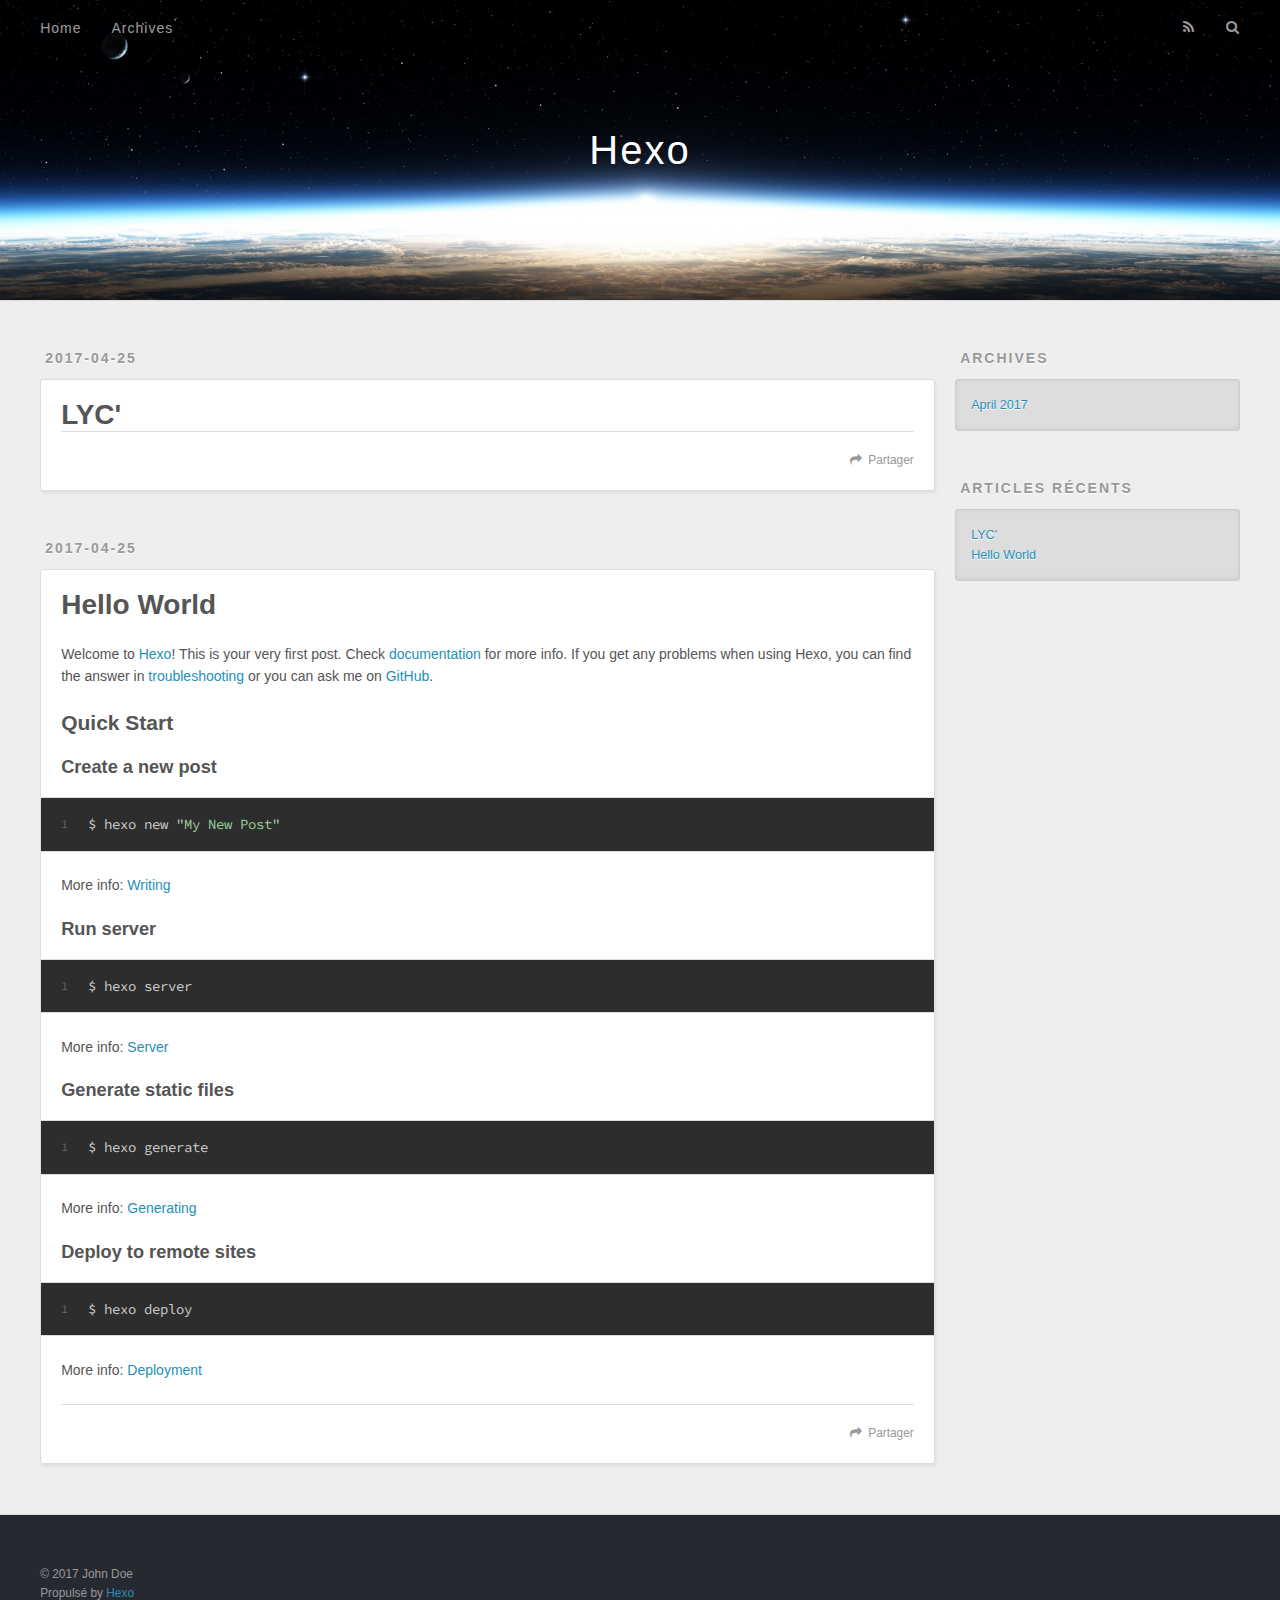
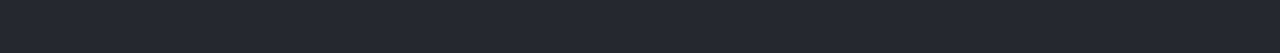
==== index.html @ 908332f8 "update" ====
<!DOCTYPE html>
<html>
<head>
  <meta charset="utf-8">
  
  <title>Hexo</title>
  <meta name="viewport" content="width=device-width, initial-scale=1, maximum-scale=1">
  <meta property="og:type" content="website">
<meta property="og:title" content="Hexo">
<meta property="og:url" content="http://yoursite.com/index.html">
<meta property="og:site_name" content="Hexo">
<meta name="twitter:card" content="summary">
<meta name="twitter:title" content="Hexo">
  
    <link rel="alternate" href="/atom.xml" title="Hexo" type="application/atom+xml">
  
  
    <link rel="icon" href="/favicon.png">
  
  
    <link href="//fonts.googleapis.com/css?family=Source+Code+Pro" rel="stylesheet" type="text/css">
  
  <link rel="stylesheet" href="/css/style.css">
  

</head>

<body>
  <div id="container">
    <div id="wrap">
      <header id="header">
  <div id="banner"></div>
  <div id="header-outer" class="outer">
    <div id="header-title" class="inner">
      <h1 id="logo-wrap">
        <a href="/" id="logo">Hexo</a>
      </h1>
      
    </div>
    <div id="header-inner" class="inner">
      <nav id="main-nav">
        <a id="main-nav-toggle" class="nav-icon"></a>
        
          <a class="main-nav-link" href="/">Home</a>
        
          <a class="main-nav-link" href="/archives">Archives</a>
        
      </nav>
      <nav id="sub-nav">
        
          <a id="nav-rss-link" class="nav-icon" href="/atom.xml" title="Flux RSS"></a>
        
        <a id="nav-search-btn" class="nav-icon" title="Rechercher"></a>
      </nav>
      <div id="search-form-wrap">
        <form action="//google.com/search" method="get" accept-charset="UTF-8" class="search-form"><input type="search" name="q" class="search-form-input" placeholder="Search"><button type="submit" class="search-form-submit">&#xF002;</button><input type="hidden" name="sitesearch" value="http://yoursite.com"></form>
      </div>
    </div>
  </div>
</header>
      <div class="outer">
        <section id="main">
  
    <article id="&#39;hello-LYC" class="article article-type-&#39;hello" itemscope itemprop="blogPost">
  <div class="article-meta">
    <a href="/2017/04/25/LYC/" class="article-date">
  <time datetime="2017-04-25T14:39:49.000Z" itemprop="datePublished">2017-04-25</time>
</a>
    
  </div>
  <div class="article-inner">
    
    
      <header class="article-header">
        
  
    <h1 itemprop="name">
      <a class="article-title" href="/2017/04/25/LYC/">LYC&#39;</a>
    </h1>
  

      </header>
    
    <div class="article-entry" itemprop="articleBody">
      
        
      
    </div>
    <footer class="article-footer">
      <a data-url="http://yoursite.com/2017/04/25/LYC/" data-id="cj1xnt51k0000849jwkwcwsz6" class="article-share-link">Partager</a>
      
      
    </footer>
  </div>
  
</article>


  
    <article id="post-hello-world" class="article article-type-post" itemscope itemprop="blogPost">
  <div class="article-meta">
    <a href="/2017/04/25/hello-world/" class="article-date">
  <time datetime="2017-04-25T14:02:46.195Z" itemprop="datePublished">2017-04-25</time>
</a>
    
  </div>
  <div class="article-inner">
    
    
      <header class="article-header">
        
  
    <h1 itemprop="name">
      <a class="article-title" href="/2017/04/25/hello-world/">Hello World</a>
    </h1>
  

      </header>
    
    <div class="article-entry" itemprop="articleBody">
      
        <p>Welcome to <a href="https://hexo.io/" target="_blank" rel="external">Hexo</a>! This is your very first post. Check <a href="https://hexo.io/docs/" target="_blank" rel="external">documentation</a> for more info. If you get any problems when using Hexo, you can find the answer in <a href="https://hexo.io/docs/troubleshooting.html" target="_blank" rel="external">troubleshooting</a> or you can ask me on <a href="https://github.com/hexojs/hexo/issues" target="_blank" rel="external">GitHub</a>.</p>
<h2 id="Quick-Start"><a href="#Quick-Start" class="headerlink" title="Quick Start"></a>Quick Start</h2><h3 id="Create-a-new-post"><a href="#Create-a-new-post" class="headerlink" title="Create a new post"></a>Create a new post</h3><figure class="highlight bash"><table><tr><td class="gutter"><pre><div class="line">1</div></pre></td><td class="code"><pre><div class="line">$ hexo new <span class="string">"My New Post"</span></div></pre></td></tr></table></figure>
<p>More info: <a href="https://hexo.io/docs/writing.html" target="_blank" rel="external">Writing</a></p>
<h3 id="Run-server"><a href="#Run-server" class="headerlink" title="Run server"></a>Run server</h3><figure class="highlight bash"><table><tr><td class="gutter"><pre><div class="line">1</div></pre></td><td class="code"><pre><div class="line">$ hexo server</div></pre></td></tr></table></figure>
<p>More info: <a href="https://hexo.io/docs/server.html" target="_blank" rel="external">Server</a></p>
<h3 id="Generate-static-files"><a href="#Generate-static-files" class="headerlink" title="Generate static files"></a>Generate static files</h3><figure class="highlight bash"><table><tr><td class="gutter"><pre><div class="line">1</div></pre></td><td class="code"><pre><div class="line">$ hexo generate</div></pre></td></tr></table></figure>
<p>More info: <a href="https://hexo.io/docs/generating.html" target="_blank" rel="external">Generating</a></p>
<h3 id="Deploy-to-remote-sites"><a href="#Deploy-to-remote-sites" class="headerlink" title="Deploy to remote sites"></a>Deploy to remote sites</h3><figure class="highlight bash"><table><tr><td class="gutter"><pre><div class="line">1</div></pre></td><td class="code"><pre><div class="line">$ hexo deploy</div></pre></td></tr></table></figure>
<p>More info: <a href="https://hexo.io/docs/deployment.html" target="_blank" rel="external">Deployment</a></p>

      
    </div>
    <footer class="article-footer">
      <a data-url="http://yoursite.com/2017/04/25/hello-world/" data-id="cj1xnt51u0001849jw4rd38yi" class="article-share-link">Partager</a>
      
      
    </footer>
  </div>
  
</article>


  

</section>
        
          <aside id="sidebar">
  
    

  
    

  
    
  
    
  <div class="widget-wrap">
    <h3 class="widget-title">Archives</h3>
    <div class="widget">
      <ul class="archive-list"><li class="archive-list-item"><a class="archive-list-link" href="/archives/2017/04/">April 2017</a></li></ul>
    </div>
  </div>


  
    
  <div class="widget-wrap">
    <h3 class="widget-title">Articles récents</h3>
    <div class="widget">
      <ul>
        
          <li>
            <a href="/2017/04/25/LYC/">LYC&#39;</a>
          </li>
        
          <li>
            <a href="/2017/04/25/hello-world/">Hello World</a>
          </li>
        
      </ul>
    </div>
  </div>

  
</aside>
        
      </div>
      <footer id="footer">
  
  <div class="outer">
    <div id="footer-info" class="inner">
      &copy; 2017 John Doe<br>
      Propulsé by <a href="http://hexo.io/" target="_blank">Hexo</a>
    </div>
  </div>
</footer>
    </div>
    <nav id="mobile-nav">
  
    <a href="/" class="mobile-nav-link">Home</a>
  
    <a href="/archives" class="mobile-nav-link">Archives</a>
  
</nav>
    

<script src="//ajax.googleapis.com/ajax/libs/jquery/2.0.3/jquery.min.js"></script>


  <link rel="stylesheet" href="/fancybox/jquery.fancybox.css">
  <script src="/fancybox/jquery.fancybox.pack.js"></script>


<script src="/js/script.js"></script>

  </div>
</body>
</html>
---- css/style.css ----
body {
  width: 100%;
}
body:before,
body:after {
  content: "";
  display: table;
}
body:after {
  clear: both;
}
html,
body,
div,
span,
applet,
object,
iframe,
h1,
h2,
h3,
h4,
h5,
h6,
p,
blockquote,
pre,
a,
abbr,
acronym,
address,
big,
cite,
code,
del,
dfn,
em,
img,
ins,
kbd,
q,
s,
samp,
small,
strike,
strong,
sub,
sup,
tt,
var,
dl,
dt,
dd,
ol,
ul,
li,
fieldset,
form,
label,
legend,
table,
caption,
tbody,
tfoot,
thead,
tr,
th,
td {
  margin: 0;
  padding: 0;
  border: 0;
  outline: 0;
  font-weight: inherit;
  font-style: inherit;
  font-family: inherit;
  font-size: 100%;
  vertical-align: baseline;
}
body {
  line-height: 1;
  color: #000;
  background: #fff;
}
ol,
ul {
  list-style: none;
}
table {
  border-collapse: separate;
  border-spacing: 0;
  vertical-align: middle;
}
caption,
th,
td {
  text-align: left;
  font-weight: normal;
  vertical-align: middle;
}
a img {
  border: none;
}
input,
button {
  margin: 0;
  padding: 0;
}
input::-moz-focus-inner,
button::-moz-focus-inner {
  border: 0;
  padding: 0;
}
@font-face {
  font-family: FontAwesome;
  font-style: normal;
  font-weight: normal;
  src: url("fonts/fontawesome-webfont.eot?v=#4.0.3");
  src: url("fonts/fontawesome-webfont.eot?#iefix&v=#4.0.3") format("embedded-opentype"), url("fonts/fontawesome-webfont.woff?v=#4.0.3") format("woff"), url("fonts/fontawesome-webfont.ttf?v=#4.0.3") format("truetype"), url("fonts/fontawesome-webfont.svg#fontawesomeregular?v=#4.0.3") format("svg");
}
html,
body,
#container {
  height: 100%;
}
body {
  background: #eee;
  font: 14px "Helvetica Neue", Helvetica, Arial, sans-serif;
  -webkit-text-size-adjust: 100%;
}
.outer {
  max-width: 1220px;
  margin: 0 auto;
  padding: 0 20px;
}
.outer:before,
.outer:after {
  content: "";
  display: table;
}
.outer:after {
  clear: both;
}
.inner {
  display: inline;
  float: left;
  width: 98.33333333333333%;
  margin: 0 0.833333333333333%;
}
.left,
.alignleft {
  float: left;
}
.right,
.alignright {
  float: right;
}
.clear {
  clear: both;
}
#container {
  position: relative;
}
.mobile-nav-on {
  overflow: hidden;
}
#wrap {
  height: 100%;
  width: 100%;
  position: absolute;
  top: 0;
  left: 0;
  -webkit-transition: 0.2s ease-out;
  -moz-transition: 0.2s ease-out;
  -ms-transition: 0.2s ease-out;
  transition: 0.2s ease-out;
  z-index: 1;
  background: #eee;
}
.mobile-nav-on #wrap {
  left: 280px;
}
@media screen and (min-width: 768px) {
  #main {
    display: inline;
    float: left;
    width: 73.33333333333333%;
    margin: 0 0.833333333333333%;
  }
}
.article-date,
.article-category-link,
.archive-year,
.widget-title {
  text-decoration: none;
  text-transform: uppercase;
  letter-spacing: 2px;
  color: #999;
  margin-bottom: 1em;
  margin-left: 5px;
  line-height: 1em;
  text-shadow: 0 1px #fff;
  font-weight: bold;
}
.article-inner,
.archive-article-inner {
  background: #fff;
  -webkit-box-shadow: 1px 2px 3px #ddd;
  box-shadow: 1px 2px 3px #ddd;
  border: 1px solid #ddd;
  border-radius: 3px;
}
.article-entry h1,
.widget h1 {
  font-size: 2em;
}
.article-entry h2,
.widget h2 {
  font-size: 1.5em;
}
.article-entry h3,
.widget h3 {
  font-size: 1.3em;
}
.article-entry h4,
.widget h4 {
  font-size: 1.2em;
}
.article-entry h5,
.widget h5 {
  font-size: 1em;
}
.article-entry h6,
.widget h6 {
  font-size: 1em;
  color: #999;
}
.article-entry hr,
.widget hr {
  border: 1px dashed #ddd;
}
.article-entry strong,
.widget strong {
  font-weight: bold;
}
.article-entry em,
.widget em,
.article-entry cite,
.widget cite {
  font-style: italic;
}
.article-entry sup,
.widget sup,
.article-entry sub,
.widget sub {
  font-size: 0.75em;
  line-height: 0;
  position: relative;
  vertical-align: baseline;
}
.article-entry sup,
.widget sup {
  top: -0.5em;
}
.article-entry sub,
.widget sub {
  bottom: -0.2em;
}
.article-entry small,
.widget small {
  font-size: 0.85em;
}
.article-entry acronym,
.widget acronym,
.article-entry abbr,
.widget abbr {
  border-bottom: 1px dotted;
}
.article-entry ul,
.widget ul,
.article-entry ol,
.widget ol,
.article-entry dl,
.widget dl {
  margin: 0 20px;
  line-height: 1.6em;
}
.article-entry ul ul,
.widget ul ul,
.article-entry ol ul,
.widget ol ul,
.article-entry ul ol,
.widget ul ol,
.article-entry ol ol,
.widget ol ol {
  margin-top: 0;
  margin-bottom: 0;
}
.article-entry ul,
.widget ul {
  list-style: disc;
}
.article-entry ol,
.widget ol {
  list-style: decimal;
}
.article-entry dt,
.widget dt {
  font-weight: bold;
}
#header {
  height: 300px;
  position: relative;
  border-bottom: 1px solid #ddd;
}
#header:before,
#header:after {
  content: "";
  position: absolute;
  left: 0;
  right: 0;
  height: 40px;
}
#header:before {
  top: 0;
  background: -webkit-linear-gradient(rgba(0,0,0,0.2), transparent);
  background: -moz-linear-gradient(rgba(0,0,0,0.2), transparent);
  background: -ms-linear-gradient(rgba(0,0,0,0.2), transparent);
  background: linear-gradient(rgba(0,0,0,0.2), transparent);
}
#header:after {
  bottom: 0;
  background: -webkit-linear-gradient(transparent, rgba(0,0,0,0.2));
  background: -moz-linear-gradient(transparent, rgba(0,0,0,0.2));
  background: -ms-linear-gradient(transparent, rgba(0,0,0,0.2));
  background: linear-gradient(transparent, rgba(0,0,0,0.2));
}
#header-outer {
  height: 100%;
  position: relative;
}
#header-inner {
  position: relative;
  overflow: hidden;
}
#banner {
  position: absolute;
  top: 0;
  left: 0;
  width: 100%;
  height: 100%;
  background: url("images/banner.jpg") center #000;
  -webkit-background-size: cover;
  -moz-background-size: cover;
  background-size: cover;
  z-index: -1;
}
#header-title {
  text-align: center;
  height: 40px;
  position: absolute;
  top: 50%;
  left: 0;
  margin-top: -20px;
}
#logo,
#subtitle {
  text-decoration: none;
  color: #fff;
  font-weight: 300;
  text-shadow: 0 1px 4px rgba(0,0,0,0.3);
}
#logo {
  font-size: 40px;
  line-height: 40px;
  letter-spacing: 2px;
}
#subtitle {
  font-size: 16px;
  line-height: 16px;
  letter-spacing: 1px;
}
#subtitle-wrap {
  margin-top: 16px;
}
#main-nav {
  float: left;
  margin-left: -15px;
}
.nav-icon,
.main-nav-link {
  float: left;
  color: #fff;
  opacity: 0.6;
  text-decoration: none;
  text-shadow: 0 1px rgba(0,0,0,0.2);
  -webkit-transition: opacity 0.2s;
  -moz-transition: opacity 0.2s;
  -ms-transition: opacity 0.2s;
  transition: opacity 0.2s;
  display: block;
  padding: 20px 15px;
}
.nav-icon:hover,
.main-nav-link:hover {
  opacity: 1;
}
.nav-icon {
  font-family: FontAwesome;
  text-align: center;
  font-size: 14px;
  width: 14px;
  height: 14px;
  padding: 20px 15px;
  position: relative;
  cursor: pointer;
}
.main-nav-link {
  font-weight: 300;
  letter-spacing: 1px;
}
@media screen and (max-width: 479px) {
  .main-nav-link {
    display: none;
  }
}
#main-nav-toggle {
  display: none;
}
#main-nav-toggle:before {
  content: "\f0c9";
}
@media screen and (max-width: 479px) {
  #main-nav-toggle {
    display: block;
  }
}
#sub-nav {
  float: right;
  margin-right: -15px;
}
#nav-rss-link:before {
  content: "\f09e";
}
#nav-search-btn:before {
  content: "\f002";
}
#search-form-wrap {
  position: absolute;
  top: 15px;
  width: 150px;
  height: 30px;
  right: -150px;
  opacity: 0;
  -webkit-transition: 0.2s ease-out;
  -moz-transition: 0.2s ease-out;
  -ms-transition: 0.2s ease-out;
  transition: 0.2s ease-out;
}
#search-form-wrap.on {
  opacity: 1;
  right: 0;
}
@media screen and (max-width: 479px) {
  #search-form-wrap {
    width: 100%;
    right: -100%;
  }
}
.search-form {
  position: absolute;
  top: 0;
  left: 0;
  right: 0;
  background: #fff;
  padding: 5px 15px;
  border-radius: 15px;
  -webkit-box-shadow: 0 0 10px rgba(0,0,0,0.3);
  box-shadow: 0 0 10px rgba(0,0,0,0.3);
}
.search-form-input {
  border: none;
  background: none;
  color: #555;
  width: 100%;
  font: 13px "Helvetica Neue", Helvetica, Arial, sans-serif;
  outline: none;
}
.search-form-input::-webkit-search-results-decoration,
.search-form-input::-webkit-search-cancel-button {
  -webkit-appearance: none;
}
.search-form-submit {
  position: absolute;
  top: 50%;
  right: 10px;
  margin-top: -7px;
  font: 13px FontAwesome;
  border: none;
  background: none;
  color: #bbb;
  cursor: pointer;
}
.search-form-submit:hover,
.search-form-submit:focus {
  color: #777;
}
.article {
  margin: 50px 0;
}
.article-inner {
  overflow: hidden;
}
.article-meta:before,
.article-meta:after {
  content: "";
  display: table;
}
.article-meta:after {
  clear: both;
}
.article-date {
  float: left;
}
.article-category {
  float: left;
  line-height: 1em;
  color: #ccc;
  text-shadow: 0 1px #fff;
  margin-left: 8px;
}
.article-category:before {
  content: "\2022";
}
.article-category-link {
  margin: 0 12px 1em;
}
.article-header {
  padding: 20px 20px 0;
}
.article-title {
  text-decoration: none;
  font-size: 2em;
  font-weight: bold;
  color: #555;
  line-height: 1.1em;
  -webkit-transition: color 0.2s;
  -moz-transition: color 0.2s;
  -ms-transition: color 0.2s;
  transition: color 0.2s;
}
a.article-title:hover {
  color: #258fb8;
}
.article-entry {
  color: #555;
  padding: 0 20px;
}
.article-entry:before,
.article-entry:after {
  content: "";
  display: table;
}
.article-entry:after {
  clear: both;
}
.article-entry p,
.article-entry table {
  line-height: 1.6em;
  margin: 1.6em 0;
}
.article-entry h1,
.article-entry h2,
.article-entry h3,
.article-entry h4,
.article-entry h5,
.article-entry h6 {
  font-weight: bold;
}
.article-entry h1,
.article-entry h2,
.article-entry h3,
.article-entry h4,
.article-entry h5,
.article-entry h6 {
  line-height: 1.1em;
  margin: 1.1em 0;
}
.article-entry a {
  color: #258fb8;
  text-decoration: none;
}
.article-entry a:hover {
  text-decoration: underline;
}
.article-entry ul,
.article-entry ol,
.article-entry dl {
  margin-top: 1.6em;
  margin-bottom: 1.6em;
}
.article-entry img,
.article-entry video {
  max-width: 100%;
  height: auto;
  display: block;
  margin: auto;
}
.article-entry iframe {
  border: none;
}
.article-entry table {
  width: 100%;
  border-collapse: collapse;
  border-spacing: 0;
}
.article-entry th {
  font-weight: bold;
  border-bottom: 3px solid #ddd;
  padding-bottom: 0.5em;
}
.article-entry td {
  border-bottom: 1px solid #ddd;
  padding: 10px 0;
}
.article-entry blockquote {
  font-family: Georgia, "Times New Roman", serif;
  font-size: 1.4em;
  margin: 1.6em 20px;
  text-align: center;
}
.article-entry blockquote footer {
  font-size: 14px;
  margin: 1.6em 0;
  font-family: "Helvetica Neue", Helvetica, Arial, sans-serif;
}
.article-entry blockquote footer cite:before {
  content: "—";
  padding: 0 0.5em;
}
.article-entry .pullquote {
  text-align: left;
  width: 45%;
  margin: 0;
}
.article-entry .pullquote.left {
  margin-left: 0.5em;
  margin-right: 1em;
}
.article-entry .pullquote.right {
  margin-right: 0.5em;
  margin-left: 1em;
}
.article-entry .caption {
  color: #999;
  display: block;
  font-size: 0.9em;
  margin-top: 0.5em;
  position: relative;
  text-align: center;
}
.article-entry .video-container {
  position: relative;
  padding-top: 56.25%;
  height: 0;
  overflow: hidden;
}
.article-entry .video-container iframe,
.article-entry .video-container object,
.article-entry .video-container embed {
  position: absolute;
  top: 0;
  left: 0;
  width: 100%;
  height: 100%;
  margin-top: 0;
}
.article-more-link a {
  display: inline-block;
  line-height: 1em;
  padding: 6px 15px;
  border-radius: 15px;
  background: #eee;
  color: #999;
  text-shadow: 0 1px #fff;
  text-decoration: none;
}
.article-more-link a:hover {
  background: #258fb8;
  color: #fff;
  text-decoration: none;
  text-shadow: 0 1px #1e7293;
}
.article-footer {
  font-size: 0.85em;
  line-height: 1.6em;
  border-top: 1px solid #ddd;
  padding-top: 1.6em;
  margin: 0 20px 20px;
}
.article-footer:before,
.article-footer:after {
  content: "";
  display: table;
}
.article-footer:after {
  clear: both;
}
.article-footer a {
  color: #999;
  text-decoration: none;
}
.article-footer a:hover {
  color: #555;
}
.article-tag-list-item {
  float: left;
  margin-right: 10px;
}
.article-tag-list-link:before {
  content: "#";
}
.article-comment-link {
  float: right;
}
.article-comment-link:before {
  content: "\f075";
  font-family: FontAwesome;
  padding-right: 8px;
}
.article-share-link {
  cursor: pointer;
  float: right;
  margin-left: 20px;
}
.article-share-link:before {
  content: "\f064";
  font-family: FontAwesome;
  padding-right: 6px;
}
#article-nav {
  position: relative;
}
#article-nav:before,
#article-nav:after {
  content: "";
  display: table;
}
#article-nav:after {
  clear: both;
}
@media screen and (min-width: 768px) {
  #article-nav {
    margin: 50px 0;
  }
  #article-nav:before {
    width: 8px;
    height: 8px;
    position: absolute;
    top: 50%;
    left: 50%;
    margin-top: -4px;
    margin-left: -4px;
    content: "";
    border-radius: 50%;
    background: #ddd;
    -webkit-box-shadow: 0 1px 2px #fff;
    box-shadow: 0 1px 2px #fff;
  }
}
.article-nav-link-wrap {
  text-decoration: none;
  text-shadow: 0 1px #fff;
  color: #999;
  -webkit-box-sizing: border-box;
  -moz-box-sizing: border-box;
  box-sizing: border-box;
  margin-top: 50px;
  text-align: center;
  display: block;
}
.article-nav-link-wrap:hover {
  color: #555;
}
@media screen and (min-width: 768px) {
  .article-nav-link-wrap {
    width: 50%;
    margin-top: 0;
  }
}
@media screen and (min-width: 768px) {
  #article-nav-newer {
    float: left;
    text-align: right;
    padding-right: 20px;
  }
}
@media screen and (min-width: 768px) {
  #article-nav-older {
    float: right;
    text-align: left;
    padding-left: 20px;
  }
}
.article-nav-caption {
  text-transform: uppercase;
  letter-spacing: 2px;
  color: #ddd;
  line-height: 1em;
  font-weight: bold;
}
#article-nav-newer .article-nav-caption {
  margin-right: -2px;
}
.article-nav-title {
  font-size: 0.85em;
  line-height: 1.6em;
  margin-top: 0.5em;
}
.article-share-box {
  position: absolute;
  display: none;
  background: #fff;
  -webkit-box-shadow: 1px 2px 10px rgba(0,0,0,0.2);
  box-shadow: 1px 2px 10px rgba(0,0,0,0.2);
  border-radius: 3px;
  margin-left: -145px;
  overflow: hidden;
  z-index: 1;
}
.article-share-box.on {
  display: block;
}
.article-share-input {
  width: 100%;
  background: none;
  -webkit-box-sizing: border-box;
  -moz-box-sizing: border-box;
  box-sizing: border-box;
  font: 14px "Helvetica Neue", Helvetica, Arial, sans-serif;
  padding: 0 15px;
  color: #555;
  outline: none;
  border: 1px solid #ddd;
  border-radius: 3px 3px 0 0;
  height: 36px;
  line-height: 36px;
}
.article-share-links {
  background: #eee;
}
.article-share-links:before,
.article-share-links:after {
  content: "";
  display: table;
}
.article-share-links:after {
  clear: both;
}
.article-share-twitter,
.article-share-facebook,
.article-share-pinterest,
.article-share-google {
  width: 50px;
  height: 36px;
  display: block;
  float: left;
  position: relative;
  color: #999;
  text-shadow: 0 1px #fff;
}
.article-share-twitter:before,
.article-share-facebook:before,
.article-share-pinterest:before,
.article-share-google:before {
  font-size: 20px;
  font-family: FontAwesome;
  width: 20px;
  height: 20px;
  position: absolute;
  top: 50%;
  left: 50%;
  margin-top: -10px;
  margin-left: -10px;
  text-align: center;
}
.article-share-twitter:hover,
.article-share-facebook:hover,
.article-share-pinterest:hover,
.article-share-google:hover {
  color: #fff;
}
.article-share-twitter:before {
  content: "\f099";
}
.article-share-twitter:hover {
  background: #00aced;
  text-shadow: 0 1px #008abe;
}
.article-share-facebook:before {
  content: "\f09a";
}
.article-share-facebook:hover {
  background: #3b5998;
  text-shadow: 0 1px #2f477a;
}
.article-share-pinterest:before {
  content: "\f0d2";
}
.article-share-pinterest:hover {
  background: #cb2027;
  text-shadow: 0 1px #a21a1f;
}
.article-share-google:before {
  content: "\f0d5";
}
.article-share-google:hover {
  background: #dd4b39;
  text-shadow: 0 1px #be3221;
}
.article-gallery {
  background: #000;
  position: relative;
}
.article-gallery-photos {
  position: relative;
  overflow: hidden;
}
.article-gallery-img {
  display: none;
  max-width: 100%;
}
.article-gallery-img:first-child {
  display: block;
}
.article-gallery-img.loaded {
  position: absolute;
  display: block;
}
.article-gallery-img img {
  display: block;
  max-width: 100%;
  margin: 0 auto;
}
#comments {
  background: #fff;
  -webkit-box-shadow: 1px 2px 3px #ddd;
  box-shadow: 1px 2px 3px #ddd;
  padding: 20px;
  border: 1px solid #ddd;
  border-radius: 3px;
  margin: 50px 0;
}
#comments a {
  color: #258fb8;
}
.archives-wrap {
  margin: 50px 0;
}
.archives:before,
.archives:after {
  content: "";
  display: table;
}
.archives:after {
  clear: both;
}
.archive-year-wrap {
  margin-bottom: 1em;
}
.archives {
  -webkit-column-gap: 10px;
  -moz-column-gap: 10px;
  column-gap: 10px;
}
@media screen and (min-width: 480px) and (max-width: 767px) {
  .archives {
    -webkit-column-count: 2;
    -moz-column-count: 2;
    column-count: 2;
  }
}
@media screen and (min-width: 768px) {
  .archives {
    -webkit-column-count: 3;
    -moz-column-count: 3;
    column-count: 3;
  }
}
.archive-article {
  -webkit-column-break-inside: avoid;
  page-break-inside: avoid;
  overflow: hidden;
  break-inside: avoid-column;
}
.archive-article-inner {
  padding: 10px;
  margin-bottom: 15px;
}
.archive-article-title {
  text-decoration: none;
  font-weight: bold;
  color: #555;
  -webkit-transition: color 0.2s;
  -moz-transition: color 0.2s;
  -ms-transition: color 0.2s;
  transition: color 0.2s;
  line-height: 1.6em;
}
.archive-article-title:hover {
  color: #258fb8;
}
.archive-article-footer {
  margin-top: 1em;
}
.archive-article-date {
  color: #999;
  text-decoration: none;
  font-size: 0.85em;
  line-height: 1em;
  margin-bottom: 0.5em;
  display: block;
}
#page-nav {
  margin: 50px auto;
  background: #fff;
  -webkit-box-shadow: 1px 2px 3px #ddd;
  box-shadow: 1px 2px 3px #ddd;
  border: 1px solid #ddd;
  border-radius: 3px;
  text-align: center;
  color: #999;
  overflow: hidden;
}
#page-nav:before,
#page-nav:after {
  content: "";
  display: table;
}
#page-nav:after {
  clear: both;
}
#page-nav a,
#page-nav span {
  padding: 10px 20px;
  line-height: 1;
  height: 2ex;
}
#page-nav a {
  color: #999;
  text-decoration: none;
}
#page-nav a:hover {
  background: #999;
  color: #fff;
}
#page-nav .prev {
  float: left;
}
#page-nav .next {
  float: right;
}
#page-nav .page-number {
  display: inline-block;
}
@media screen and (max-width: 479px) {
  #page-nav .page-number {
    display: none;
  }
}
#page-nav .current {
  color: #555;
  font-weight: bold;
}
#page-nav .space {
  color: #ddd;
}
#footer {
  background: #262a30;
  padding: 50px 0;
  border-top: 1px solid #ddd;
  color: #999;
}
#footer a {
  color: #258fb8;
  text-decoration: none;
}
#footer a:hover {
  text-decoration: underline;
}
#footer-info {
  line-height: 1.6em;
  font-size: 0.85em;
}
.article-entry pre,
.article-entry .highlight {
  background: #2d2d2d;
  margin: 0 -20px;
  padding: 15px 20px;
  border-style: solid;
  border-color: #ddd;
  border-width: 1px 0;
  overflow: auto;
  color: #ccc;
  line-height: 22.400000000000002px;
}
.article-entry .highlight .gutter pre,
.article-entry .gist .gist-file .gist-data .line-numbers {
  color: #666;
  font-size: 0.85em;
}
.article-entry pre,
.article-entry code {
  font-family: "Source Code Pro", Consolas, Monaco, Menlo, Consolas, monospace;
}
.article-entry code {
  background: #eee;
  text-shadow: 0 1px #fff;
  padding: 0 0.3em;
}
.article-entry pre code {
  background: none;
  text-shadow: none;
  padding: 0;
}
.article-entry .highlight pre {
  border: none;
  margin: 0;
  padding: 0;
}
.article-entry .highlight table {
  margin: 0;
  width: auto;
}
.article-entry .highlight td {
  border: none;
  padding: 0;
}
.article-entry .highlight figcaption {
  font-size: 0.85em;
  color: #999;
  line-height: 1em;
  margin-bottom: 1em;
}
.article-entry .highlight figcaption:before,
.article-entry .highlight figcaption:after {
  content: "";
  display: table;
}
.article-entry .highlight figcaption:after {
  clear: both;
}
.article-entry .highlight figcaption a {
  float: right;
}
.article-entry .highlight .gutter pre {
  text-align: right;
  padding-right: 20px;
}
.article-entry .highlight .line {
  height: 22.400000000000002px;
}
.article-entry .highlight .line.marked {
  background: #515151;
}
.article-entry .gist {
  margin: 0 -20px;
  border-style: solid;
  border-color: #ddd;
  border-width: 1px 0;
  background: #2d2d2d;
  padding: 15px 20px 15px 0;
}
.article-entry .gist .gist-file {
  border: none;
  font-family: "Source Code Pro", Consolas, Monaco, Menlo, Consolas, monospace;
  margin: 0;
}
.article-entry .gist .gist-file .gist-data {
  background: none;
  border: none;
}
.article-entry .gist .gist-file .gist-data .line-numbers {
  background: none;
  border: none;
  padding: 0 20px 0 0;
}
.article-entry .gist .gist-file .gist-data .line-data {
  padding: 0 !important;
}
.article-entry .gist .gist-file .highlight {
  margin: 0;
  padding: 0;
  border: none;
}
.article-entry .gist .gist-file .gist-meta {
  background: #2d2d2d;
  color: #999;
  font: 0.85em "Helvetica Neue", Helvetica, Arial, sans-serif;
  text-shadow: 0 0;
  padding: 0;
  margin-top: 1em;
  margin-left: 20px;
}
.article-entry .gist .gist-file .gist-meta a {
  color: #258fb8;
  font-weight: normal;
}
.article-entry .gist .gist-file .gist-meta a:hover {
  text-decoration: underline;
}
pre .comment,
pre .title {
  color: #999;
}
pre .variable,
pre .attribute,
pre .tag,
pre .regexp,
pre .ruby .constant,
pre .xml .tag .title,
pre .xml .pi,
pre .xml .doctype,
pre .html .doctype,
pre .css .id,
pre .css .class,
pre .css .pseudo {
  color: #f2777a;
}
pre .number,
pre .preprocessor,
pre .built_in,
pre .literal,
pre .params,
pre .constant {
  color: #f99157;
}
pre .class,
pre .ruby .class .title,
pre .css .rules .attribute {
  color: #9c9;
}
pre .string,
pre .value,
pre .inheritance,
pre .header,
pre .ruby .symbol,
pre .xml .cdata {
  color: #9c9;
}
pre .css .hexcolor {
  color: #6cc;
}
pre .function,
pre .python .decorator,
pre .python .title,
pre .ruby .function .title,
pre .ruby .title .keyword,
pre .perl .sub,
pre .javascript .title,
pre .coffeescript .title {
  color: #69c;
}
pre .keyword,
pre .javascript .function {
  color: #c9c;
}
@media screen and (max-width: 479px) {
  #mobile-nav {
    position: absolute;
    top: 0;
    left: 0;
    width: 280px;
    height: 100%;
    background: #191919;
    border-right: 1px solid #fff;
  }
}
@media screen and (max-width: 479px) {
  .mobile-nav-link {
    display: block;
    color: #999;
    text-decoration: none;
    padding: 15px 20px;
    font-weight: bold;
  }
  .mobile-nav-link:hover {
    color: #fff;
  }
}
@media screen and (min-width: 768px) {
  #sidebar {
    display: inline;
    float: left;
    width: 23.333333333333332%;
    margin: 0 0.833333333333333%;
  }
}
.widget-wrap {
  margin: 50px 0;
}
.widget {
  color: #777;
  text-shadow: 0 1px #fff;
  background: #ddd;
  -webkit-box-shadow: 0 -1px 4px #ccc inset;
  box-shadow: 0 -1px 4px #ccc inset;
  border: 1px solid #ccc;
  padding: 15px;
  border-radius: 3px;
}
.widget a {
  color: #258fb8;
  text-decoration: none;
}
.widget a:hover {
  text-decoration: underline;
}
.widget ul ul,
.widget ol ul,
.widget dl ul,
.widget ul ol,
.widget ol ol,
.widget dl ol,
.widget ul dl,
.widget ol dl,
.widget dl dl {
  margin-left: 15px;
  list-style: disc;
}
.widget {
  line-height: 1.6em;
  word-wrap: break-word;
  font-size: 0.9em;
}
.widget ul,
.widget ol {
  list-style: none;
  margin: 0;
}
.widget ul ul,
.widget ol ul,
.widget ul ol,
.widget ol ol {
  margin: 0 20px;
}
.widget ul ul,
.widget ol ul {
  list-style: disc;
}
.widget ul ol,
.widget ol ol {
  list-style: decimal;
}
.category-list-count,
.tag-list-count,
.archive-list-count {
  padding-left: 5px;
  color: #999;
  font-size: 0.85em;
}
.category-list-count:before,
.tag-list-count:before,
.archive-list-count:before {
  content: "(";
}
.category-list-count:after,
.tag-list-count:after,
.archive-list-count:after {
  content: ")";
}
.tagcloud a {
  margin-right: 5px;
  display: inline-block;
}
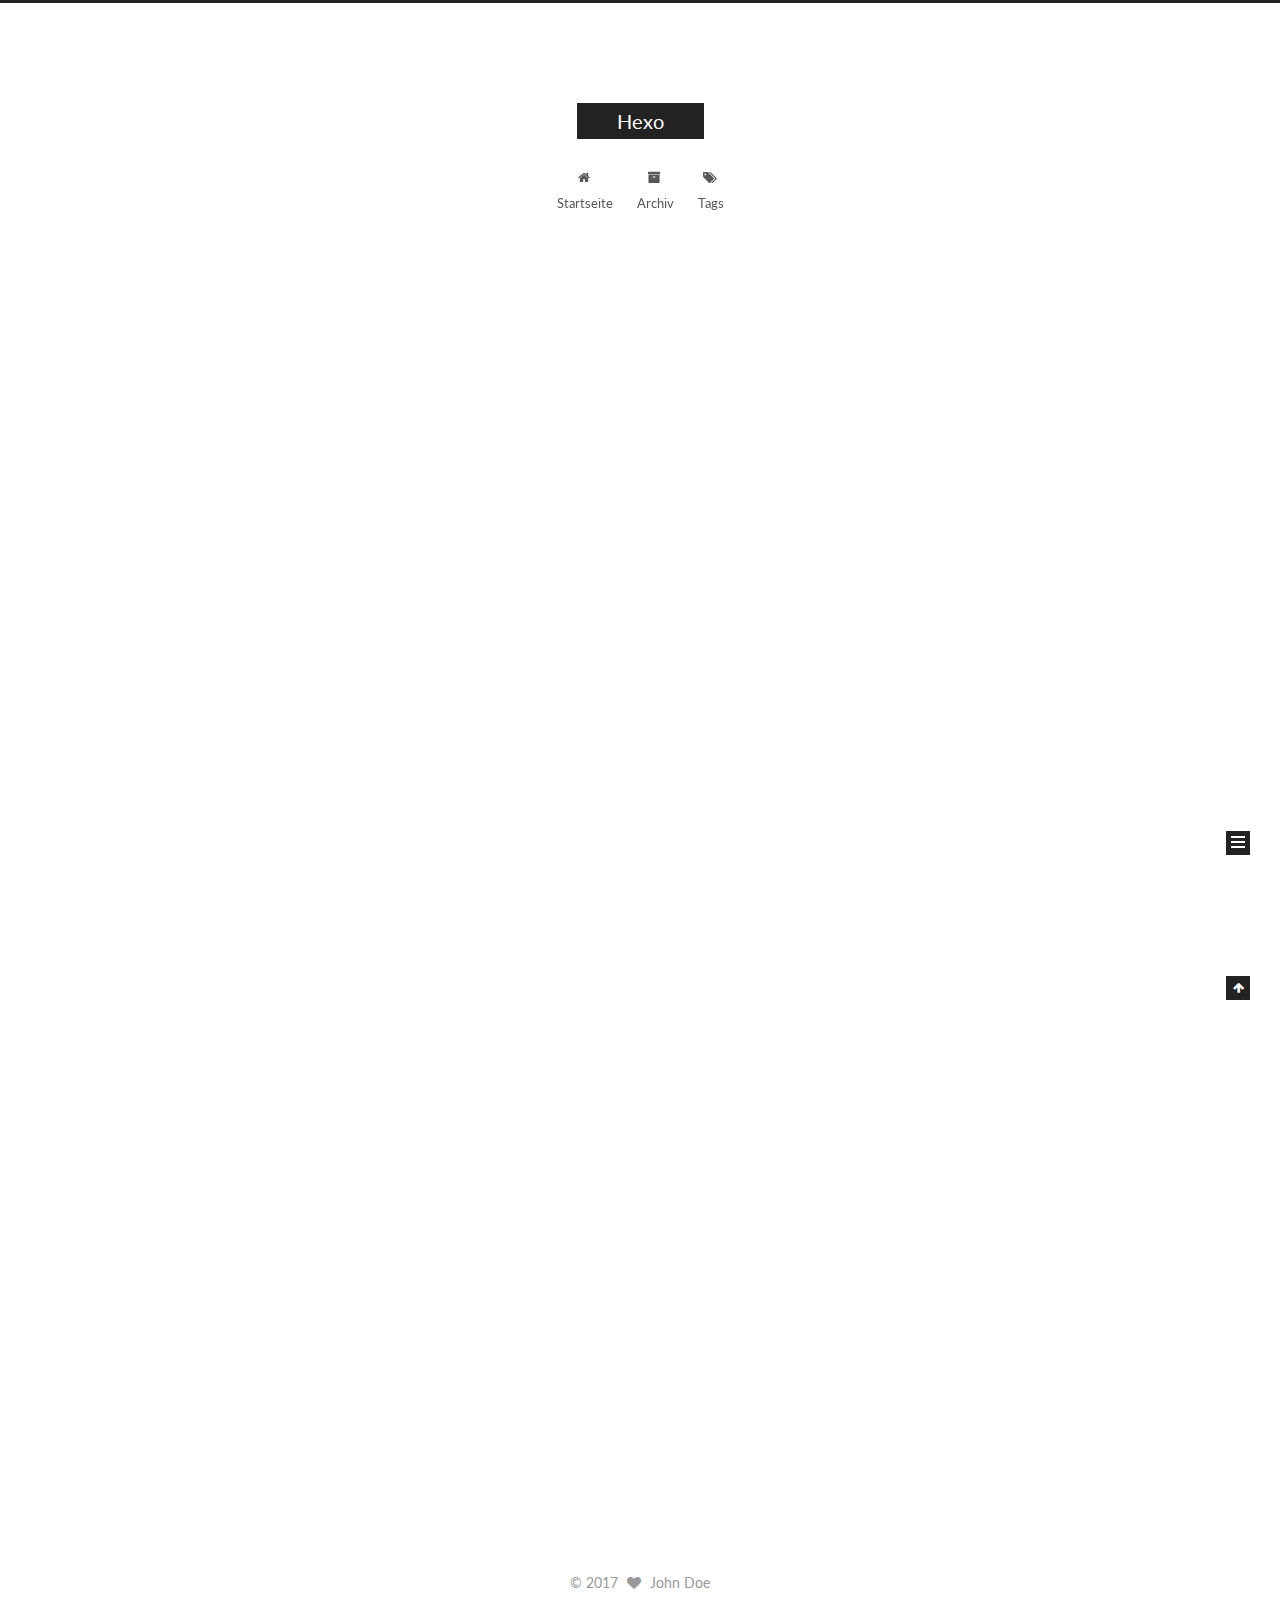
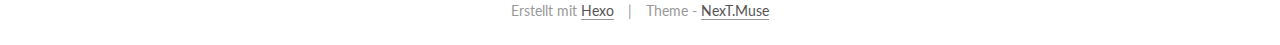
==== commit 3168f019: "update" ====
--- a/index.html
+++ b/index.html
@@ -1,125 +1,451 @@
-<!DOCTYPE html>
-<html>
+<!doctype html>
+
+
+
+  
+
+
+<html class="theme-next muse use-motion" lang="">
 <head>
-  <meta charset="utf-8">
-  
-  <title>Hexo</title>
-  <meta name="viewport" content="width=device-width, initial-scale=1, maximum-scale=1">
-  <meta property="og:type" content="website">
+  <meta charset="UTF-8"/>
+<meta http-equiv="X-UA-Compatible" content="IE=edge" />
+<meta name="viewport" content="width=device-width, initial-scale=1, maximum-scale=1"/>
+
+
+
+
+
+
+<meta http-equiv="Cache-Control" content="no-transform" />
+<meta http-equiv="Cache-Control" content="no-siteapp" />
+
+
+
+
+
+
+
+
+
+
+
+
+
+
+
+  
+  
+  <link href="/lib/fancybox/source/jquery.fancybox.css?v=2.1.5" rel="stylesheet" type="text/css" />
+
+
+
+
+  
+  
+  
+  
+
+  
+    
+    
+  
+
+  
+
+  
+
+  
+
+  
+
+  
+    
+    
+    <link href="//fonts.googleapis.com/css?family=Lato:300,300italic,400,400italic,700,700italic&subset=latin,latin-ext" rel="stylesheet" type="text/css">
+  
+
+
+
+
+
+
+<link href="/lib/font-awesome/css/font-awesome.min.css?v=4.6.2" rel="stylesheet" type="text/css" />
+
+<link href="/css/main.css?v=5.1.1" rel="stylesheet" type="text/css" />
+
+
+  <meta name="keywords" content="Hexo, NexT" />
+
+
+
+
+
+
+
+
+  <link rel="shortcut icon" type="image/x-icon" href="/favicon.ico?v=5.1.1" />
+
+
+
+
+
+
+<meta property="og:type" content="website">
 <meta property="og:title" content="Hexo">
 <meta property="og:url" content="http://yoursite.com/index.html">
 <meta property="og:site_name" content="Hexo">
 <meta name="twitter:card" content="summary">
 <meta name="twitter:title" content="Hexo">
-  
-    <link rel="alternate" href="/atom.xml" title="Hexo" type="application/atom+xml">
-  
-  
-    <link rel="icon" href="/favicon.png">
-  
-  
-    <link href="//fonts.googleapis.com/css?family=Source+Code+Pro" rel="stylesheet" type="text/css">
-  
-  <link rel="stylesheet" href="/css/style.css">
-  
-
+
+
+
+<script type="text/javascript" id="hexo.configurations">
+  var NexT = window.NexT || {};
+  var CONFIG = {
+    root: '/',
+    scheme: 'Muse',
+    sidebar: {"position":"left","display":"post","offset":12,"offset_float":0,"b2t":false,"scrollpercent":false},
+    fancybox: true,
+    motion: true,
+    duoshuo: {
+      userId: '0',
+      author: 'Author'
+    },
+    algolia: {
+      applicationID: '',
+      apiKey: '',
+      indexName: '',
+      hits: {"per_page":10},
+      labels: {"input_placeholder":"Search for Posts","hits_empty":"We didn't find any results for the search: ${query}","hits_stats":"${hits} results found in ${time} ms"}
+    }
+  };
+</script>
+
+
+
+  <link rel="canonical" href="http://yoursite.com/"/>
+
+
+
+
+
+  <title>Hexo</title>
 </head>
 
-<body>
-  <div id="container">
-    <div id="wrap">
-      <header id="header">
-  <div id="banner"></div>
-  <div id="header-outer" class="outer">
-    <div id="header-title" class="inner">
-      <h1 id="logo-wrap">
-        <a href="/" id="logo">Hexo</a>
-      </h1>
-      
-    </div>
-    <div id="header-inner" class="inner">
-      <nav id="main-nav">
-        <a id="main-nav-toggle" class="nav-icon"></a>
-        
-          <a class="main-nav-link" href="/">Home</a>
-        
-          <a class="main-nav-link" href="/archives">Archives</a>
-        
-      </nav>
-      <nav id="sub-nav">
-        
-          <a id="nav-rss-link" class="nav-icon" href="/atom.xml" title="Flux RSS"></a>
-        
-        <a id="nav-search-btn" class="nav-icon" title="Rechercher"></a>
-      </nav>
-      <div id="search-form-wrap">
-        <form action="//google.com/search" method="get" accept-charset="UTF-8" class="search-form"><input type="search" name="q" class="search-form-input" placeholder="Search"><button type="submit" class="search-form-submit">&#xF002;</button><input type="hidden" name="sitesearch" value="http://yoursite.com"></form>
-      </div>
-    </div>
+<body itemscope itemtype="http://schema.org/WebPage" lang="">
+
+  
+
+
+
+
+
+
+
+
+
+
+
+
+
+
+  
+  
+    
+  
+
+  <div class="container sidebar-position-left 
+   page-home 
+ ">
+    <div class="headband"></div>
+
+    <header id="header" class="header" itemscope itemtype="http://schema.org/WPHeader">
+      <div class="header-inner"><div class="site-brand-wrapper">
+  <div class="site-meta ">
+    
+
+    <div class="custom-logo-site-title">
+      <a href="/"  class="brand" rel="start">
+        <span class="logo-line-before"><i></i></span>
+        <span class="site-title">Hexo</span>
+        <span class="logo-line-after"><i></i></span>
+      </a>
+    </div>
+      
+        <p class="site-subtitle"></p>
+      
   </div>
-</header>
-      <div class="outer">
-        <section id="main">
-  
-    <article id="&#39;hello-LYC" class="article article-type-&#39;hello" itemscope itemprop="blogPost">
-  <div class="article-meta">
-    <a href="/2017/04/25/LYC/" class="article-date">
-  <time datetime="2017-04-25T14:39:49.000Z" itemprop="datePublished">2017-04-25</time>
-</a>
-    
+
+  <div class="site-nav-toggle">
+    <button>
+      <span class="btn-bar"></span>
+      <span class="btn-bar"></span>
+      <span class="btn-bar"></span>
+    </button>
   </div>
-  <div class="article-inner">
-    
-    
-      <header class="article-header">
-        
-  
-    <h1 itemprop="name">
-      <a class="article-title" href="/2017/04/25/LYC/">LYC&#39;</a>
-    </h1>
-  
-
+</div>
+
+<nav class="site-nav">
+  
+
+  
+    <ul id="menu" class="menu">
+      
+        
+        <li class="menu-item menu-item-home">
+          <a href="/" rel="section">
+            
+              <i class="menu-item-icon fa fa-fw fa-home"></i> <br />
+            
+            Startseite
+          </a>
+        </li>
+      
+        
+        <li class="menu-item menu-item-archives">
+          <a href="/archives" rel="section">
+            
+              <i class="menu-item-icon fa fa-fw fa-archive"></i> <br />
+            
+            Archiv
+          </a>
+        </li>
+      
+        
+        <li class="menu-item menu-item-tags">
+          <a href="/tags" rel="section">
+            
+              <i class="menu-item-icon fa fa-fw fa-tags"></i> <br />
+            
+            Tags
+          </a>
+        </li>
+      
+
+      
+    </ul>
+  
+
+  
+</nav>
+
+
+
+ </div>
+    </header>
+
+    <main id="main" class="main">
+      <div class="main-inner">
+        <div class="content-wrap">
+          <div id="content" class="content">
+            
+  <section id="posts" class="posts-expand">
+    
+      
+
+  
+
+  
+  
+  
+
+  <article class="post post-type-normal " itemscope itemtype="http://schema.org/Article">
+    <link itemprop="mainEntityOfPage" href="http://yoursite.com/2017/04/25/LYC/">
+
+    <span hidden itemprop="author" itemscope itemtype="http://schema.org/Person">
+      <meta itemprop="name" content="John Doe">
+      <meta itemprop="description" content="">
+      <meta itemprop="image" content="/images/avatar.gif">
+    </span>
+
+    <span hidden itemprop="publisher" itemscope itemtype="http://schema.org/Organization">
+      <meta itemprop="name" content="Hexo">
+    </span>
+
+    
+      <header class="post-header">
+
+        
+        
+          <h1 class="post-title" itemprop="name headline">
+            
+            
+              
+                
+                <a class="post-title-link" href="/2017/04/25/LYC/" itemprop="url">
+                  LYC'
+                </a>
+              
+            
+          </h1>
+        
+
+        <div class="post-meta">
+          <span class="post-time">
+            
+              <span class="post-meta-item-icon">
+                <i class="fa fa-calendar-o"></i>
+              </span>
+              
+                <span class="post-meta-item-text">Veröffentlicht am</span>
+              
+              <time title="Post created" itemprop="dateCreated datePublished" datetime="2017-04-25T22:39:49+08:00">
+                2017-04-25
+              </time>
+            
+
+            
+
+            
+          </span>
+
+          
+
+          
+            
+          
+
+          
+          
+
+          
+
+          
+
+          
+
+        </div>
       </header>
     
-    <div class="article-entry" itemprop="articleBody">
-      
-        
-      
-    </div>
-    <footer class="article-footer">
-      <a data-url="http://yoursite.com/2017/04/25/LYC/" data-id="cj1xnt51k0000849jwkwcwsz6" class="article-share-link">Partager</a>
-      
+
+    <div class="post-body" itemprop="articleBody">
+
+      
+      
+
+      
+        
+          
+            
+          
+        
+      
+    </div>
+
+    <div>
+      
+    </div>
+
+    <div>
+      
+    </div>
+
+    <div>
+      
+    </div>
+
+    <footer class="post-footer">
+      
+
+      
+
+      
+
+      
+      
+        <div class="post-eof"></div>
       
     </footer>
-  </div>
-  
-</article>
-
-
-  
-    <article id="post-hello-world" class="article article-type-post" itemscope itemprop="blogPost">
-  <div class="article-meta">
-    <a href="/2017/04/25/hello-world/" class="article-date">
-  <time datetime="2017-04-25T14:02:46.195Z" itemprop="datePublished">2017-04-25</time>
-</a>
-    
-  </div>
-  <div class="article-inner">
-    
-    
-      <header class="article-header">
-        
-  
-    <h1 itemprop="name">
-      <a class="article-title" href="/2017/04/25/hello-world/">Hello World</a>
-    </h1>
-  
-
+  </article>
+
+
+    
+      
+
+  
+
+  
+  
+  
+
+  <article class="post post-type-normal " itemscope itemtype="http://schema.org/Article">
+    <link itemprop="mainEntityOfPage" href="http://yoursite.com/2017/04/25/hello-world/">
+
+    <span hidden itemprop="author" itemscope itemtype="http://schema.org/Person">
+      <meta itemprop="name" content="John Doe">
+      <meta itemprop="description" content="">
+      <meta itemprop="image" content="/images/avatar.gif">
+    </span>
+
+    <span hidden itemprop="publisher" itemscope itemtype="http://schema.org/Organization">
+      <meta itemprop="name" content="Hexo">
+    </span>
+
+    
+      <header class="post-header">
+
+        
+        
+          <h1 class="post-title" itemprop="name headline">
+            
+            
+              
+                
+                <a class="post-title-link" href="/2017/04/25/hello-world/" itemprop="url">
+                  Hello World
+                </a>
+              
+            
+          </h1>
+        
+
+        <div class="post-meta">
+          <span class="post-time">
+            
+              <span class="post-meta-item-icon">
+                <i class="fa fa-calendar-o"></i>
+              </span>
+              
+                <span class="post-meta-item-text">Veröffentlicht am</span>
+              
+              <time title="Post created" itemprop="dateCreated datePublished" datetime="2017-04-25T22:02:46+08:00">
+                2017-04-25
+              </time>
+            
+
+            
+
+            
+          </span>
+
+          
+
+          
+            
+          
+
+          
+          
+
+          
+
+          
+
+          
+
+        </div>
       </header>
     
-    <div class="article-entry" itemprop="articleBody">
-      
-        <p>Welcome to <a href="https://hexo.io/" target="_blank" rel="external">Hexo</a>! This is your very first post. Check <a href="https://hexo.io/docs/" target="_blank" rel="external">documentation</a> for more info. If you get any problems when using Hexo, you can find the answer in <a href="https://hexo.io/docs/troubleshooting.html" target="_blank" rel="external">troubleshooting</a> or you can ask me on <a href="https://github.com/hexojs/hexo/issues" target="_blank" rel="external">GitHub</a>.</p>
+
+    <div class="post-body" itemprop="articleBody">
+
+      
+      
+
+      
+        
+          
+            <p>Welcome to <a href="https://hexo.io/" target="_blank" rel="external">Hexo</a>! This is your very first post. Check <a href="https://hexo.io/docs/" target="_blank" rel="external">documentation</a> for more info. If you get any problems when using Hexo, you can find the answer in <a href="https://hexo.io/docs/troubleshooting.html" target="_blank" rel="external">troubleshooting</a> or you can ask me on <a href="https://github.com/hexojs/hexo/issues" target="_blank" rel="external">GitHub</a>.</p>
 <h2 id="Quick-Start"><a href="#Quick-Start" class="headerlink" title="Quick Start"></a>Quick Start</h2><h3 id="Create-a-new-post"><a href="#Create-a-new-post" class="headerlink" title="Create a new post"></a>Create a new post</h3><figure class="highlight bash"><table><tr><td class="gutter"><pre><div class="line">1</div></pre></td><td class="code"><pre><div class="line">$ hexo new <span class="string">"My New Post"</span></div></pre></td></tr></table></figure>
 <p>More info: <a href="https://hexo.io/docs/writing.html" target="_blank" rel="external">Writing</a></p>
 <h3 id="Run-server"><a href="#Run-server" class="headerlink" title="Run server"></a>Run server</h3><figure class="highlight bash"><table><tr><td class="gutter"><pre><div class="line">1</div></pre></td><td class="code"><pre><div class="line">$ hexo server</div></pre></td></tr></table></figure>
@@ -129,92 +455,282 @@
 <h3 id="Deploy-to-remote-sites"><a href="#Deploy-to-remote-sites" class="headerlink" title="Deploy to remote sites"></a>Deploy to remote sites</h3><figure class="highlight bash"><table><tr><td class="gutter"><pre><div class="line">1</div></pre></td><td class="code"><pre><div class="line">$ hexo deploy</div></pre></td></tr></table></figure>
 <p>More info: <a href="https://hexo.io/docs/deployment.html" target="_blank" rel="external">Deployment</a></p>
 
-      
-    </div>
-    <footer class="article-footer">
-      <a data-url="http://yoursite.com/2017/04/25/hello-world/" data-id="cj1xnt51u0001849jw4rd38yi" class="article-share-link">Partager</a>
-      
+          
+        
+      
+    </div>
+
+    <div>
+      
+    </div>
+
+    <div>
+      
+    </div>
+
+    <div>
+      
+    </div>
+
+    <footer class="post-footer">
+      
+
+      
+
+      
+
+      
+      
+        <div class="post-eof"></div>
       
     </footer>
+  </article>
+
+
+    
+  </section>
+
+  
+
+
+          </div>
+          
+
+
+          
+
+        </div>
+        
+          
+  
+  <div class="sidebar-toggle">
+    <div class="sidebar-toggle-line-wrap">
+      <span class="sidebar-toggle-line sidebar-toggle-line-first"></span>
+      <span class="sidebar-toggle-line sidebar-toggle-line-middle"></span>
+      <span class="sidebar-toggle-line sidebar-toggle-line-last"></span>
+    </div>
   </div>
-  
-</article>
-
-
-  
-
-</section>
-        
-          <aside id="sidebar">
-  
-    
-
-  
-    
-
-  
-    
-  
-    
-  <div class="widget-wrap">
-    <h3 class="widget-title">Archives</h3>
-    <div class="widget">
-      <ul class="archive-list"><li class="archive-list-item"><a class="archive-list-link" href="/archives/2017/04/">April 2017</a></li></ul>
-    </div>
+
+  <aside id="sidebar" class="sidebar">
+    <div class="sidebar-inner">
+
+      
+
+      
+
+      <section class="site-overview sidebar-panel sidebar-panel-active">
+        <div class="site-author motion-element" itemprop="author" itemscope itemtype="http://schema.org/Person">
+          <img class="site-author-image" itemprop="image"
+               src="/images/avatar.gif"
+               alt="John Doe" />
+          <p class="site-author-name" itemprop="name">John Doe</p>
+           
+              <p class="site-description motion-element" itemprop="description"></p>
+          
+        </div>
+        <nav class="site-state motion-element">
+
+          
+            <div class="site-state-item site-state-posts">
+              <a href="/archives">
+                <span class="site-state-item-count">2</span>
+                <span class="site-state-item-name">Artikel</span>
+              </a>
+            </div>
+          
+
+          
+
+          
+
+        </nav>
+
+        
+
+        <div class="links-of-author motion-element">
+          
+        </div>
+
+        
+        
+
+        
+        
+
+        
+
+
+      </section>
+
+      
+
+      
+
+    </div>
+  </aside>
+
+
+        
+      </div>
+    </main>
+
+    <footer id="footer" class="footer">
+      <div class="footer-inner">
+        <div class="copyright" >
+  
+  &copy; 
+  <span itemprop="copyrightYear">2017</span>
+  <span class="with-love">
+    <i class="fa fa-heart"></i>
+  </span>
+  <span class="author" itemprop="copyrightHolder">John Doe</span>
+</div>
+
+
+<div class="powered-by">
+  Erstellt mit  <a class="theme-link" href="https://hexo.io">Hexo</a>
+</div>
+
+<div class="theme-info">
+  Theme -
+  <a class="theme-link" href="https://github.com/iissnan/hexo-theme-next">
+    NexT.Muse
+  </a>
+</div>
+
+
+        
+
+        
+      </div>
+    </footer>
+
+    
+      <div class="back-to-top">
+        <i class="fa fa-arrow-up"></i>
+        
+      </div>
+    
+
   </div>
 
-
-  
-    
-  <div class="widget-wrap">
-    <h3 class="widget-title">Articles récents</h3>
-    <div class="widget">
-      <ul>
-        
-          <li>
-            <a href="/2017/04/25/LYC/">LYC&#39;</a>
-          </li>
-        
-          <li>
-            <a href="/2017/04/25/hello-world/">Hello World</a>
-          </li>
-        
-      </ul>
-    </div>
-  </div>
-
-  
-</aside>
-        
-      </div>
-      <footer id="footer">
-  
-  <div class="outer">
-    <div id="footer-info" class="inner">
-      &copy; 2017 John Doe<br>
-      Propulsé by <a href="http://hexo.io/" target="_blank">Hexo</a>
-    </div>
-  </div>
-</footer>
-    </div>
-    <nav id="mobile-nav">
-  
-    <a href="/" class="mobile-nav-link">Home</a>
-  
-    <a href="/archives" class="mobile-nav-link">Archives</a>
-  
-</nav>
-    
-
-<script src="//ajax.googleapis.com/ajax/libs/jquery/2.0.3/jquery.min.js"></script>
-
-
-  <link rel="stylesheet" href="/fancybox/jquery.fancybox.css">
-  <script src="/fancybox/jquery.fancybox.pack.js"></script>
-
-
-<script src="/js/script.js"></script>
-
-  </div>
+  
+
+<script type="text/javascript">
+  if (Object.prototype.toString.call(window.Promise) !== '[object Function]') {
+    window.Promise = null;
+  }
+</script>
+
+
+
+
+
+
+
+
+
+  
+
+
+
+
+
+
+
+
+
+
+
+
+  
+  <script type="text/javascript" src="/lib/jquery/index.js?v=2.1.3"></script>
+
+  
+  <script type="text/javascript" src="/lib/fastclick/lib/fastclick.min.js?v=1.0.6"></script>
+
+  
+  <script type="text/javascript" src="/lib/jquery_lazyload/jquery.lazyload.js?v=1.9.7"></script>
+
+  
+  <script type="text/javascript" src="/lib/velocity/velocity.min.js?v=1.2.1"></script>
+
+  
+  <script type="text/javascript" src="/lib/velocity/velocity.ui.min.js?v=1.2.1"></script>
+
+  
+  <script type="text/javascript" src="/lib/fancybox/source/jquery.fancybox.pack.js?v=2.1.5"></script>
+
+
+  
+
+
+  <script type="text/javascript" src="/js/src/utils.js?v=5.1.1"></script>
+
+  <script type="text/javascript" src="/js/src/motion.js?v=5.1.1"></script>
+
+
+
+  
+  
+
+  
+
+  
+
+
+  <script type="text/javascript" src="/js/src/bootstrap.js?v=5.1.1"></script>
+
+
+
+  
+
+
+  
+
+
+
+
+	
+
+
+
+
+
+  
+
+
+
+
+
+  
+
+
+
+
+
+  
+
+
+
+
+
+
+  
+
+
+
+
+
+  
+
+  
+
+  
+
+  
+
+  
+
 </body>
-</html>+</html>
--- a/css/main.css
+++ b/css/main.css
@@ -0,0 +1,2546 @@
+/* normalize.css v3.0.2 | MIT License | git.io/normalize */
+html {
+  font-family: sans-serif; /* 1 */
+  -ms-text-size-adjust: 100%; /* 2 */
+  -webkit-text-size-adjust: 100%; /* 2 */
+}
+body {
+  margin: 0;
+}
+article,
+aside,
+details,
+figcaption,
+figure,
+footer,
+header,
+hgroup,
+main,
+menu,
+nav,
+section,
+summary {
+  display: block;
+}
+audio,
+canvas,
+progress,
+video {
+  display: inline-block; /* 1 */
+  vertical-align: baseline; /* 2 */
+}
+audio:not([controls]) {
+  display: none;
+  height: 0;
+}
+[hidden],
+template {
+  display: none;
+}
+a {
+  background-color: transparent;
+}
+a:active,
+a:hover {
+  outline: 0;
+}
+abbr[title] {
+  border-bottom: 1px dotted;
+}
+b,
+strong {
+  font-weight: bold;
+}
+dfn {
+  font-style: italic;
+}
+h1 {
+  font-size: 2em;
+  margin: 0.67em 0;
+}
+mark {
+  background: #ff0;
+  color: #000;
+}
+small {
+  font-size: 80%;
+}
+sub,
+sup {
+  font-size: 75%;
+  line-height: 0;
+  position: relative;
+  vertical-align: baseline;
+}
+sup {
+  top: -0.5em;
+}
+sub {
+  bottom: -0.25em;
+}
+img {
+  border: 0;
+}
+svg:not(:root) {
+  overflow: hidden;
+}
+figure {
+  margin: 1em 40px;
+}
+hr {
+  -moz-box-sizing: content-box;
+  box-sizing: content-box;
+  height: 0;
+}
+pre {
+  overflow: auto;
+}
+code,
+kbd,
+pre,
+samp {
+  font-family: monospace, monospace;
+  font-size: 1em;
+}
+button,
+input,
+optgroup,
+select,
+textarea {
+  color: inherit; /* 1 */
+  font: inherit; /* 2 */
+  margin: 0; /* 3 */
+}
+button {
+  overflow: visible;
+}
+button,
+select {
+  text-transform: none;
+}
+button,
+html input[type="button"],
+input[type="reset"],
+input[type="submit"] {
+  -webkit-appearance: button; /* 2 */
+  cursor: pointer; /* 3 */
+}
+button[disabled],
+html input[disabled] {
+  cursor: default;
+}
+button::-moz-focus-inner,
+input::-moz-focus-inner {
+  border: 0;
+  padding: 0;
+}
+input {
+  line-height: normal;
+}
+input[type="checkbox"],
+input[type="radio"] {
+  box-sizing: border-box; /* 1 */
+  padding: 0; /* 2 */
+}
+input[type="number"]::-webkit-inner-spin-button,
+input[type="number"]::-webkit-outer-spin-button {
+  height: auto;
+}
+input[type="search"] {
+  -webkit-appearance: textfield; /* 1 */
+  -moz-box-sizing: content-box;
+  -webkit-box-sizing: content-box; /* 2 */
+  box-sizing: content-box;
+}
+input[type="search"]::-webkit-search-cancel-button,
+input[type="search"]::-webkit-search-decoration {
+  -webkit-appearance: none;
+}
+fieldset {
+  border: 1px solid #c0c0c0;
+  margin: 0 2px;
+  padding: 0.35em 0.625em 0.75em;
+}
+legend {
+  border: 0; /* 1 */
+  padding: 0; /* 2 */
+}
+textarea {
+  overflow: auto;
+}
+optgroup {
+  font-weight: bold;
+}
+table {
+  border-collapse: collapse;
+  border-spacing: 0;
+}
+td,
+th {
+  padding: 0;
+}
+::selection {
+  background: #262a30;
+  color: #fff;
+}
+body {
+  position: relative;
+  font-family: 'Lato', "PingFang SC", "Microsoft YaHei", sans-serif;
+  font-size: 14px;
+  line-height: 2;
+  color: #555;
+  background: #fff;
+}
+@media (max-width: 767px) {
+  body {
+    padding-right: 0 !important;
+  }
+}
+@media (min-width: 768px) and (max-width: 991px) {
+  body {
+    padding-right: 0 !important;
+  }
+}
+@media (min-width: 1600px) {
+  body {
+    font-size: 16px;
+  }
+}
+h1,
+h2,
+h3,
+h4,
+h5,
+h6 {
+  margin: 0;
+  padding: 0;
+  font-weight: bold;
+  line-height: 1.5;
+  font-family: 'Lato', "PingFang SC", "Microsoft YaHei", sans-serif;
+}
+h2,
+h3,
+h4,
+h5,
+h6 {
+  margin: 20px 0 15px;
+}
+h1 {
+  font-size: 22px;
+}
+@media (max-width: 767px) {
+  h1 {
+    font-size: 18px;
+  }
+}
+h2 {
+  font-size: 20px;
+}
+@media (max-width: 767px) {
+  h2 {
+    font-size: 16px;
+  }
+}
+h3 {
+  font-size: 18px;
+}
+@media (max-width: 767px) {
+  h3 {
+    font-size: 14px;
+  }
+}
+h4 {
+  font-size: 16px;
+}
+@media (max-width: 767px) {
+  h4 {
+    font-size: 12px;
+  }
+}
+h5 {
+  font-size: 14px;
+}
+@media (max-width: 767px) {
+  h5 {
+    font-size: 10px;
+  }
+}
+h6 {
+  font-size: 12px;
+}
+@media (max-width: 767px) {
+  h6 {
+    font-size: 8px;
+  }
+}
+p {
+  margin: 0 0 25px 0;
+}
+a {
+  color: #555;
+  text-decoration: none;
+  border-bottom: 1px solid #999;
+  word-wrap: break-word;
+}
+a:hover {
+  color: #222;
+  border-bottom-color: #222;
+}
+blockquote {
+  margin: 0;
+  padding: 0;
+}
+img {
+  display: block;
+  margin: auto;
+  max-width: 100%;
+  height: auto;
+}
+hr {
+  margin: 40px 0;
+  height: 3px;
+  border: none;
+  background-color: #ddd;
+  background-image: repeating-linear-gradient(-45deg, #fff, #fff 4px, transparent 4px, transparent 8px);
+}
+blockquote {
+  padding: 0 15px;
+  color: #666;
+  border-left: 4px solid #ddd;
+}
+blockquote cite::before {
+  content: "-";
+  padding: 0 5px;
+}
+dt {
+  font-weight: 700;
+}
+dd {
+  margin: 0;
+  padding: 0;
+}
+.text-left {
+  text-align: left;
+}
+.text-center {
+  text-align: center;
+}
+.text-right {
+  text-align: right;
+}
+.text-justify {
+  text-align: justify;
+}
+.text-nowrap {
+  white-space: nowrap;
+}
+.text-lowercase {
+  text-transform: lowercase;
+}
+.text-uppercase {
+  text-transform: uppercase;
+}
+.text-capitalize {
+  text-transform: capitalize;
+}
+.center-block {
+  display: block;
+  margin-left: auto;
+  margin-right: auto;
+}
+.clearfix:before,
+.clearfix:after {
+  content: " ";
+  display: table;
+}
+.clearfix:after {
+  clear: both;
+}
+.pullquote {
+  width: 45%;
+}
+.pullquote.left {
+  float: left;
+  margin-left: 5px;
+  margin-right: 10px;
+}
+.pullquote.right {
+  float: right;
+  margin-left: 10px;
+  margin-right: 5px;
+}
+.affix.affix.affix {
+  position: fixed;
+}
+.translation {
+  margin-top: -20px;
+  font-size: 14px;
+  color: #999;
+}
+.scrollbar-measure {
+  width: 100px;
+  height: 100px;
+  overflow: scroll;
+  position: absolute;
+  top: -9999px;
+}
+.use-motion .motion-element {
+  opacity: 0;
+}
+table {
+  margin: 20px 0;
+  width: 100%;
+  border-collapse: collapse;
+  border-spacing: 0;
+  border: 1px solid #ddd;
+  font-size: 14px;
+  table-layout: fixed;
+  word-wrap: break-all;
+}
+table>tbody>tr:nth-of-type(odd) {
+  background-color: #f9f9f9;
+}
+table>tbody>tr:hover {
+  background-color: #f5f5f5;
+}
+caption,
+th,
+td {
+  padding: 8px;
+  text-align: left;
+  vertical-align: middle;
+  font-weight: normal;
+}
+th,
+td {
+  border-bottom: 3px solid #ddd;
+  border-right: 1px solid #eee;
+}
+th {
+  padding-bottom: 10px;
+  font-weight: 700;
+}
+td {
+  border-bottom-width: 1px;
+}
+html,
+body {
+  height: 100%;
+}
+.container {
+  position: relative;
+  min-height: 100%;
+}
+.header-inner {
+  margin: 0 auto;
+  padding: 100px 0 70px;
+  width: 700px;
+}
+@media (min-width: 1600px) {
+  .container .header-inner {
+    width: 900px;
+  }
+}
+.main {
+  padding-bottom: 150px;
+}
+.main-inner {
+  margin: 0 auto;
+  width: 700px;
+}
+@media (min-width: 1600px) {
+  .container .main-inner {
+    width: 900px;
+  }
+}
+.footer {
+  position: absolute;
+  left: 0;
+  bottom: 0;
+  width: 100%;
+  min-height: 50px;
+}
+.footer-inner {
+  box-sizing: border-box;
+  margin: 20px auto;
+  width: 700px;
+}
+@media (min-width: 1600px) {
+  .container .footer-inner {
+    width: 900px;
+  }
+}
+pre,
+.highlight {
+  overflow: auto;
+  margin: 20px 0;
+  padding: 0;
+  font-size: 13px;
+  color: #4d4d4c;
+  background: #f7f7f7;
+  line-height: 1.6;
+}
+pre,
+code {
+  font-family: consolas, Menlo, "PingFang SC", "Microsoft YaHei", monospace;
+}
+code {
+  padding: 2px 4px;
+  word-wrap: break-word;
+  color: #555;
+  background: #eee;
+  border-radius: 3px;
+  font-size: 13px;
+}
+pre code {
+  padding: 0;
+  color: #4d4d4c;
+  background: none;
+  text-shadow: none;
+}
+.highlight {
+  border-radius: 1px;
+}
+.highlight pre {
+  border: none;
+  margin: 0;
+  padding: 10px 0;
+}
+.highlight table {
+  margin: 0;
+  width: auto;
+  border: none;
+}
+.highlight td {
+  border: none;
+  padding: 0;
+}
+.highlight figcaption {
+  font-size: 1em;
+  color: #4d4d4c;
+  line-height: 1em;
+  margin-bottom: 1em;
+}
+.highlight figcaption:before,
+.highlight figcaption:after {
+  content: " ";
+  display: table;
+}
+.highlight figcaption:after {
+  clear: both;
+}
+.highlight figcaption a {
+  float: right;
+  color: #4d4d4c;
+}
+.highlight figcaption a:hover {
+  border-bottom-color: #4d4d4c;
+}
+.highlight .gutter pre {
+  padding-left: 10px;
+  padding-right: 10px;
+  color: #869194;
+  text-align: right;
+  background-color: #eff2f3;
+}
+.highlight .code pre {
+  width: 100%;
+  padding-left: 10px;
+  padding-right: 10px;
+  background-color: #f7f7f7;
+}
+.highlight .line {
+  height: 20px;
+}
+.gutter {
+  -webkit-user-select: none;
+  -moz-user-select: none;
+  -ms-user-select: none;
+  user-select: none;
+}
+.gist table {
+  width: auto;
+}
+.gist table td {
+  border: none;
+}
+pre .deletion {
+  background: #fdd;
+}
+pre .addition {
+  background: #dfd;
+}
+pre .meta {
+  color: #8959a8;
+}
+pre .comment {
+  color: #8e908c;
+}
+pre .variable,
+pre .attribute,
+pre .tag,
+pre .regexp,
+pre .ruby .constant,
+pre .xml .tag .title,
+pre .xml .pi,
+pre .xml .doctype,
+pre .html .doctype,
+pre .css .id,
+pre .css .class,
+pre .css .pseudo {
+  color: #c82829;
+}
+pre .number,
+pre .preprocessor,
+pre .built_in,
+pre .literal,
+pre .params,
+pre .constant,
+pre .command {
+  color: #f5871f;
+}
+pre .ruby .class .title,
+pre .css .rules .attribute,
+pre .string,
+pre .value,
+pre .inheritance,
+pre .header,
+pre .ruby .symbol,
+pre .xml .cdata,
+pre .special,
+pre .number,
+pre .formula {
+  color: #718c00;
+}
+pre .title,
+pre .css .hexcolor {
+  color: #3e999f;
+}
+pre .function,
+pre .python .decorator,
+pre .python .title,
+pre .ruby .function .title,
+pre .ruby .title .keyword,
+pre .perl .sub,
+pre .javascript .title,
+pre .coffeescript .title {
+  color: #4271ae;
+}
+pre .keyword,
+pre .javascript .function {
+  color: #8959a8;
+}
+.full-image.full-image.full-image {
+  border: none;
+  max-width: 100%;
+  width: auto;
+  margin: 20px auto;
+}
+@media (min-width: 992px) {
+  .full-image.full-image.full-image {
+    max-width: none;
+    width: 110%;
+    margin: 25px -5%;
+  }
+}
+.blockquote-center,
+.page-home .post-type-quote blockquote,
+.page-post-detail .post-type-quote blockquote {
+  position: relative;
+  margin: 40px 0;
+  padding: 0;
+  border-left: none;
+  text-align: center;
+}
+.blockquote-center::before,
+.page-home .post-type-quote blockquote::before,
+.page-post-detail .post-type-quote blockquote::before,
+.blockquote-center::after,
+.page-home .post-type-quote blockquote::after,
+.page-post-detail .post-type-quote blockquote::after {
+  position: absolute;
+  content: ' ';
+  display: block;
+  width: 100%;
+  height: 24px;
+  opacity: 0.2;
+  background-repeat: no-repeat;
+  background-position: 0 -6px;
+  background-size: 22px 22px;
+}
+.blockquote-center::before,
+.page-home .post-type-quote blockquote::before,
+.page-post-detail .post-type-quote blockquote::before {
+  top: -20px;
+  background-image: url("../images/quote-l.svg");
+  border-top: 1px solid #ccc;
+}
+.blockquote-center::after,
+.page-home .post-type-quote blockquote::after,
+.page-post-detail .post-type-quote blockquote::after {
+  bottom: -20px;
+  background-image: url("../images/quote-r.svg");
+  border-bottom: 1px solid #ccc;
+  background-position: 100% 8px;
+}
+.blockquote-center p,
+.page-home .post-type-quote blockquote p,
+.page-post-detail .post-type-quote blockquote p,
+.blockquote-center div,
+.page-home .post-type-quote blockquote div,
+.page-post-detail .post-type-quote blockquote div {
+  text-align: center;
+}
+.post .post-body .group-picture img {
+  box-sizing: border-box;
+  padding: 0 3px;
+  border: none;
+}
+.post .group-picture-row {
+  overflow: hidden;
+  margin-top: 6px;
+}
+.post .group-picture-row:first-child {
+  margin-top: 0;
+}
+.post .group-picture-column {
+  float: left;
+}
+.page-post-detail .post-body .group-picture-column {
+  float: none;
+  margin-top: 10px;
+  width: auto !important;
+}
+.page-post-detail .post-body .group-picture-column img {
+  margin: 0 auto;
+}
+.page-archive .group-picture-container {
+  overflow: hidden;
+}
+.page-archive .group-picture-row {
+  float: left;
+}
+.page-archive .group-picture-row:first-child {
+  margin-top: 6px;
+}
+.page-archive .group-picture-column {
+  max-width: 150px;
+  max-height: 150px;
+}
+.note {
+  padding: 20px;
+  margin: 20px 0;
+  border: 1px solid #eee;
+  border-left-width: 5px;
+  border-radius: 3px;
+}
+.note h2,
+.note h3,
+.note h4,
+.note h5,
+.note h6 {
+  margin-top: 0;
+  margin-bottom: 5px;
+}
+.note p:last-child {
+  margin-bottom: 0;
+}
+.note code {
+  border-radius: 3px;
+}
+.note+.note {
+  margin-top: -5px;
+}
+.default {
+  border-left-color: #777;
+}
+.default h2,
+.default h3,
+.default h4,
+.default h5,
+.default h6 {
+  color: #777;
+}
+.primary {
+  border-left-color: #428bca;
+}
+.primary h2,
+.primary h3,
+.primary h4,
+.primary h5,
+.primary h6 {
+  color: #428bca;
+}
+.success {
+  border-left-color: #5cb85c;
+}
+.success h2,
+.success h3,
+.success h4,
+.success h5,
+.success h6 {
+  color: #5cb85c;
+}
+.danger {
+  border-left-color: #d9534f;
+}
+.danger h2,
+.danger h3,
+.danger h4,
+.danger h5,
+.danger h6 {
+  color: #d9534f;
+}
+.warning {
+  border-left-color: #f0ad4e;
+}
+.warning h2,
+.warning h3,
+.warning h4,
+.warning h5,
+.warning h6 {
+  color: #f0ad4e;
+}
+.info {
+  border-left-color: #5bc0de;
+}
+.info h2,
+.info h3,
+.info h4,
+.info h5,
+.info h6 {
+  color: #5bc0de;
+}
+.btn {
+  display: inline-block;
+  padding: 0 20px;
+  font-size: 14px;
+  color: #fff;
+  background: #222;
+  border: 2px solid #222;
+  text-decoration: none;
+  border-radius: 0;
+  transition-property: background-color;
+  transition-duration: 0.2s;
+  transition-timing-function: ease-in-out;
+  transition-delay: 0s;
+}
+.btn:hover,
+.post-button .btn:hover {
+  border-color: #222;
+  color: #222;
+  background: #fff;
+}
+.btn-bar {
+  display: block;
+  width: 22px;
+  height: 2px;
+  background: #555;
+  border-radius: 1px;
+}
+.btn-bar+.btn-bar {
+  margin-top: 4px;
+}
+.pagination {
+  margin: 120px 0 40px;
+  text-align: center;
+  border-top: 1px solid #eee;
+}
+.page-number-basic,
+.pagination .prev,
+.pagination .next,
+.pagination .page-number,
+.pagination .space {
+  display: inline-block;
+  position: relative;
+  top: -1px;
+  margin: 0 10px;
+  padding: 0 10px;
+  line-height: 30px;
+}
+@media (max-width: 767px) {
+  .page-number-basic,
+  .pagination .prev,
+  .pagination .next,
+  .pagination .page-number,
+  .pagination .space {
+    margin: 0 5px;
+  }
+}
+.pagination .prev,
+.pagination .next,
+.pagination .page-number {
+  border-bottom: 0;
+  border-top: 1px solid #eee;
+  transition-property: border-color;
+  transition-duration: 0.2s;
+  transition-timing-function: ease-in-out;
+  transition-delay: 0s;
+}
+.pagination .prev:hover,
+.pagination .next:hover,
+.pagination .page-number:hover {
+  border-top-color: #222;
+}
+.pagination .space {
+  padding: 0;
+  margin: 0;
+}
+.pagination .prev {
+  margin-left: 0;
+}
+.pagination .next {
+  margin-right: 0;
+}
+.pagination .page-number.current {
+  color: #fff;
+  background: #ccc;
+  border-top-color: #ccc;
+}
+@media (max-width: 767px) {
+  .pagination {
+    border-top: none;
+  }
+  .pagination .prev,
+  .pagination .next,
+  .pagination .page-number {
+    margin-bottom: 10px;
+    border-top: 0;
+    border-bottom: 1px solid #eee;
+  }
+  .pagination .prev:hover,
+  .pagination .next:hover,
+  .pagination .page-number:hover {
+    border-bottom-color: #222;
+  }
+}
+.comments {
+  margin: 60px 20px 0;
+}
+.tag-cloud {
+  text-align: center;
+}
+.tag-cloud a {
+  display: inline-block;
+  margin: 10px;
+}
+.back-to-top {
+  box-sizing: border-box;
+  position: fixed;
+  bottom: -100px;
+  right: 30px;
+  z-index: 1050;
+  padding: 0 6px;
+  width: 24px;
+  background: #222;
+  font-size: 12px;
+  opacity: 1;
+  color: #fff;
+  cursor: pointer;
+  text-align: center;
+  -webkit-transform: translateZ(0);
+  transition-property: bottom;
+  transition-duration: 0.2s;
+  transition-timing-function: ease-in-out;
+  transition-delay: 0s;
+}
+@media (max-width: 767px) {
+  .back-to-top {
+    display: none;
+  }
+}
+@media (min-width: 768px) and (max-width: 991px) {
+  .back-to-top {
+    display: none;
+  }
+}
+.back-to-top.back-to-top-on {
+  bottom: 19px;
+}
+.header {
+  background: transparent;
+}
+.header-inner {
+  position: relative;
+}
+.headband {
+  height: 3px;
+  background: #222;
+}
+.site-meta {
+  margin: 0;
+  text-align: center;
+}
+@media (max-width: 767px) {
+  .site-meta {
+    text-align: center;
+  }
+}
+.brand {
+  position: relative;
+  display: inline-block;
+  padding: 0 40px;
+  color: #fff;
+  background: #222;
+  border-bottom: none;
+}
+.brand:hover {
+  color: #fff;
+}
+.logo {
+  display: inline-block;
+  margin-right: 5px;
+  line-height: 36px;
+  vertical-align: top;
+}
+.site-title {
+  display: inline-block;
+  vertical-align: top;
+  line-height: 36px;
+  font-size: 20px;
+  font-weight: normal;
+  font-family: 'Lato', "PingFang SC", "Microsoft YaHei", sans-serif;
+}
+.site-subtitle {
+  margin-top: 10px;
+  font-size: 13px;
+  color: #999;
+}
+.use-motion .brand {
+  opacity: 0;
+}
+.use-motion .logo,
+.use-motion .site-title,
+.use-motion .site-subtitle {
+  opacity: 0;
+  position: relative;
+  top: -10px;
+}
+.site-nav-toggle {
+  display: none;
+  position: absolute;
+  top: 10px;
+  left: 10px;
+}
+@media (max-width: 767px) {
+  .site-nav-toggle {
+    display: block;
+  }
+}
+.site-nav-toggle button {
+  margin-top: 2px;
+  padding: 9px 10px;
+  background: transparent;
+  border: none;
+}
+@media (max-width: 767px) {
+  .site-nav {
+    display: none;
+    margin: 0 -10px;
+    padding: 0 10px;
+    clear: both;
+    border-top: 1px solid #ddd;
+  }
+}
+@media (min-width: 768px) and (max-width: 991px) {
+  .site-nav {
+    display: block !important;
+  }
+}
+@media (min-width: 992px) {
+  .site-nav {
+    display: block !important;
+  }
+}
+.menu {
+  margin-top: 20px;
+  padding-left: 0;
+  text-align: center;
+}
+.menu .menu-item {
+  display: inline-block;
+  margin: 0 10px;
+  list-style: none;
+}
+@media screen and (max-width: 767px) {
+  .menu .menu-item {
+    margin-top: 10px;
+  }
+}
+.menu .menu-item a {
+  display: block;
+  font-size: 13px;
+  line-height: inherit;
+  border-bottom: 1px solid transparent;
+  transition-property: border-color;
+  transition-duration: 0.2s;
+  transition-timing-function: ease-in-out;
+  transition-delay: 0s;
+}
+.menu .menu-item a:hover {
+  border-bottom-color: #222;
+}
+.menu .menu-item .fa {
+  margin-right: 5px;
+}
+.use-motion .menu-item {
+  opacity: 0;
+}
+.post-body {
+  font-family: 'Lato', "PingFang SC", "Microsoft YaHei", sans-serif;
+}
+@media (max-width: 767px) {
+  .post-body {
+    word-break: break-word;
+  }
+}
+.post-body .fancybox img {
+  display: block !important;
+  margin: 0 auto;
+  cursor: pointer;
+  cursor: zoom-in;
+  cursor: -webkit-zoom-in;
+}
+.post-body .image-caption,
+.post-body .figure .caption {
+  margin: 10px auto 15px;
+  text-align: center;
+  font-size: 14px;
+  color: #999;
+  font-weight: bold;
+  line-height: 1;
+}
+.post-sticky-flag {
+  display: inline-block;
+  font-size: 16px;
+  -ms-transform: rotate(30deg);
+  -webkit-transform: rotate(30deg);
+  -moz-transform: rotate(30deg);
+  -ms-transform: rotate(30deg);
+  -o-transform: rotate(30deg);
+  transform: rotate(30deg);
+}
+.posts-expand {
+  padding-top: 40px;
+}
+@media (max-width: 767px) {
+  .posts-expand {
+    margin: 0 20px;
+  }
+  .post-body pre {
+    padding: 10px;
+  }
+  .post-body pre .gutter pre {
+    padding-right: 10px;
+  }
+  .post-body .highlight {
+    margin-left: 0px;
+    margin-right: 0px;
+    padding: 0;
+  }
+  .post-body .highlight .gutter pre {
+    padding-right: 10px;
+  }
+}
+@media (min-width: 992px) {
+  .posts-expand .post-body {
+    text-align: justify;
+  }
+}
+.posts-expand .post-body h2,
+.posts-expand .post-body h3,
+.posts-expand .post-body h4,
+.posts-expand .post-body h5,
+.posts-expand .post-body h6 {
+  padding-top: 10px;
+}
+.posts-expand .post-body h2 .header-anchor,
+.posts-expand .post-body h3 .header-anchor,
+.posts-expand .post-body h4 .header-anchor,
+.posts-expand .post-body h5 .header-anchor,
+.posts-expand .post-body h6 .header-anchor {
+  float: right;
+  margin-left: 10px;
+  color: #ccc;
+  border-bottom-style: none;
+  visibility: hidden;
+}
+.posts-expand .post-body h2 .header-anchor:hover,
+.posts-expand .post-body h3 .header-anchor:hover,
+.posts-expand .post-body h4 .header-anchor:hover,
+.posts-expand .post-body h5 .header-anchor:hover,
+.posts-expand .post-body h6 .header-anchor:hover {
+  color: inherit;
+}
+.posts-expand .post-body h2:hover .header-anchor,
+.posts-expand .post-body h3:hover .header-anchor,
+.posts-expand .post-body h4:hover .header-anchor,
+.posts-expand .post-body h5:hover .header-anchor,
+.posts-expand .post-body h6:hover .header-anchor {
+  visibility: visible;
+}
+.posts-expand .post-body ul li {
+  list-style: circle;
+}
+.posts-expand .post-body img {
+  box-sizing: border-box;
+  margin: auto;
+  padding: 3px;
+  border: 1px solid #ddd;
+}
+.posts-expand .fancybox img {
+  margin: 0 auto;
+}
+@media (max-width: 767px) {
+  .posts-collapse {
+    margin: 0 20px;
+  }
+  .posts-collapse .post-title,
+  .posts-collapse .post-meta {
+    display: block;
+    width: auto;
+    text-align: left;
+  }
+}
+.posts-collapse {
+  position: relative;
+  z-index: 1010;
+  margin-left: 55px;
+}
+.posts-collapse::after {
+  content: " ";
+  position: absolute;
+  top: 20px;
+  left: 0;
+  margin-left: -2px;
+  width: 4px;
+  height: 100%;
+  background: #f5f5f5;
+  z-index: -1;
+}
+@media (max-width: 767px) {
+  .posts-collapse {
+    margin: 0 20px;
+  }
+}
+.posts-collapse .collection-title {
+  position: relative;
+  margin: 60px 0;
+}
+.posts-collapse .collection-title h2 {
+  margin-left: 20px;
+}
+.posts-collapse .collection-title small {
+  color: #bbb;
+}
+.posts-collapse .collection-title::before {
+  content: " ";
+  position: absolute;
+  left: 0;
+  top: 50%;
+  margin-left: -4px;
+  margin-top: -4px;
+  width: 8px;
+  height: 8px;
+  background: #bbb;
+  border-radius: 50%;
+}
+.posts-collapse .post {
+  margin: 30px 0;
+}
+.posts-collapse .post-header {
+  position: relative;
+  transition-duration: 0.2s;
+  transition-timing-function: ease-in-out;
+  transition-delay: 0s;
+  transition-property: border;
+  border-bottom: 1px dashed #ccc;
+}
+.posts-collapse .post-header::before {
+  content: " ";
+  position: absolute;
+  left: 0;
+  top: 12px;
+  width: 6px;
+  height: 6px;
+  margin-left: -4px;
+  background: #bbb;
+  border-radius: 50%;
+  border: 1px solid #fff;
+  transition-duration: 0.2s;
+  transition-timing-function: ease-in-out;
+  transition-delay: 0s;
+  transition-property: background;
+}
+.posts-collapse .post-header:hover {
+  border-bottom-color: #666;
+}
+.posts-collapse .post-header:hover::before {
+  background: #222;
+}
+.posts-collapse .post-meta {
+  position: absolute;
+  font-size: 12px;
+  left: 20px;
+  top: 5px;
+}
+.posts-collapse .post-comments-count {
+  display: none;
+}
+.posts-collapse .post-title {
+  margin-left: 60px;
+  font-size: 16px;
+  font-weight: normal;
+  line-height: inherit;
+}
+.posts-collapse .post-title::after {
+  margin-left: 3px;
+  opacity: 0.6;
+}
+.posts-collapse .post-title a {
+  color: #666;
+  border-bottom: none;
+}
+.page-home .post-type-quote .post-header,
+.page-post-detail .post-type-quote .post-header,
+.page-home .post-type-quote .post-tags,
+.page-post-detail .post-type-quote .post-tags {
+  display: none;
+}
+.posts-expand .post-title {
+  font-size: 26px;
+  text-align: center;
+  word-break: break-word;
+  font-weight: 400;
+}
+@media (max-width: 767px) {
+  .posts-expand .post-title {
+    font-size: 22px;
+  }
+}
+.posts-expand .post-title-link {
+  display: inline-block;
+  position: relative;
+  color: #555;
+  border-bottom: none;
+  line-height: 1.2;
+  vertical-align: top;
+}
+.posts-expand .post-title-link::before {
+  content: "";
+  position: absolute;
+  width: 100%;
+  height: 2px;
+  bottom: 0;
+  left: 0;
+  background-color: #000;
+  visibility: hidden;
+  -webkit-transform: scaleX(0);
+  -moz-transform: scaleX(0);
+  -ms-transform: scaleX(0);
+  -o-transform: scaleX(0);
+  transform: scaleX(0);
+  transition-duration: 0.2s;
+  transition-timing-function: ease-in-out;
+  transition-delay: 0s;
+}
+.posts-expand .post-title-link:hover::before {
+  visibility: visible;
+  -webkit-transform: scaleX(1);
+  -moz-transform: scaleX(1);
+  -ms-transform: scaleX(1);
+  -o-transform: scaleX(1);
+  transform: scaleX(1);
+}
+.posts-expand .post-title-link .fa {
+  font-size: 16px;
+}
+.posts-expand .post-meta {
+  margin: 3px 0 60px 0;
+  color: #999;
+  font-family: 'Lato', "PingFang SC", "Microsoft YaHei", sans-serif;
+  font-size: 12px;
+  text-align: center;
+}
+.posts-expand .post-meta .post-category-list {
+  display: inline-block;
+  margin: 0;
+  padding: 3px;
+}
+.posts-expand .post-meta .post-category-list-link {
+  color: #999;
+}
+.posts-expand .post-meta .post-description {
+  font-size: 14px;
+  margin-top: 2px;
+}
+.post-wordcount {
+  display: inline-block;
+}
+.post-meta-divider {
+  margin: 0 0.5em;
+}
+.post-meta-item-icon {
+  margin-right: 3px;
+}
+@media (min-width: 768px) and (max-width: 991px) {
+  .post-meta-item-icon {
+    display: inline-block;
+  }
+}
+@media (max-width: 767px) {
+  .post-meta-item-icon {
+    display: inline-block;
+  }
+}
+@media (min-width: 768px) and (max-width: 991px) {
+  .post-meta-item-text {
+    display: none;
+  }
+}
+@media (max-width: 767px) {
+  .post-meta-item-text {
+    display: none;
+  }
+}
+@media (max-width: 767px) {
+  .posts-expand .post-comments-count {
+    display: none;
+  }
+}
+.social-like {
+  font-size: 14px;
+  height: 20px;
+  text-align: center;
+  border-top: 1px solid #eee;
+  padding-top: 9px;
+  margin-top: 45px;
+  display: flex;
+  justify-content: center;
+}
+.vk_like {
+  width: 85px;
+  height: 21px;
+  padding-top: 7px;
+  align-self: center;
+}
+.fb_like {
+  height: 30px;
+  align-self: center;
+}
+.post-button {
+  margin-top: 50px;
+}
+.post-button .btn {
+  color: #fff;
+  font-size: 14px;
+  background: #222;
+  border-radius: 0;
+  line-height: 2;
+  margin: 0 4px 8px 4px;
+}
+.post-button .fa-fw {
+  width: 1.285714285714286em;
+  text-align: left;
+}
+.posts-expand .post-tags {
+  margin-top: 40px;
+  text-align: center;
+}
+.posts-expand .post-tags a {
+  display: inline-block;
+  margin-right: 10px;
+  font-size: 13px;
+}
+.post-nav {
+  display: table;
+  margin-top: 15px;
+  width: 100%;
+  border-top: 1px solid #eee;
+}
+.post-nav-divider {
+  display: table-cell;
+  width: 10%;
+}
+.post-nav-item {
+  display: table-cell;
+  padding: 10px 0 0 0;
+  width: 45%;
+  vertical-align: top;
+}
+.post-nav-item a {
+  position: relative;
+  display: block;
+  line-height: 25px;
+  font-size: 14px;
+  color: #555;
+  border-bottom: none;
+}
+.post-nav-item a:hover {
+  color: #222;
+  border-bottom: none;
+}
+.post-nav-item a:active {
+  top: 2px;
+}
+.post-nav-item .fa {
+  position: absolute;
+  top: 8px;
+  left: 0;
+  font-size: 12px;
+}
+.post-nav-next a {
+  padding-left: 15px;
+}
+.post-nav-prev {
+  text-align: right;
+}
+.post-nav-prev a {
+  padding-right: 15px;
+}
+.post-nav-prev .fa {
+  right: 0;
+  left: auto;
+}
+.posts-expand .post-eof {
+  display: block;
+  margin: 80px auto 60px;
+  width: 8%;
+  height: 1px;
+  background: #ccc;
+  text-align: center;
+}
+.post:last-child .post-eof.post-eof.post-eof {
+  display: none;
+}
+.post-gallery {
+  display: table;
+  table-layout: fixed;
+  width: 100%;
+  border-collapse: separate;
+}
+.post-gallery-row {
+  display: table-row;
+}
+.post-gallery .post-gallery-img {
+  display: table-cell;
+  text-align: center;
+  vertical-align: middle;
+  border: none;
+}
+.post-gallery .post-gallery-img img {
+  max-width: 100%;
+  max-height: 100%;
+  border: none;
+}
+.fancybox-close,
+.fancybox-close:hover {
+  border: none;
+}
+.sidebar {
+  position: fixed;
+  right: 0;
+  top: 0;
+  bottom: 0;
+  width: 0;
+  z-index: 1040;
+  box-shadow: inset 0 2px 6px #000;
+  background: #222;
+  -webkit-transform: translateZ(0);
+}
+.sidebar a {
+  color: #999;
+  border-bottom-color: #555;
+}
+.sidebar a:hover {
+  color: #eee;
+}
+@media (min-width: 768px) and (max-width: 991px) {
+  .sidebar {
+    display: none !important;
+  }
+}
+@media (max-width: 767px) {
+  .sidebar {
+    display: none !important;
+  }
+}
+.sidebar-inner {
+  position: relative;
+  padding: 20px 10px;
+  color: #999;
+  text-align: center;
+}
+.sidebar-toggle {
+  position: fixed;
+  right: 30px;
+  bottom: 45px;
+  width: 14px;
+  height: 14px;
+  padding: 5px;
+  background: #222;
+  line-height: 0;
+  z-index: 1050;
+  cursor: pointer;
+  -webkit-transform: translateZ(0);
+}
+@media (min-width: 768px) and (max-width: 991px) {
+  .sidebar-toggle {
+    display: none;
+  }
+}
+@media (max-width: 767px) {
+  .sidebar-toggle {
+    display: none;
+  }
+}
+.sidebar-toggle-line {
+  position: relative;
+  display: inline-block;
+  vertical-align: top;
+  height: 2px;
+  width: 100%;
+  background: #fff;
+  margin-top: 3px;
+}
+.sidebar-toggle-line:first-child {
+  margin-top: 0;
+}
+.site-author-image {
+  display: block;
+  margin: 0 auto;
+  padding: 2px;
+  max-width: 96px;
+  height: auto;
+  border: 2px solid #333;
+}
+.site-author-name {
+  margin: 5px 0 0;
+  text-align: center;
+  color: #f5f5f5;
+  font-weight: normal;
+}
+.site-description {
+  margin-top: 5px;
+  text-align: center;
+  font-size: 14px;
+  color: #999;
+}
+.site-state {
+  overflow: hidden;
+  line-height: 1.4;
+  white-space: nowrap;
+  text-align: center;
+}
+.site-state-item {
+  display: inline-block;
+  padding: 0 15px;
+  border-left: 1px solid #333;
+}
+.site-state-item:first-child {
+  border-left: none;
+}
+.site-state-item a {
+  border-bottom: none;
+}
+.site-state-item-count {
+  display: block;
+  text-align: center;
+  color: inherit;
+  font-weight: 600;
+  font-size: 18px;
+}
+.site-state-item-name {
+  font-size: 13px;
+  color: inherit;
+}
+.feed-link {
+  margin-top: 20px;
+}
+.feed-link a {
+  display: inline-block;
+  padding: 0 15px;
+  color: #fc6423;
+  border: 1px solid #fc6423;
+  border-radius: 4px;
+}
+.feed-link a i {
+  color: #fc6423;
+  font-size: 14px;
+}
+.feed-link a:hover {
+  color: #fff;
+  background: #fc6423;
+}
+.feed-link a:hover i {
+  color: #fff;
+}
+.links-of-author {
+  margin-top: 20px;
+}
+.links-of-author a {
+  display: inline-block;
+  vertical-align: middle;
+  margin-right: 10px;
+  margin-bottom: 10px;
+  border-bottom-color: #555;
+  font-size: 13px;
+}
+.links-of-author a:before {
+  display: inline-block;
+  vertical-align: middle;
+  margin-right: 3px;
+  content: " ";
+  width: 4px;
+  height: 4px;
+  border-radius: 50%;
+  background: #ff42ff;
+}
+.links-of-blogroll {
+  font-size: 13px;
+}
+.links-of-blogroll-title {
+  margin-top: 20px;
+  font-size: 14px;
+  font-weight: 600;
+}
+.links-of-blogroll-list {
+  margin: 0;
+  padding: 0;
+  list-style: none;
+}
+.links-of-blogroll-item {
+  padding: 2px 10px;
+}
+.sidebar-nav {
+  margin: 0 0 20px;
+  padding-left: 0;
+}
+.sidebar-nav li {
+  display: inline-block;
+  cursor: pointer;
+  border-bottom: 1px solid transparent;
+  font-size: 14px;
+  color: #555;
+}
+.sidebar-nav li:hover {
+  color: #f5f5f5;
+}
+.page-post-detail .sidebar-nav-toc {
+  padding: 0 5px;
+}
+.page-post-detail .sidebar-nav-overview {
+  margin-left: 10px;
+}
+.sidebar-nav .sidebar-nav-active {
+  color: #87daff;
+  border-bottom-color: #87daff;
+}
+.sidebar-nav .sidebar-nav-active:hover {
+  color: #87daff;
+}
+.sidebar-panel {
+  display: none;
+}
+.sidebar-panel-active {
+  display: block;
+}
+.post-toc-empty {
+  font-size: 14px;
+  color: #666;
+}
+.post-toc-wrap {
+  overflow: hidden;
+}
+.post-toc {
+  overflow: auto;
+}
+.post-toc ol {
+  margin: 0;
+  padding: 0 2px 5px 10px;
+  text-align: left;
+  list-style: none;
+  font-size: 14px;
+}
+.post-toc ol > ol {
+  padding-left: 0;
+}
+.post-toc ol a {
+  transition-duration: 0.2s;
+  transition-timing-function: ease-in-out;
+  transition-delay: 0s;
+  transition-property: all;
+  color: #999;
+  border-bottom-color: #555;
+}
+.post-toc ol a:hover {
+  color: #ccc;
+  border-bottom-color: #ccc;
+}
+.post-toc .nav-item {
+  overflow: hidden;
+  text-overflow: ellipsis;
+  white-space: nowrap;
+  line-height: 1.8;
+}
+.post-toc .nav .nav-child {
+  display: none;
+}
+.post-toc .nav .active > .nav-child {
+  display: block;
+}
+.post-toc .nav .active-current > .nav-child {
+  display: block;
+}
+.post-toc .nav .active-current > .nav-child > .nav-item {
+  display: block;
+}
+.post-toc .nav .active > a {
+  color: #87daff;
+  border-bottom-color: #87daff;
+}
+.post-toc .nav .active-current > a {
+  color: #87daff;
+}
+.post-toc .nav .active-current > a:hover {
+  color: #87daff;
+}
+.footer {
+  font-size: 14px;
+  color: #999;
+}
+.footer img {
+  border: none;
+}
+.footer-inner {
+  text-align: center;
+}
+.with-love {
+  display: inline-block;
+  margin: 0 5px;
+}
+.powered-by,
+.theme-info {
+  display: inline-block;
+}
+.powered-by {
+  margin-right: 10px;
+}
+.powered-by::after {
+  content: "|";
+  padding-left: 10px;
+}
+.cc-license {
+  margin-top: 10px;
+  text-align: center;
+}
+.cc-license .cc-opacity {
+  opacity: 0.7;
+  border-bottom: none;
+}
+.cc-license .cc-opacity:hover {
+  opacity: 0.9;
+}
+.cc-license img {
+  display: inline-block;
+}
+.theme-next #ds-thread #ds-reset {
+  color: #555;
+}
+.theme-next #ds-thread #ds-reset .ds-replybox {
+  margin-bottom: 30px;
+}
+.theme-next #ds-thread #ds-reset .ds-replybox .ds-avatar,
+.theme-next #ds-reset .ds-avatar img {
+  box-shadow: none;
+}
+.theme-next #ds-thread #ds-reset .ds-textarea-wrapper {
+  border-color: #c7d4e1;
+  background: none;
+  border-top-right-radius: 3px;
+  border-top-left-radius: 3px;
+}
+.theme-next #ds-thread #ds-reset .ds-textarea-wrapper textarea {
+  height: 60px;
+}
+.theme-next #ds-reset .ds-rounded-top {
+  border-radius: 0;
+}
+.theme-next #ds-thread #ds-reset .ds-post-toolbar {
+  box-sizing: border-box;
+  border: 1px solid #c7d4e1;
+  background: #f6f8fa;
+}
+.theme-next #ds-thread #ds-reset .ds-post-options {
+  height: 40px;
+  border: none;
+  background: none;
+}
+.theme-next #ds-thread #ds-reset .ds-toolbar-buttons {
+  top: 11px;
+}
+.theme-next #ds-thread #ds-reset .ds-sync {
+  top: 5px;
+}
+.theme-next #ds-thread #ds-reset .ds-post-button {
+  top: 4px;
+  right: 5px;
+  width: 90px;
+  height: 30px;
+  border: 1px solid #c5ced7;
+  border-radius: 3px;
+  background-image: linear-gradient(#fbfbfc, #f5f7f9);
+  color: #60676d;
+}
+.theme-next #ds-thread #ds-reset .ds-post-button:hover {
+  background-position: 0 -30px;
+  color: #60676d;
+}
+.theme-next #ds-thread #ds-reset .ds-comments-info {
+  padding: 10px 0;
+}
+.theme-next #ds-thread #ds-reset .ds-sort {
+  display: none;
+}
+.theme-next #ds-thread #ds-reset li.ds-tab a.ds-current {
+  border: none;
+  background: #f6f8fa;
+  color: #60676d;
+}
+.theme-next #ds-thread #ds-reset li.ds-tab a.ds-current:hover {
+  background-color: #e9f0f7;
+  color: #60676d;
+}
+.theme-next #ds-thread #ds-reset li.ds-tab a {
+  border-radius: 2px;
+  padding: 5px;
+}
+.theme-next #ds-thread #ds-reset .ds-login-buttons p {
+  color: #999;
+  line-height: 36px;
+}
+.theme-next #ds-thread #ds-reset .ds-login-buttons .ds-service-list li {
+  height: 28px;
+}
+.theme-next #ds-thread #ds-reset .ds-service-list a {
+  background: none;
+  padding: 5px;
+  border: 1px solid;
+  border-radius: 3px;
+  text-align: center;
+}
+.theme-next #ds-thread #ds-reset .ds-service-list a:hover {
+  color: #fff;
+  background: #666;
+}
+.theme-next #ds-thread #ds-reset .ds-service-list .ds-weibo {
+  color: #fc9b00;
+  border-color: #fc9b00;
+}
+.theme-next #ds-thread #ds-reset .ds-service-list .ds-weibo:hover {
+  background: #fc9b00;
+}
+.theme-next #ds-thread #ds-reset .ds-service-list .ds-qq {
+  color: #60a3ec;
+  border-color: #60a3ec;
+}
+.theme-next #ds-thread #ds-reset .ds-service-list .ds-qq:hover {
+  background: #60a3ec;
+}
+.theme-next #ds-thread #ds-reset .ds-service-list .ds-renren {
+  color: #2e7ac4;
+  border-color: #2e7ac4;
+}
+.theme-next #ds-thread #ds-reset .ds-service-list .ds-renren:hover {
+  background: #2e7ac4;
+}
+.theme-next #ds-thread #ds-reset .ds-service-list .ds-douban {
+  color: #37994c;
+  border-color: #37994c;
+}
+.theme-next #ds-thread #ds-reset .ds-service-list .ds-douban:hover {
+  background: #37994c;
+}
+.theme-next #ds-thread #ds-reset .ds-service-list .ds-kaixin {
+  color: #fef20d;
+  border-color: #fef20d;
+}
+.theme-next #ds-thread #ds-reset .ds-service-list .ds-kaixin:hover {
+  background: #fef20d;
+}
+.theme-next #ds-thread #ds-reset .ds-service-list .ds-netease {
+  color: #f00;
+  border-color: #f00;
+}
+.theme-next #ds-thread #ds-reset .ds-service-list .ds-netease:hover {
+  background: #f00;
+}
+.theme-next #ds-thread #ds-reset .ds-service-list .ds-sohu {
+  color: #ffcb05;
+  border-color: #ffcb05;
+}
+.theme-next #ds-thread #ds-reset .ds-service-list .ds-sohu:hover {
+  background: #ffcb05;
+}
+.theme-next #ds-thread #ds-reset .ds-service-list .ds-baidu {
+  color: #2831e0;
+  border-color: #2831e0;
+}
+.theme-next #ds-thread #ds-reset .ds-service-list .ds-baidu:hover {
+  background: #2831e0;
+}
+.theme-next #ds-thread #ds-reset .ds-service-list .ds-google {
+  color: #166bec;
+  border-color: #166bec;
+}
+.theme-next #ds-thread #ds-reset .ds-service-list .ds-google:hover {
+  background: #166bec;
+}
+.theme-next #ds-thread #ds-reset .ds-service-list .ds-weixin {
+  color: #00ce0d;
+  border-color: #00ce0d;
+}
+.theme-next #ds-thread #ds-reset .ds-service-list .ds-weixin:hover {
+  background: #00ce0d;
+}
+.theme-next #ds-thread #ds-reset .ds-service-list .ds-more-services {
+  border: none;
+}
+.theme-next #ds-thread #ds-reset .ds-service-list .ds-more-services:hover {
+  background: none;
+}
+.theme-next #ds-reset .duoshuo-ua-admin {
+  display: inline-block;
+  color: #f00;
+}
+.theme-next #ds-reset .duoshuo-ua-platform,
+.theme-next #ds-reset .duoshuo-ua-browser {
+  color: #ccc;
+}
+.theme-next #ds-reset .duoshuo-ua-platform .fa,
+.theme-next #ds-reset .duoshuo-ua-browser .fa {
+  display: inline-block;
+  margin-right: 3px;
+}
+.theme-next #ds-reset .duoshuo-ua-separator {
+  display: inline-block;
+  margin-left: 5px;
+}
+.theme-next .this_ua {
+  background-color: #ccc !important;
+  border-radius: 4px;
+  padding: 0 5px !important;
+  margin: 1px 1px !important;
+  border: 1px solid #bbb !important;
+  color: #fff;
+  display: inline-block !important;
+}
+.theme-next .this_ua.admin {
+  background-color: #d9534f !important;
+  border-color: #d9534f !important;
+}
+.theme-next .this_ua.platform.iOS,
+.theme-next .this_ua.platform.Mac,
+.theme-next .this_ua.platform.Windows {
+  background-color: #39b3d7 !important;
+  border-color: #46b8da !important;
+}
+.theme-next .this_ua.platform.Linux {
+  background-color: #3a3a3a !important;
+  border-color: #1f1f1f !important;
+}
+.theme-next .this_ua.platform.Android {
+  background-color: #00c47d !important;
+  border-color: #01b171 !important;
+}
+.theme-next .this_ua.browser.Mobile,
+.theme-next .this_ua.browser.Chrome {
+  background-color: #5cb85c !important;
+  border-color: #4cae4c !important;
+}
+.theme-next .this_ua.browser.Firefox {
+  background-color: #f0ad4e !important;
+  border-color: #eea236 !important;
+}
+.theme-next .this_ua.browser.Maxthon,
+.theme-next .this_ua.browser.IE {
+  background-color: #428bca !important;
+  border-color: #357ebd !important;
+}
+.theme-next .this_ua.browser.baidu,
+.theme-next .this_ua.browser.UCBrowser,
+.theme-next .this_ua.browser.Opera {
+  background-color: #d9534f !important;
+  border-color: #d43f3a !important;
+}
+.theme-next .this_ua.browser.Android,
+.theme-next .this_ua.browser.QQBrowser {
+  background-color: #78ace9 !important;
+  border-color: #4cae4c !important;
+}
+.cloud-tie-wrapper img {
+  display: inline-block;
+}
+.cloud-tie-wrapper .total-txt {
+  font-size: 1em !important;
+}
+.cloud-tie-join-count .join-count {
+  color: #555 !important;
+  font-size: inherit !important;
+  margin: 0 !important;
+}
+.post-spread {
+  margin-top: 20px;
+  text-align: center;
+}
+.jiathis_style {
+  display: inline-block;
+}
+.jiathis_style a {
+  border: none;
+}
+.fa {
+  font-family: FontAwesome !important;
+}
+.post-spread {
+  margin-top: 20px;
+  text-align: center;
+}
+.bdshare-slide-button-box a {
+  border: none;
+}
+.bdsharebuttonbox {
+  display: inline-block;
+}
+.bdsharebuttonbox a {
+  border: none;
+}
+.local-search-pop-overlay {
+  position: fixed;
+  width: 100%;
+  height: 100%;
+  top: 0;
+  left: 0;
+  z-index: 2080;
+  background-color: rgba(0,0,0,0.3);
+}
+.local-search-popup {
+  display: none;
+  position: fixed;
+  top: 10%;
+  left: 50%;
+  margin-left: -350px;
+  width: 700px;
+  height: 80%;
+  padding: 0;
+  background: #fff;
+  color: #333;
+  z-index: 9999;
+  border-radius: 5px;
+}
+@media (max-width: 767px) {
+  .local-search-popup {
+    padding: 0;
+    top: 0;
+    left: 0;
+    margin: 0;
+    width: 100%;
+    height: 100%;
+    border-radius: 0;
+  }
+}
+.local-search-popup ul.search-result-list {
+  padding: 0;
+  margin: 0 5px;
+}
+.local-search-popup p.search-result {
+  border-bottom: 1px dashed #ccc;
+  padding: 5px 0;
+}
+.local-search-popup a.search-result-title {
+  font-weight: bold;
+  font-size: 16px;
+}
+.local-search-popup .search-keyword {
+  border-bottom: 1px dashed #f00;
+  font-weight: bold;
+  color: #f00;
+}
+.local-search-popup .local-search-header {
+  padding: 5px;
+  height: 36px;
+  background: #f5f5f5;
+  border-top-left-radius: 5px;
+  border-top-right-radius: 5px;
+}
+.local-search-popup #local-search-result {
+  overflow: auto;
+  position: relative;
+  padding: 5px 25px;
+  height: calc(100% - 55px);
+}
+.local-search-popup .local-search-input-wrapper {
+  display: inline-block;
+  width: calc(100% - 90px);
+  height: 36px;
+  line-height: 36px;
+  padding: 0 5px;
+}
+.local-search-popup .local-search-input-wrapper input {
+  padding: 8px 0;
+  height: 20px;
+  display: block;
+  width: 100%;
+  outline: none;
+  border: none;
+  background: transparent;
+  vertical-align: middle;
+}
+.local-search-popup .search-icon,
+.local-search-popup .popup-btn-close {
+  display: inline-block;
+  font-size: 18px;
+  color: #999;
+  height: 36px;
+  width: 18px;
+  padding-left: 10px;
+  padding-right: 10px;
+}
+.local-search-popup .search-icon {
+  float: left;
+}
+.local-search-popup .popup-btn-close {
+  border-left: 1px solid #eee;
+  float: right;
+  cursor: pointer;
+}
+.local-search-popup #no-result {
+  position: absolute;
+  left: 50%;
+  top: 50%;
+  -webkit-transform: translate(-50%, -50%);
+  -webkit-transform: translate(-50%, -50%);
+  -moz-transform: translate(-50%, -50%);
+  -ms-transform: translate(-50%, -50%);
+  -o-transform: translate(-50%, -50%);
+  transform: translate(-50%, -50%);
+  color: #ccc;
+}
+.site-uv,
+.site-pv,
+.page-pv {
+  display: inline-block;
+}
+.site-uv .busuanzi-value,
+.site-pv .busuanzi-value,
+.page-pv .busuanzi-value {
+  margin: 0 5px;
+}
+.site-uv {
+  margin-right: 10px;
+}
+.site-uv::after {
+  content: "|";
+  padding-left: 10px;
+}
+.use-motion .post {
+  opacity: 0;
+}
+.page-archive .archive-page-counter {
+  position: relative;
+  top: 3px;
+  left: 20px;
+}
+@media (max-width: 767px) {
+  .page-archive .archive-page-counter {
+    top: 5px;
+  }
+}
+.page-archive .posts-collapse .archive-move-on {
+  position: absolute;
+  top: 11px;
+  left: 0;
+  margin-left: -6px;
+  width: 10px;
+  height: 10px;
+  opacity: 0.5;
+  background: #555;
+  border: 1px solid #fff;
+  border-radius: 50%;
+}
+.category-all-page .category-all-title {
+  text-align: center;
+}
+.category-all-page .category-all {
+  margin-top: 20px;
+}
+.category-all-page .category-list {
+  margin: 0;
+  padding: 0;
+  list-style: none;
+}
+.category-all-page .category-list-item {
+  margin: 5px 10px;
+}
+.category-all-page .category-list-count {
+  color: #bbb;
+}
+.category-all-page .category-list-count:before {
+  display: inline;
+  content: " (";
+}
+.category-all-page .category-list-count:after {
+  display: inline;
+  content: ") ";
+}
+.category-all-page .category-list-child {
+  padding-left: 10px;
+}
+#schedule ul#event-list {
+  padding-left: 30px;
+}
+#schedule ul#event-list hr {
+  margin: 20px 0 45px 0 !important;
+  background: #222;
+}
+#schedule ul#event-list hr:after {
+  display: inline-block;
+  content: 'NOW';
+  background: #222;
+  color: #fff;
+  font-weight: bold;
+  text-align: right;
+  padding: 0 5px;
+}
+#schedule ul#event-list li.event {
+  margin: 20px 0px;
+  background: #f9f9f9;
+  padding-left: 10px;
+  min-height: 40px;
+}
+#schedule ul#event-list li.event h2.event-summary {
+  margin: 0;
+  padding-bottom: 3px;
+}
+#schedule ul#event-list li.event h2.event-summary:before {
+  display: inline-block;
+  font-family: FontAwesome;
+  font-size: 8px;
+  content: '\f111';
+  vertical-align: middle;
+  margin-right: 25px;
+  color: #bbb;
+}
+#schedule ul#event-list li.event span.event-relative-time {
+  display: inline-block;
+  font-size: 12px;
+  font-weight: 400;
+  padding-left: 12px;
+  color: #bbb;
+}
+#schedule ul#event-list li.event span.event-details {
+  display: block;
+  color: #bbb;
+  margin-left: 56px;
+  padding-top: 3px;
+  padding-bottom: 6px;
+  text-indent: -24px;
+  line-height: 18px;
+}
+#schedule ul#event-list li.event span.event-details:before {
+  text-indent: 0;
+  display: inline-block;
+  width: 14px;
+  font-family: FontAwesome;
+  text-align: center;
+  margin-right: 9px;
+  color: #bbb;
+}
+#schedule ul#event-list li.event span.event-details.event-location:before {
+  content: '\f041';
+}
+#schedule ul#event-list li.event span.event-details.event-duration:before {
+  content: '\f017';
+}
+#schedule ul#event-list li.event-past {
+  background: #fcfcfc;
+}
+#schedule ul#event-list li.event-past > * {
+  opacity: 0.6;
+}
+#schedule ul#event-list li.event-past h2.event-summary {
+  color: #bbb;
+}
+#schedule ul#event-list li.event-past h2.event-summary:before {
+  color: #dfdfdf;
+}
+#schedule ul#event-list li.event-now {
+  background: #222;
+  color: #fff;
+  padding: 15px 0 15px 10px;
+}
+#schedule ul#event-list li.event-now h2.event-summary:before {
+  -webkit-transform: scale(1.2);
+  -moz-transform: scale(1.2);
+  -ms-transform: scale(1.2);
+  -o-transform: scale(1.2);
+  transform: scale(1.2);
+  color: #fff;
+  animation: dot-flash 1s alternate infinite ease-in-out;
+}
+#schedule ul#event-list li.event-now * {
+  color: #fff !important;
+}
+@-moz-keyframes dot-flash {
+  from {
+    opacity: 1;
+    -webkit-transform: scale(1.1);
+    -moz-transform: scale(1.1);
+    -ms-transform: scale(1.1);
+    -o-transform: scale(1.1);
+    transform: scale(1.1);
+  }
+  to {
+    opacity: 0;
+    -webkit-transform: scale(1);
+    -moz-transform: scale(1);
+    -ms-transform: scale(1);
+    -o-transform: scale(1);
+    transform: scale(1);
+  }
+}
+@-webkit-keyframes dot-flash {
+  from {
+    opacity: 1;
+    -webkit-transform: scale(1.1);
+    -moz-transform: scale(1.1);
+    -ms-transform: scale(1.1);
+    -o-transform: scale(1.1);
+    transform: scale(1.1);
+  }
+  to {
+    opacity: 0;
+    -webkit-transform: scale(1);
+    -moz-transform: scale(1);
+    -ms-transform: scale(1);
+    -o-transform: scale(1);
+    transform: scale(1);
+  }
+}
+@-o-keyframes dot-flash {
+  from {
+    opacity: 1;
+    -webkit-transform: scale(1.1);
+    -moz-transform: scale(1.1);
+    -ms-transform: scale(1.1);
+    -o-transform: scale(1.1);
+    transform: scale(1.1);
+  }
+  to {
+    opacity: 0;
+    -webkit-transform: scale(1);
+    -moz-transform: scale(1);
+    -ms-transform: scale(1);
+    -o-transform: scale(1);
+    transform: scale(1);
+  }
+}
+@keyframes dot-flash {
+  from {
+    opacity: 1;
+    -webkit-transform: scale(1.1);
+    -moz-transform: scale(1.1);
+    -ms-transform: scale(1.1);
+    -o-transform: scale(1.1);
+    transform: scale(1.1);
+  }
+  to {
+    opacity: 0;
+    -webkit-transform: scale(1);
+    -moz-transform: scale(1);
+    -ms-transform: scale(1);
+    -o-transform: scale(1);
+    transform: scale(1);
+  }
+}
+.page-post-detail .sidebar-toggle-line {
+  background: #87daff;
+}
+.page-post-detail .comments {
+  overflow: hidden;
+}
+@media (max-width: 767px) {
+  .header-inner,
+  .container .main-inner,
+  .footer-inner {
+    width: auto;
+  }
+}
+embed {
+  display: block;
+  margin: 0px auto 25px auto;
+}
+.custom-logo .site-meta-headline {
+  text-align: center;
+}
+.custom-logo .brand {
+  background: none;
+}
+.custom-logo .site-title {
+  margin: 10px auto 0;
+  font-size: 24px;
+  color: #222;
+}
+.custom-logo .site-title a {
+  border: none;
+}
+.custom-logo-image {
+  margin: 0 auto;
+  padding: 5px;
+  max-width: 150px;
+  background: #fff;
+}
+@media (max-width: 767px) {
+  .site-nav {
+    position: absolute;
+    left: 0;
+    top: 52px;
+    margin: 0;
+    width: 100%;
+    padding: 0;
+    background: #fff;
+    border-bottom: 1px solid #ddd;
+    z-index: 1;
+  }
+}
+@media (max-width: 767px) {
+  .menu {
+    text-align: left;
+  }
+}
+@media (max-width: 767px) {
+  .menu .menu-item {
+    display: block;
+    margin: 0 10px;
+    vertical-align: top;
+  }
+}
+@media (max-width: 767px) {
+  .menu .menu-item br {
+    display: none;
+  }
+}
+@media (max-width: 767px) {
+  .menu .menu-item a {
+    padding: 5px 10px;
+  }
+}
+.menu .menu-item .fa {
+  margin-right: 0;
+}
+.site-search form {
+  display: none;
+}
+.links-of-blogroll-inline .links-of-blogroll-item {
+  display: inline-block;
+}
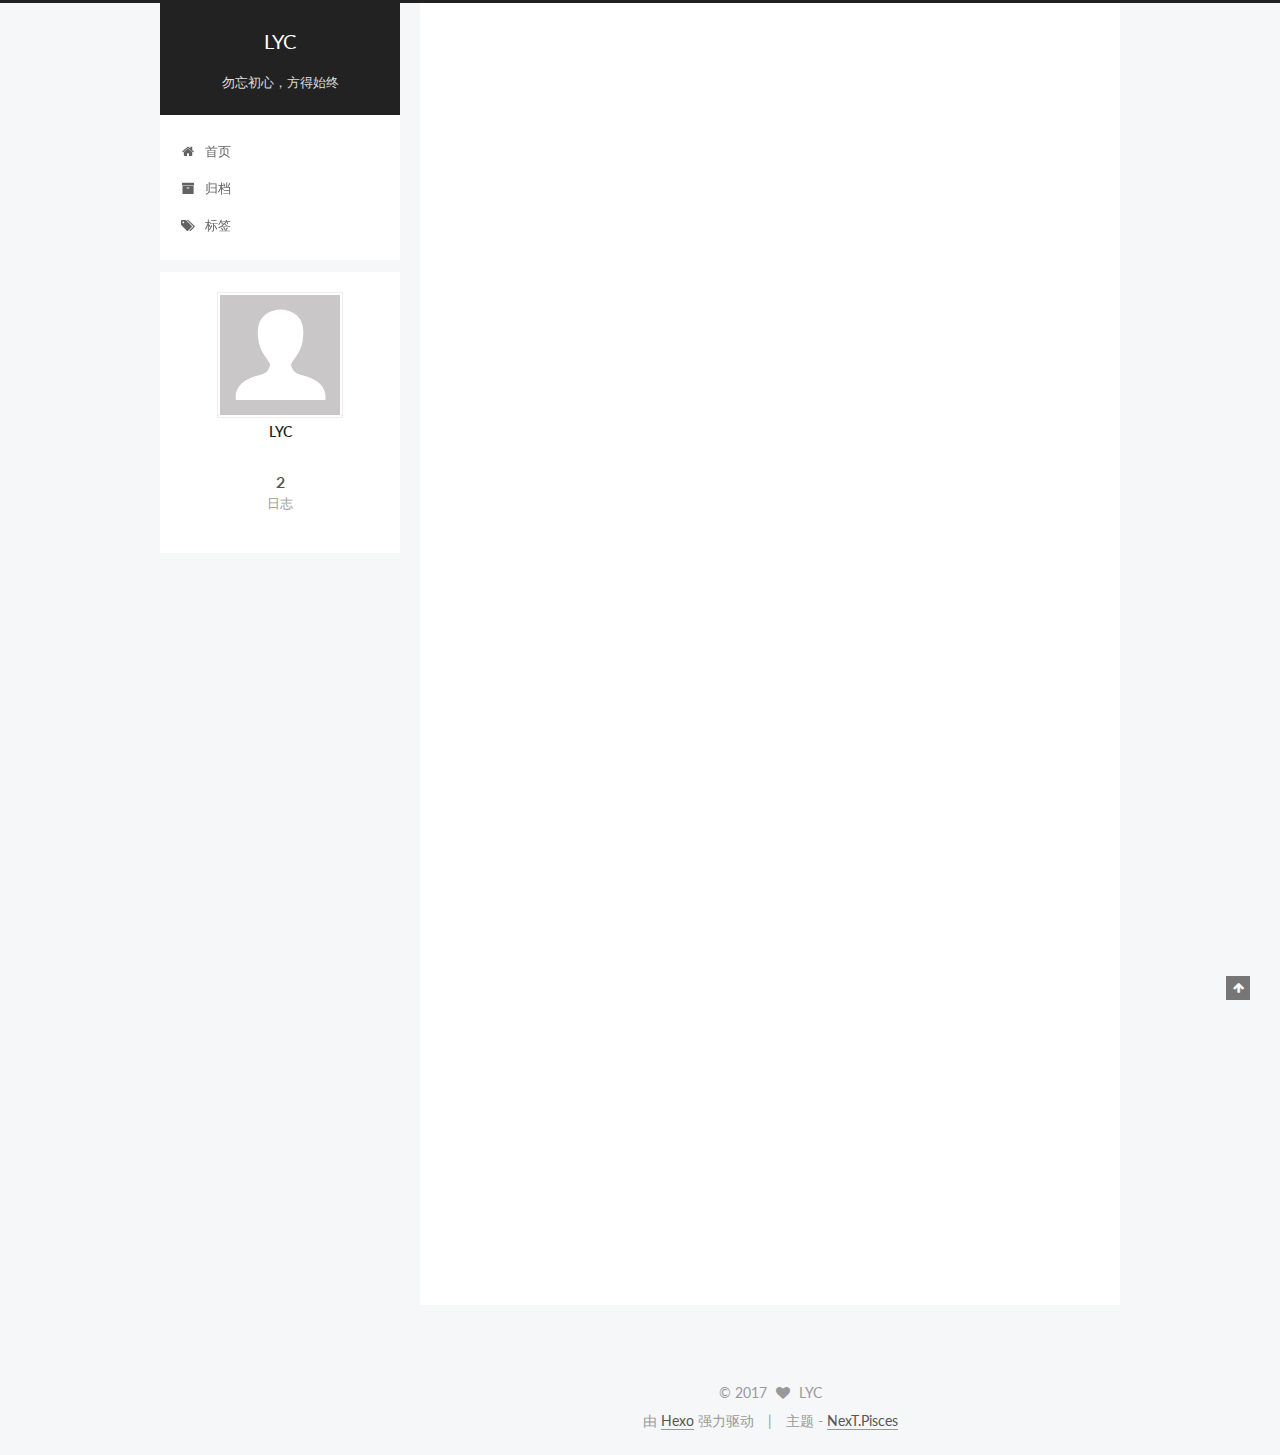
==== commit f3b97ffe: "update" ====
--- a/index.html
+++ b/index.html
@@ -5,7 +5,7 @@
   
 
 
-<html class="theme-next muse use-motion" lang="">
+<html class="theme-next pisces use-motion" lang="zh-Hans">
 <head>
   <meta charset="UTF-8"/>
 <meta http-equiv="X-UA-Compatible" content="IE=edge" />
@@ -91,11 +91,11 @@
 
 
 <meta property="og:type" content="website">
-<meta property="og:title" content="Hexo">
+<meta property="og:title" content="LYC">
 <meta property="og:url" content="http://yoursite.com/index.html">
-<meta property="og:site_name" content="Hexo">
+<meta property="og:site_name" content="LYC">
 <meta name="twitter:card" content="summary">
-<meta name="twitter:title" content="Hexo">
+<meta name="twitter:title" content="LYC">
 
 
 
@@ -103,13 +103,13 @@
   var NexT = window.NexT || {};
   var CONFIG = {
     root: '/',
-    scheme: 'Muse',
+    scheme: 'Pisces',
     sidebar: {"position":"left","display":"post","offset":12,"offset_float":0,"b2t":false,"scrollpercent":false},
     fancybox: true,
     motion: true,
     duoshuo: {
       userId: '0',
-      author: 'Author'
+      author: '博主'
     },
     algolia: {
       applicationID: '',
@@ -129,10 +129,10 @@
 
 
 
-  <title>Hexo</title>
+  <title>LYC</title>
 </head>
 
-<body itemscope itemtype="http://schema.org/WebPage" lang="">
+<body itemscope itemtype="http://schema.org/WebPage" lang="zh-Hans">
 
   
 
@@ -167,12 +167,12 @@
     <div class="custom-logo-site-title">
       <a href="/"  class="brand" rel="start">
         <span class="logo-line-before"><i></i></span>
-        <span class="site-title">Hexo</span>
+        <span class="site-title">LYC</span>
         <span class="logo-line-after"><i></i></span>
       </a>
     </div>
       
-        <p class="site-subtitle"></p>
+        <p class="site-subtitle">勿忘初心，方得始终</p>
       
   </div>
 
@@ -197,7 +197,7 @@
             
               <i class="menu-item-icon fa fa-fw fa-home"></i> <br />
             
-            Startseite
+            首页
           </a>
         </li>
       
@@ -207,7 +207,7 @@
             
               <i class="menu-item-icon fa fa-fw fa-archive"></i> <br />
             
-            Archiv
+            归档
           </a>
         </li>
       
@@ -217,7 +217,7 @@
             
               <i class="menu-item-icon fa fa-fw fa-tags"></i> <br />
             
-            Tags
+            标签
           </a>
         </li>
       
@@ -253,13 +253,13 @@
     <link itemprop="mainEntityOfPage" href="http://yoursite.com/2017/04/25/LYC/">
 
     <span hidden itemprop="author" itemscope itemtype="http://schema.org/Person">
-      <meta itemprop="name" content="John Doe">
+      <meta itemprop="name" content="LYC">
       <meta itemprop="description" content="">
       <meta itemprop="image" content="/images/avatar.gif">
     </span>
 
     <span hidden itemprop="publisher" itemscope itemtype="http://schema.org/Organization">
-      <meta itemprop="name" content="Hexo">
+      <meta itemprop="name" content="LYC">
     </span>
 
     
@@ -287,9 +287,9 @@
                 <i class="fa fa-calendar-o"></i>
               </span>
               
-                <span class="post-meta-item-text">Veröffentlicht am</span>
+                <span class="post-meta-item-text">发表于</span>
               
-              <time title="Post created" itemprop="dateCreated datePublished" datetime="2017-04-25T22:39:49+08:00">
+              <time title="创建于" itemprop="dateCreated datePublished" datetime="2017-04-25T22:39:49+08:00">
                 2017-04-25
               </time>
             
@@ -372,13 +372,13 @@
     <link itemprop="mainEntityOfPage" href="http://yoursite.com/2017/04/25/hello-world/">
 
     <span hidden itemprop="author" itemscope itemtype="http://schema.org/Person">
-      <meta itemprop="name" content="John Doe">
+      <meta itemprop="name" content="LYC">
       <meta itemprop="description" content="">
       <meta itemprop="image" content="/images/avatar.gif">
     </span>
 
     <span hidden itemprop="publisher" itemscope itemtype="http://schema.org/Organization">
-      <meta itemprop="name" content="Hexo">
+      <meta itemprop="name" content="LYC">
     </span>
 
     
@@ -406,9 +406,9 @@
                 <i class="fa fa-calendar-o"></i>
               </span>
               
-                <span class="post-meta-item-text">Veröffentlicht am</span>
+                <span class="post-meta-item-text">发表于</span>
               
-              <time title="Post created" itemprop="dateCreated datePublished" datetime="2017-04-25T22:02:46+08:00">
+              <time title="创建于" itemprop="dateCreated datePublished" datetime="2017-04-25T22:02:46+08:00">
                 2017-04-25
               </time>
             
@@ -522,8 +522,8 @@
         <div class="site-author motion-element" itemprop="author" itemscope itemtype="http://schema.org/Person">
           <img class="site-author-image" itemprop="image"
                src="/images/avatar.gif"
-               alt="John Doe" />
-          <p class="site-author-name" itemprop="name">John Doe</p>
+               alt="LYC" />
+          <p class="site-author-name" itemprop="name">LYC</p>
            
               <p class="site-description motion-element" itemprop="description"></p>
           
@@ -534,7 +534,7 @@
             <div class="site-state-item site-state-posts">
               <a href="/archives">
                 <span class="site-state-item-count">2</span>
-                <span class="site-state-item-name">Artikel</span>
+                <span class="site-state-item-name">日志</span>
               </a>
             </div>
           
@@ -583,18 +583,18 @@
   <span class="with-love">
     <i class="fa fa-heart"></i>
   </span>
-  <span class="author" itemprop="copyrightHolder">John Doe</span>
+  <span class="author" itemprop="copyrightHolder">LYC</span>
 </div>
 
 
 <div class="powered-by">
-  Erstellt mit  <a class="theme-link" href="https://hexo.io">Hexo</a>
+  由 <a class="theme-link" href="https://hexo.io">Hexo</a> 强力驱动
 </div>
 
 <div class="theme-info">
-  Theme -
+  主题 -
   <a class="theme-link" href="https://github.com/iissnan/hexo-theme-next">
-    NexT.Muse
+    NexT.Pisces
   </a>
 </div>
 
@@ -674,6 +674,13 @@
   
   
 
+
+  <script type="text/javascript" src="/js/src/affix.js?v=5.1.1"></script>
+
+  <script type="text/javascript" src="/js/src/schemes/pisces.js?v=5.1.1"></script>
+
+
+
   
 
   
--- a/css/main.css
+++ b/css/main.css
@@ -189,7 +189,7 @@
   font-size: 14px;
   line-height: 2;
   color: #555;
-  background: #fff;
+  background: #f5f7f9;
 }
 @media (max-width: 767px) {
   body {
@@ -639,8 +639,8 @@
 @media (min-width: 992px) {
   .full-image.full-image.full-image {
     max-width: none;
-    width: 110%;
-    margin: 25px -5%;
+    width: 118%;
+    margin: 0 -9%;
   }
 }
 .blockquote-center,
@@ -817,7 +817,7 @@
   font-size: 14px;
   color: #fff;
   background: #222;
-  border: 2px solid #222;
+  border: 2px solid #555;
   text-decoration: none;
   border-radius: 0;
   transition-property: background-color;
@@ -828,8 +828,8 @@
 .btn:hover,
 .post-button .btn:hover {
   border-color: #222;
-  color: #222;
-  background: #fff;
+  color: #fff;
+  background: #222;
 }
 .btn-bar {
   display: block;
@@ -934,7 +934,7 @@
   width: 24px;
   background: #222;
   font-size: 12px;
-  opacity: 1;
+  opacity: 0.6;
   color: #fff;
   cursor: pointer;
   text-align: center;
@@ -955,7 +955,7 @@
   }
 }
 .back-to-top.back-to-top-on {
-  bottom: 19px;
+  bottom: 30px;
 }
 .header {
   background: transparent;
@@ -1004,7 +1004,7 @@
 .site-subtitle {
   margin-top: 10px;
   font-size: 13px;
-  color: #999;
+  color: #ddd;
 }
 .use-motion .brand {
   opacity: 0;
@@ -1077,7 +1077,8 @@
   transition-timing-function: ease-in-out;
   transition-delay: 0s;
 }
-.menu .menu-item a:hover {
+.menu .menu-item a:hover,
+.menu-item-active a {
   border-bottom-color: #222;
 }
 .menu .menu-item .fa {
@@ -1432,10 +1433,10 @@
   margin-top: 50px;
 }
 .post-button .btn {
-  color: #fff;
+  color: #555;
   font-size: 14px;
-  background: #222;
-  border-radius: 0;
+  background: #fff;
+  border-radius: 2px;
   line-height: 2;
   margin: 0 4px 8px 4px;
 }
@@ -1610,20 +1611,20 @@
   display: block;
   margin: 0 auto;
   padding: 2px;
-  max-width: 96px;
+  max-width: 120px;
   height: auto;
-  border: 2px solid #333;
+  border: 1px solid #eee;
 }
 .site-author-name {
-  margin: 5px 0 0;
+  margin: 0;
   text-align: center;
-  color: #f5f5f5;
-  font-weight: normal;
+  color: #222;
+  font-weight: 600;
 }
 .site-description {
-  margin-top: 5px;
+  margin-top: 0;
   text-align: center;
-  font-size: 14px;
+  font-size: 13px;
   color: #999;
 }
 .site-state {
@@ -1635,7 +1636,7 @@
 .site-state-item {
   display: inline-block;
   padding: 0 15px;
-  border-left: 1px solid #333;
+  border-left: 1px solid #eee;
 }
 .site-state-item:first-child {
   border-left: none;
@@ -1648,11 +1649,11 @@
   text-align: center;
   color: inherit;
   font-weight: 600;
-  font-size: 18px;
+  font-size: 16px;
 }
 .site-state-item-name {
   font-size: 13px;
-  color: inherit;
+  color: #999;
 }
 .feed-link {
   margin-top: 20px;
@@ -1694,7 +1695,7 @@
   width: 4px;
   height: 4px;
   border-radius: 50%;
-  background: #ff42ff;
+  background: #deff85;
 }
 .links-of-blogroll {
   font-size: 13px;
@@ -1724,7 +1725,7 @@
   color: #555;
 }
 .sidebar-nav li:hover {
-  color: #f5f5f5;
+  color: #fc6423;
 }
 .page-post-detail .sidebar-nav-toc {
   padding: 0 5px;
@@ -1733,11 +1734,11 @@
   margin-left: 10px;
 }
 .sidebar-nav .sidebar-nav-active {
-  color: #87daff;
-  border-bottom-color: #87daff;
+  color: #fc6423;
+  border-bottom-color: #fc6423;
 }
 .sidebar-nav .sidebar-nav-active:hover {
-  color: #87daff;
+  color: #fc6423;
 }
 .sidebar-panel {
   display: none;
@@ -1770,12 +1771,12 @@
   transition-timing-function: ease-in-out;
   transition-delay: 0s;
   transition-property: all;
-  color: #999;
-  border-bottom-color: #555;
+  color: #666;
+  border-bottom-color: #ccc;
 }
 .post-toc ol a:hover {
-  color: #ccc;
-  border-bottom-color: #ccc;
+  color: #000;
+  border-bottom-color: #000;
 }
 .post-toc .nav-item {
   overflow: hidden;
@@ -1796,14 +1797,14 @@
   display: block;
 }
 .post-toc .nav .active > a {
-  color: #87daff;
-  border-bottom-color: #87daff;
+  color: #fc6423;
+  border-bottom-color: #fc6423;
 }
 .post-toc .nav .active-current > a {
-  color: #87daff;
+  color: #fc6423;
 }
 .post-toc .nav .active-current > a:hover {
-  color: #87daff;
+  color: #fc6423;
 }
 .footer {
   font-size: 14px;
@@ -2226,6 +2227,16 @@
   transform: translate(-50%, -50%);
   color: #ccc;
 }
+@media (min-width: 768px) and (max-width: 991px) {
+  .busuanzi-count {
+    width: auto;
+  }
+}
+@media (max-width: 767px) {
+  .busuanzi-count {
+    width: auto;
+  }
+}
 .site-uv,
 .site-pv,
 .page-pv {
@@ -2464,83 +2475,397 @@
   }
 }
 .page-post-detail .sidebar-toggle-line {
-  background: #87daff;
+  background: #fc6423;
 }
 .page-post-detail .comments {
   overflow: hidden;
 }
-@media (max-width: 767px) {
-  .header-inner,
-  .container .main-inner,
+.header {
+  position: relative;
+  margin: 0 auto;
+  width: 960px;
+}
+@media (min-width: 768px) and (max-width: 991px) {
+  .header {
+    width: auto;
+  }
+}
+@media (max-width: 767px) {
+  .header {
+    width: auto;
+  }
+}
+.header-inner {
+  position: absolute;
+  top: 0;
+  overflow: hidden;
+  padding: 0;
+  width: 240px;
+  background: #fff;
+  box-shadow: initial;
+  border-radius: initial;
+}
+@media (min-width: 1600px) {
+  .container .header-inner {
+    width: 240px;
+  }
+}
+@media (min-width: 768px) and (max-width: 991px) {
+  .header-inner {
+    position: relative;
+    width: auto;
+    border-radius: initial;
+  }
+}
+@media (max-width: 767px) {
+  .header-inner {
+    position: relative;
+    width: auto;
+    border-radius: initial;
+  }
+}
+.main:before,
+.main:after {
+  content: " ";
+  display: table;
+}
+.main:after {
+  clear: both;
+}
+@media (min-width: 768px) and (max-width: 991px) {
+  .main {
+    padding-bottom: 100px;
+  }
+}
+@media (max-width: 767px) {
+  .main {
+    padding-bottom: 100px;
+  }
+}
+.container .main-inner {
+  width: 960px;
+}
+@media (min-width: 768px) and (max-width: 991px) {
+  .container .main-inner {
+    width: auto;
+  }
+}
+@media (max-width: 767px) {
+  .container .main-inner {
+    width: auto;
+  }
+}
+.content-wrap {
+  float: right;
+  box-sizing: border-box;
+  padding: 40px;
+  width: 700px;
+  background: #fff;
+  min-height: 700px;
+  box-shadow: initial;
+  border-radius: initial;
+}
+@media (min-width: 768px) and (max-width: 991px) {
+  .content-wrap {
+    width: 100%;
+    padding: 20px;
+    border-radius: initial;
+  }
+}
+@media (max-width: 767px) {
+  .content-wrap {
+    width: 100%;
+    padding: 20px;
+    min-height: auto;
+    border-radius: initial;
+  }
+}
+.sidebar {
+  position: static;
+  float: left;
+  margin-top: 300px;
+  width: 240px;
+  background: #f5f7f9;
+  box-shadow: none;
+}
+@media (min-width: 768px) and (max-width: 991px) {
+  .sidebar {
+    display: none;
+  }
+}
+@media (max-width: 767px) {
+  .sidebar {
+    display: none;
+  }
+}
+.sidebar-toggle {
+  display: none;
+}
+.footer-inner {
+  width: 960px;
+  padding-left: 260px;
+}
+@media (min-width: 768px) and (max-width: 991px) {
   .footer-inner {
     width: auto;
-  }
-}
-embed {
-  display: block;
-  margin: 0px auto 25px auto;
-}
-.custom-logo .site-meta-headline {
-  text-align: center;
-}
-.custom-logo .brand {
+    padding-left: 0 !important;
+    padding-right: 0 !important;
+  }
+}
+@media (max-width: 767px) {
+  .footer-inner {
+    width: auto;
+    padding-left: 0 !important;
+    padding-right: 0 !important;
+  }
+}
+.sidebar-position-right .header-inner {
+  right: 0;
+}
+.sidebar-position-right .content-wrap {
+  float: left;
+}
+.sidebar-position-right .sidebar {
+  float: right;
+}
+.sidebar-position-right .footer-inner {
+  padding-left: 0;
+  padding-right: 260px;
+}
+.site-brand-wrapper {
+  position: relative;
+}
+.site-meta {
+  padding: 20px 0;
+  color: #fff;
+  background: #222;
+}
+@media (min-width: 768px) and (max-width: 991px) {
+  .site-meta {
+    box-shadow: 0 0 16px rgba(0,0,0,0.5);
+  }
+}
+@media (max-width: 767px) {
+  .site-meta {
+    box-shadow: 0 0 16px rgba(0,0,0,0.5);
+  }
+}
+.brand {
+  padding: 0;
   background: none;
 }
-.custom-logo .site-title {
-  margin: 10px auto 0;
-  font-size: 24px;
-  color: #222;
-}
-.custom-logo .site-title a {
-  border: none;
-}
-.custom-logo-image {
-  margin: 0 auto;
-  padding: 5px;
-  max-width: 150px;
-  background: #fff;
-}
-@media (max-width: 767px) {
-  .site-nav {
-    position: absolute;
-    left: 0;
-    top: 52px;
-    margin: 0;
-    width: 100%;
-    padding: 0;
-    background: #fff;
-    border-bottom: 1px solid #ddd;
-    z-index: 1;
-  }
-}
-@media (max-width: 767px) {
-  .menu {
-    text-align: left;
-  }
-}
-@media (max-width: 767px) {
-  .menu .menu-item {
-    display: block;
-    margin: 0 10px;
-    vertical-align: top;
-  }
-}
-@media (max-width: 767px) {
-  .menu .menu-item br {
-    display: none;
-  }
-}
-@media (max-width: 767px) {
-  .menu .menu-item a {
-    padding: 5px 10px;
-  }
-}
-.menu .menu-item .fa {
-  margin-right: 0;
+.brand:hover {
+  color: #fff;
+}
+.site-subtitle {
+  margin: 10px 10px 0;
+  font-weight: initial;
 }
 .site-search form {
   display: none;
 }
+.site-nav {
+  border-top: none;
+}
+@media (min-width: 768px) and (max-width: 991px) {
+  .site-nav {
+    display: none !important;
+  }
+}
+@media (min-width: 768px) and (max-width: 991px) {
+  .site-nav-on {
+    display: block !important;
+  }
+}
+.menu .menu-item {
+  display: block;
+  margin: 0;
+}
+.menu .menu-item a {
+  position: relative;
+  box-sizing: border-box;
+  padding: 5px 20px;
+  text-align: left;
+  line-height: inherit;
+  transition-property: background-color;
+  transition-duration: 0.2s;
+  transition-timing-function: ease-in-out;
+  transition-delay: 0s;
+}
+.menu .menu-item a:hover,
+.menu-item-active a {
+  background: #f9f9f9;
+  border-bottom-color: #fff;
+}
+.menu .menu-item br {
+  display: none;
+}
+.menu-item-active a:after {
+  content: " ";
+  position: absolute;
+  top: 50%;
+  margin-top: -3px;
+  right: 15px;
+  width: 6px;
+  height: 6px;
+  border-radius: 50%;
+  background-color: #bbb;
+}
+.btn-bar {
+  background-color: #fff;
+}
+.site-nav-toggle {
+  left: 20px;
+  top: 50%;
+  -webkit-transform: translateY(-50%);
+  -webkit-transform: translateY(-50%);
+  -moz-transform: translateY(-50%);
+  -ms-transform: translateY(-50%);
+  -o-transform: translateY(-50%);
+  transform: translateY(-50%);
+}
+@media (min-width: 768px) and (max-width: 991px) {
+  .site-nav-toggle {
+    display: block;
+  }
+}
+.use-motion .sidebar .motion-element {
+  opacity: 1;
+}
+.sidebar {
+  display: none;
+  right: auto;
+  bottom: auto;
+  -webkit-transform: none;
+}
+.sidebar-inner {
+  box-sizing: border-box;
+  width: 240px;
+  color: #555;
+  background: #fff;
+  box-shadow: initial;
+  border-radius: initial;
+}
+.sidebar-inner.affix {
+  position: fixed;
+  top: 0px;
+}
+.site-overview {
+  margin: 0 2px;
+  text-align: left;
+}
+.site-author:before,
+.site-author:after {
+  content: " ";
+  display: table;
+}
+.site-author:after {
+  clear: both;
+}
+.sidebar a {
+  color: #555;
+}
+.sidebar a:hover {
+  color: #222;
+}
+.links-of-author-item a:before {
+  display: none;
+}
+.links-of-author-item a {
+  border-bottom: none;
+  text-decoration: underline;
+}
+.feed-link {
+  border-top: 1px dotted #ccc;
+  border-bottom: 1px dotted #ccc;
+  text-align: center;
+}
+.feed-link a {
+  display: block;
+  color: #fc6423;
+  border: none;
+}
+.feed-link a:hover {
+  background: none;
+  color: #e34603;
+}
+.feed-link a:hover i {
+  color: #e34603;
+}
+.links-of-author:before,
+.links-of-author:after {
+  content: " ";
+  display: table;
+}
+.links-of-author:after {
+  clear: both;
+}
+.links-of-author-item {
+  float: left;
+  margin: 5px 0 0;
+  width: 50%;
+}
+.links-of-author-item a {
+  box-sizing: border-box;
+  display: inline-block;
+  margin-right: 0;
+  margin-bottom: 0;
+  padding: 0 5px;
+  overflow: hidden;
+  white-space: nowrap;
+  text-overflow: ellipsis;
+}
+.links-of-author-item a {
+  display: block;
+  text-decoration: none;
+}
+.links-of-author-item a:hover {
+  border-radius: 4px;
+  background: #eee;
+}
+.links-of-author-item .fa {
+  margin-right: 2px;
+  font-size: 16px;
+}
+.links-of-author-item .fa-globe {
+  font-size: 15px;
+}
+.links-of-blogroll {
+  margin-top: 20px;
+  padding: 3px 0 0;
+  border-top: 1px dotted #ccc;
+}
+.links-of-blogroll-title {
+  margin-top: 0;
+}
+.links-of-blogroll-item {
+  padding: 0;
+}
+.links-of-blogroll-inline:before,
+.links-of-blogroll-inline:after {
+  content: " ";
+  display: table;
+}
+.links-of-blogroll-inline:after {
+  clear: both;
+}
 .links-of-blogroll-inline .links-of-blogroll-item {
-  display: inline-block;
-}
+  float: left;
+  margin: 5px 0 0;
+  width: 50%;
+}
+.links-of-blogroll-inline .links-of-blogroll-item a {
+  box-sizing: border-box;
+  display: inline-block;
+  margin-right: 0;
+  margin-bottom: 0;
+  padding: 0 5px;
+  overflow: hidden;
+  white-space: nowrap;
+  text-overflow: ellipsis;
+}
+@media (max-width: 767px) {
+  .post-body {
+    text-align: justify;
+  }
+}
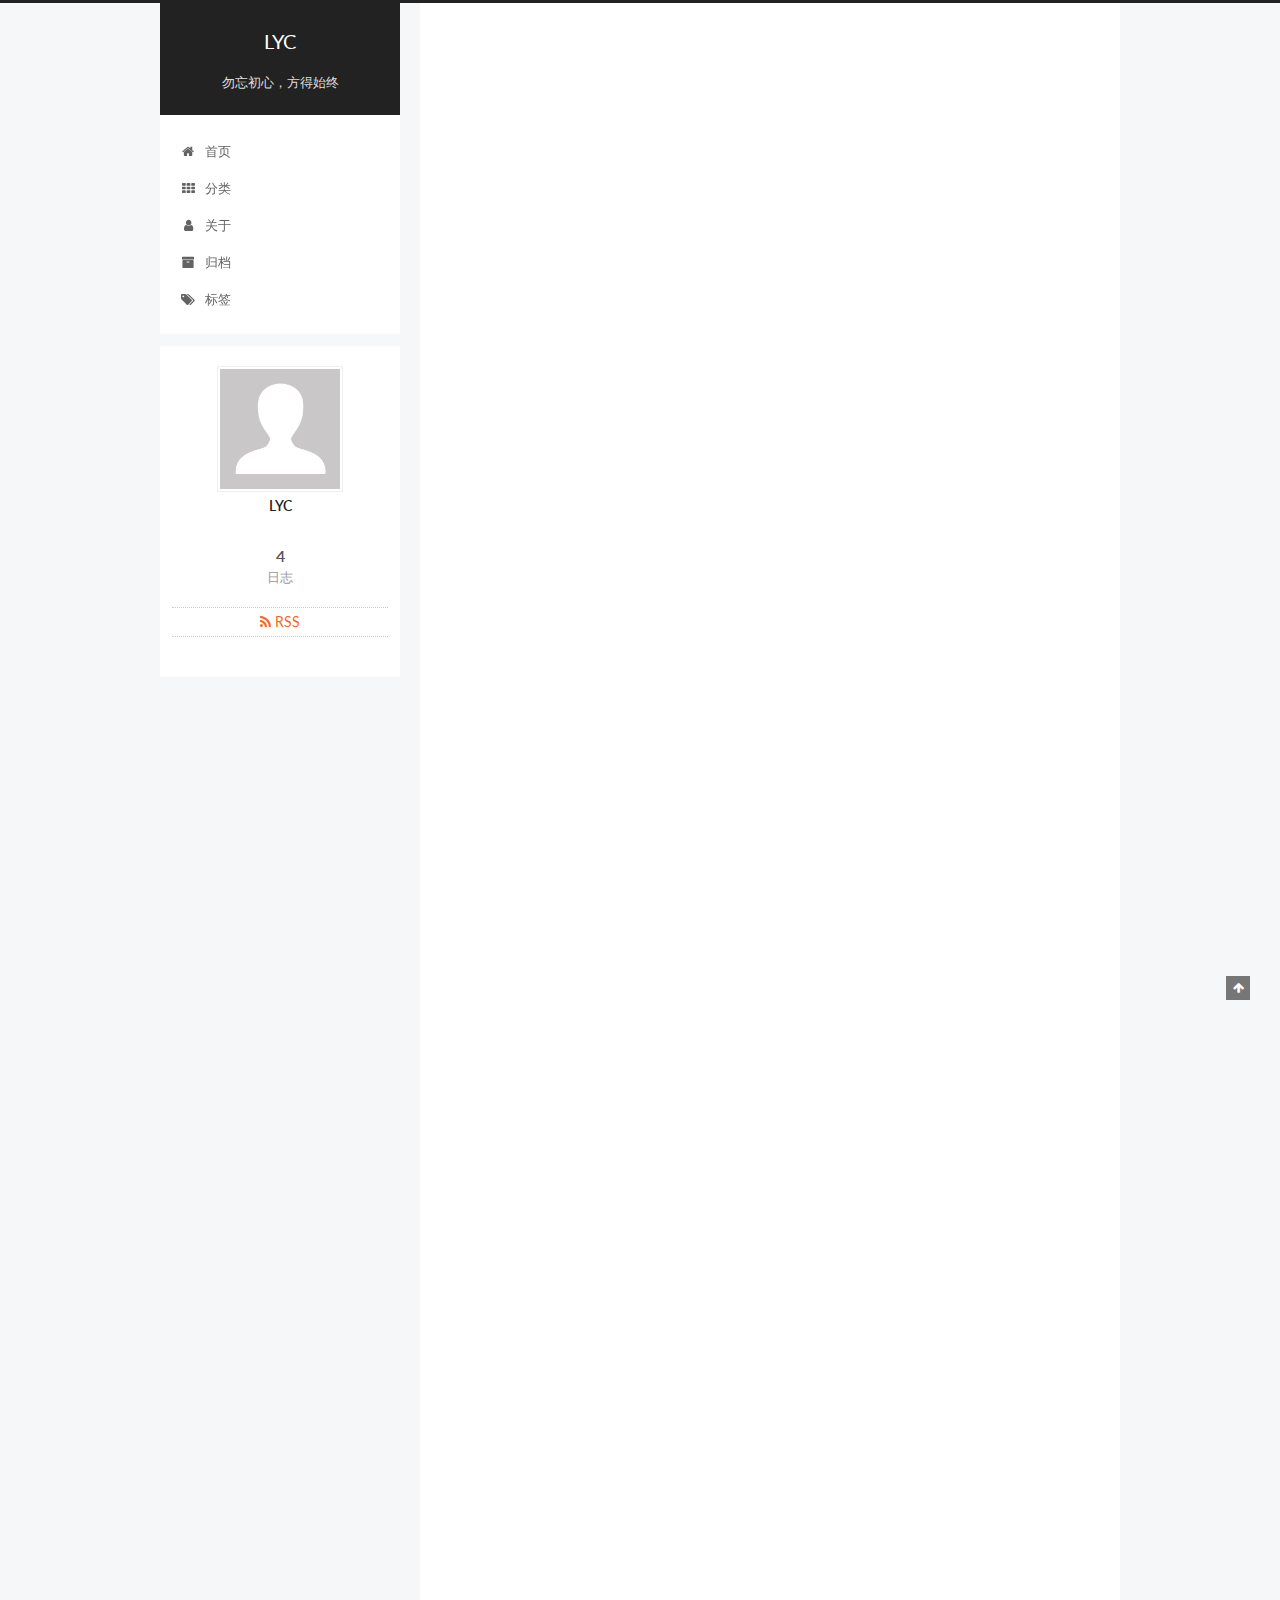
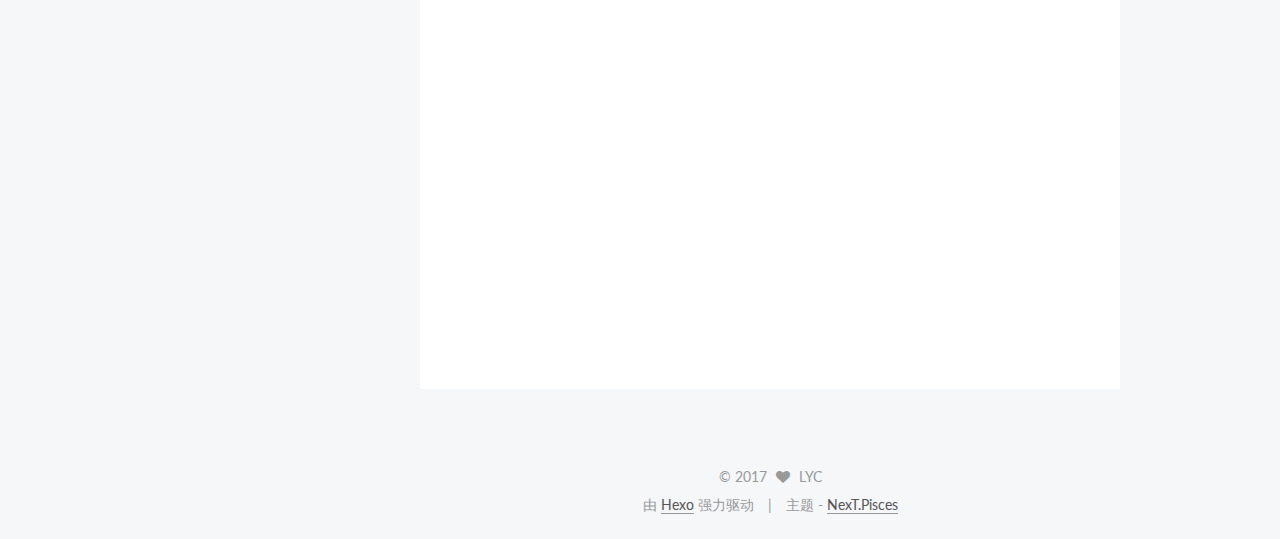
==== commit 5520b75f: "update" ====
--- a/index.html
+++ b/index.html
@@ -79,6 +79,8 @@
 
 
 
+
+  <link rel="alternate" href="/atom.xml" title="LYC" type="application/atom+xml" />
 
 
 
@@ -202,6 +204,26 @@
         </li>
       
         
+        <li class="menu-item menu-item-categories">
+          <a href="/categories" rel="section">
+            
+              <i class="menu-item-icon fa fa-fw fa-th"></i> <br />
+            
+            分类
+          </a>
+        </li>
+      
+        
+        <li class="menu-item menu-item-about">
+          <a href="/about" rel="section">
+            
+              <i class="menu-item-icon fa fa-fw fa-user"></i> <br />
+            
+            关于
+          </a>
+        </li>
+      
+        
         <li class="menu-item menu-item-archives">
           <a href="/archives" rel="section">
             
@@ -240,6 +262,245 @@
           <div id="content" class="content">
             
   <section id="posts" class="posts-expand">
+    
+      
+
+  
+
+  
+  
+  
+
+  <article class="post post-type-normal " itemscope itemtype="http://schema.org/Article">
+    <link itemprop="mainEntityOfPage" href="http://yoursite.com/2017/09/10/LYC2/">
+
+    <span hidden itemprop="author" itemscope itemtype="http://schema.org/Person">
+      <meta itemprop="name" content="LYC">
+      <meta itemprop="description" content="">
+      <meta itemprop="image" content="/images/avatar.gif">
+    </span>
+
+    <span hidden itemprop="publisher" itemscope itemtype="http://schema.org/Organization">
+      <meta itemprop="name" content="LYC">
+    </span>
+
+    
+      <header class="post-header">
+
+        
+        
+          <h1 class="post-title" itemprop="name headline">
+            
+            
+              
+                
+                <a class="post-title-link" href="/2017/09/10/LYC2/" itemprop="url">
+                  LYC2
+                </a>
+              
+            
+          </h1>
+        
+
+        <div class="post-meta">
+          <span class="post-time">
+            
+              <span class="post-meta-item-icon">
+                <i class="fa fa-calendar-o"></i>
+              </span>
+              
+                <span class="post-meta-item-text">发表于</span>
+              
+              <time title="创建于" itemprop="dateCreated datePublished" datetime="2017-09-10T15:18:28+08:00">
+                2017-09-10
+              </time>
+            
+
+            
+
+            
+          </span>
+
+          
+
+          
+            
+          
+
+          
+          
+
+          
+
+          
+
+          
+
+        </div>
+      </header>
+    
+
+    <div class="post-body" itemprop="articleBody">
+
+      
+      
+
+      
+        
+          
+            
+          
+        
+      
+    </div>
+
+    <div>
+      
+    </div>
+
+    <div>
+      
+    </div>
+
+    <div>
+      
+    </div>
+
+    <footer class="post-footer">
+      
+
+      
+
+      
+
+      
+      
+        <div class="post-eof"></div>
+      
+    </footer>
+  </article>
+
+
+    
+      
+
+  
+
+  
+  
+  
+
+  <article class="post post-type-normal " itemscope itemtype="http://schema.org/Article">
+    <link itemprop="mainEntityOfPage" href="http://yoursite.com/2017/04/26/第一篇博客/">
+
+    <span hidden itemprop="author" itemscope itemtype="http://schema.org/Person">
+      <meta itemprop="name" content="LYC">
+      <meta itemprop="description" content="">
+      <meta itemprop="image" content="/images/avatar.gif">
+    </span>
+
+    <span hidden itemprop="publisher" itemscope itemtype="http://schema.org/Organization">
+      <meta itemprop="name" content="LYC">
+    </span>
+
+    
+      <header class="post-header">
+
+        
+        
+          <h1 class="post-title" itemprop="name headline">
+            
+            
+              
+                
+                <a class="post-title-link" href="/2017/04/26/第一篇博客/" itemprop="url">
+                  这是一篇react博客
+                </a>
+              
+            
+          </h1>
+        
+
+        <div class="post-meta">
+          <span class="post-time">
+            
+              <span class="post-meta-item-icon">
+                <i class="fa fa-calendar-o"></i>
+              </span>
+              
+                <span class="post-meta-item-text">发表于</span>
+              
+              <time title="创建于" itemprop="dateCreated datePublished" datetime="2017-04-26T13:03:13+08:00">
+                2017-04-26
+              </time>
+            
+
+            
+
+            
+          </span>
+
+          
+
+          
+            
+          
+
+          
+          
+
+          
+
+          
+
+          
+
+        </div>
+      </header>
+    
+
+    <div class="post-body" itemprop="articleBody">
+
+      
+      
+
+      
+        
+          
+            <p>初学者在学习React的时候经常遇到很多问题</p>
+<h2 id="快速开始"><a href="#快速开始" class="headerlink" title="快速开始"></a>快速开始</h2><h3 id="推荐阅读的书"><a href="#推荐阅读的书" class="headerlink" title="推荐阅读的书"></a>推荐阅读的书</h3><figure class="highlight plain"><table><tr><td class="gutter"><pre><div class="line">1</div></pre></td><td class="code"><pre><div class="line">深入React技术栈</div></pre></td></tr></table></figure>
+          
+        
+      
+    </div>
+
+    <div>
+      
+    </div>
+
+    <div>
+      
+    </div>
+
+    <div>
+      
+    </div>
+
+    <footer class="post-footer">
+      
+
+      
+
+      
+
+      
+      
+        <div class="post-eof"></div>
+      
+    </footer>
+  </article>
+
+
     
       
 
@@ -533,7 +794,7 @@
           
             <div class="site-state-item site-state-posts">
               <a href="/archives">
-                <span class="site-state-item-count">2</span>
+                <span class="site-state-item-count">4</span>
                 <span class="site-state-item-name">日志</span>
               </a>
             </div>
@@ -545,6 +806,13 @@
 
         </nav>
 
+        
+          <div class="feed-link motion-element">
+            <a href="/atom.xml" rel="alternate">
+              <i class="fa fa-rss"></i>
+              RSS
+            </a>
+          </div>
         
 
         <div class="links-of-author motion-element">
@@ -739,5 +1007,7 @@
 
   
 
+
+  
 </body>
 </html>
--- a/css/main.css
+++ b/css/main.css
@@ -1538,6 +1538,121 @@
 .fancybox-close:hover {
   border: none;
 }
+#rewardButton {
+  cursor: pointer;
+  border: 0;
+  outline: 0;
+  border-radius: 100%;
+  padding: 0;
+  margin: 0;
+  letter-spacing: normal;
+  text-transform: none;
+  text-indent: 0px;
+  text-shadow: none;
+}
+#rewardButton span {
+  display: inline-block;
+  width: 80px;
+  height: 35px;
+  border-radius: 5px;
+  color: #fff;
+  font-weight: 400;
+  font-style: normal;
+  font-variant: normal;
+  font-stretch: normal;
+  font-size: 18px;
+  font-family: "Microsoft Yahei";
+  background: #f44336;
+}
+#rewardButton span:hover {
+  background: #f7877f;
+}
+#QR {
+  padding-top: 20px;
+}
+#QR a {
+  border: 0;
+}
+#QR img {
+  width: 180px;
+  max-width: 100%;
+  display: inline-block;
+  margin: 0.8em 2em 0 2em;
+}
+#wechat:hover p {
+  animation: roll 0.1s infinite linear;
+  -webkit-animation: roll 0.1s infinite linear;
+  -moz-animation: roll 0.1s infinite linear;
+}
+#alipay:hover p {
+  animation: roll 0.1s infinite linear;
+  -webkit-animation: roll 0.1s infinite linear;
+  -moz-animation: roll 0.1s infinite linear;
+}
+@-moz-keyframes roll {
+  from {
+    -webkit-transform: rotateZ(30deg);
+    -moz-transform: rotateZ(30deg);
+    -ms-transform: rotateZ(30deg);
+    -o-transform: rotateZ(30deg);
+    transform: rotateZ(30deg);
+  }
+  to {
+    -webkit-transform: rotateZ(-30deg);
+    -moz-transform: rotateZ(-30deg);
+    -ms-transform: rotateZ(-30deg);
+    -o-transform: rotateZ(-30deg);
+    transform: rotateZ(-30deg);
+  }
+}
+@-webkit-keyframes roll {
+  from {
+    -webkit-transform: rotateZ(30deg);
+    -moz-transform: rotateZ(30deg);
+    -ms-transform: rotateZ(30deg);
+    -o-transform: rotateZ(30deg);
+    transform: rotateZ(30deg);
+  }
+  to {
+    -webkit-transform: rotateZ(-30deg);
+    -moz-transform: rotateZ(-30deg);
+    -ms-transform: rotateZ(-30deg);
+    -o-transform: rotateZ(-30deg);
+    transform: rotateZ(-30deg);
+  }
+}
+@-o-keyframes roll {
+  from {
+    -webkit-transform: rotateZ(30deg);
+    -moz-transform: rotateZ(30deg);
+    -ms-transform: rotateZ(30deg);
+    -o-transform: rotateZ(30deg);
+    transform: rotateZ(30deg);
+  }
+  to {
+    -webkit-transform: rotateZ(-30deg);
+    -moz-transform: rotateZ(-30deg);
+    -ms-transform: rotateZ(-30deg);
+    -o-transform: rotateZ(-30deg);
+    transform: rotateZ(-30deg);
+  }
+}
+@keyframes roll {
+  from {
+    -webkit-transform: rotateZ(30deg);
+    -moz-transform: rotateZ(30deg);
+    -ms-transform: rotateZ(30deg);
+    -o-transform: rotateZ(30deg);
+    transform: rotateZ(30deg);
+  }
+  to {
+    -webkit-transform: rotateZ(-30deg);
+    -moz-transform: rotateZ(-30deg);
+    -ms-transform: rotateZ(-30deg);
+    -o-transform: rotateZ(-30deg);
+    transform: rotateZ(-30deg);
+  }
+}
 .sidebar {
   position: fixed;
   right: 0;
@@ -1695,7 +1810,7 @@
   width: 4px;
   height: 4px;
   border-radius: 50%;
-  background: #deff85;
+  background: #ff4086;
 }
 .links-of-blogroll {
   font-size: 13px;
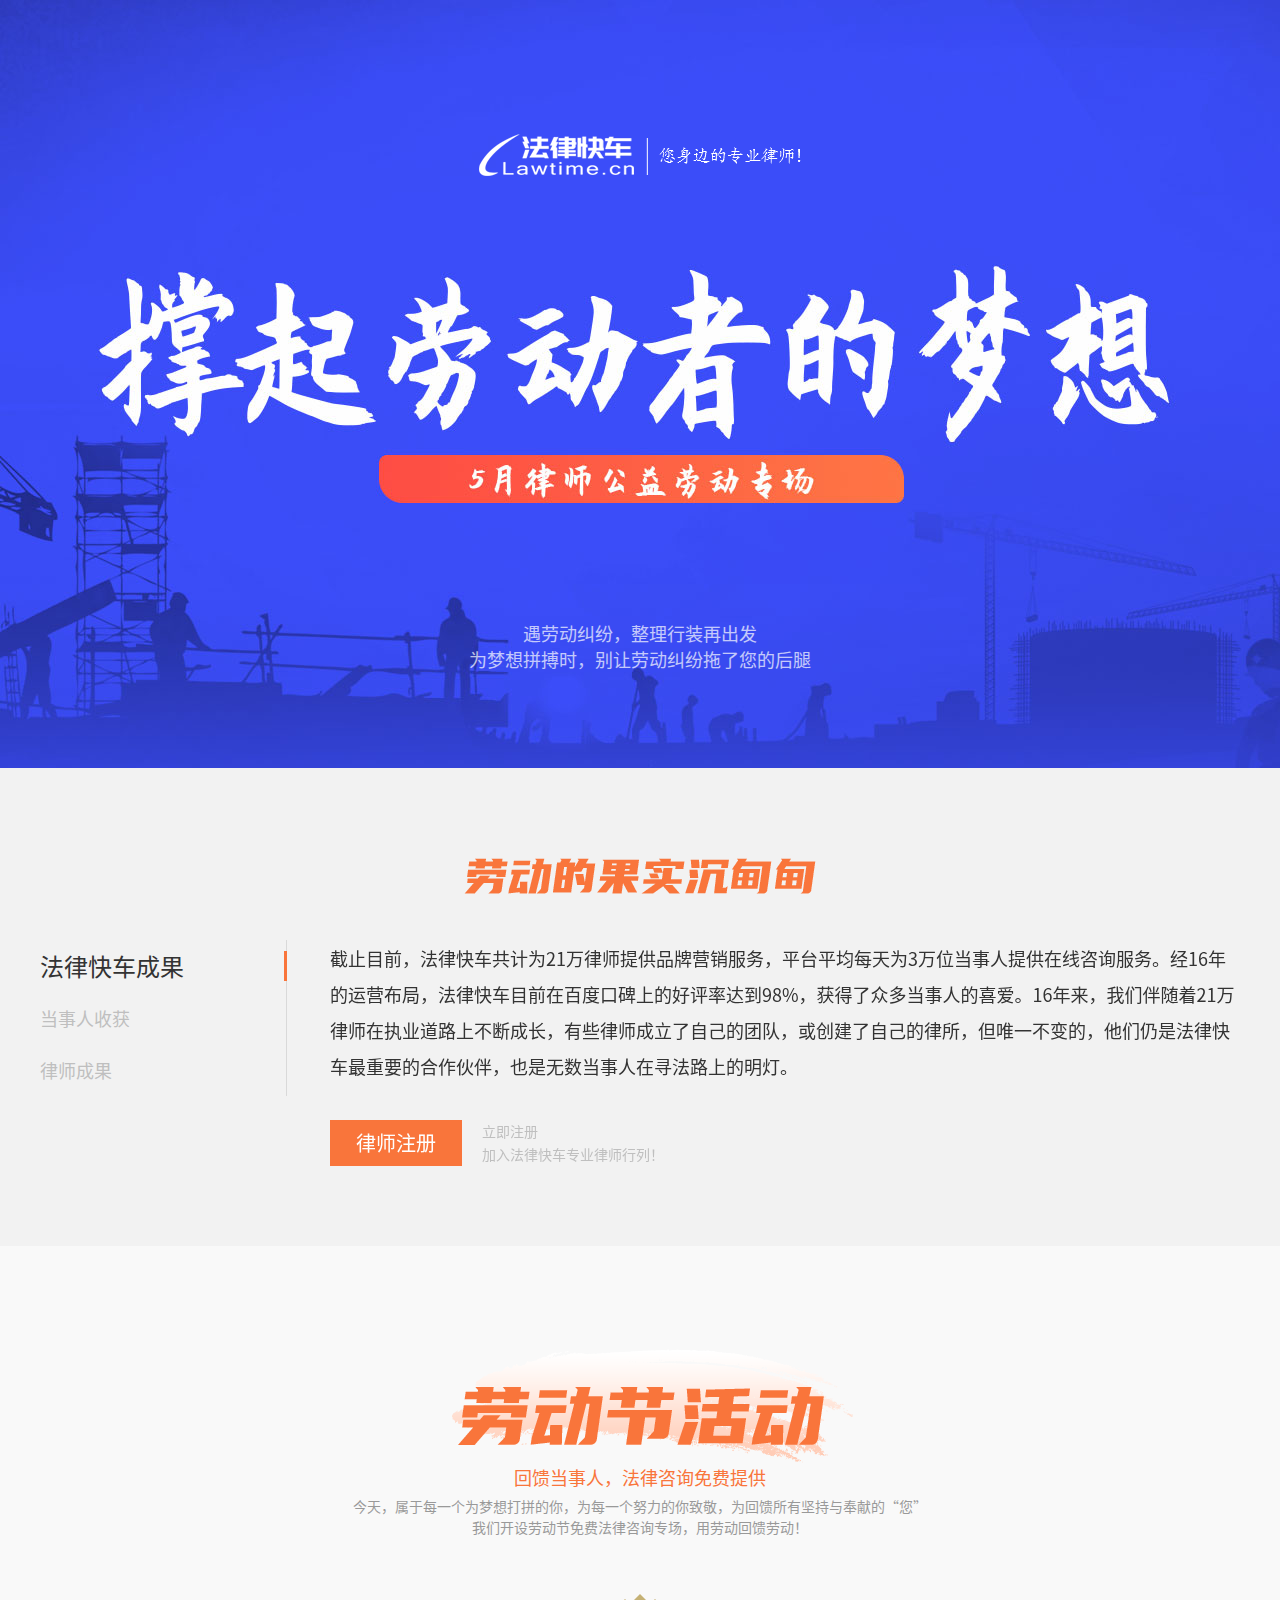
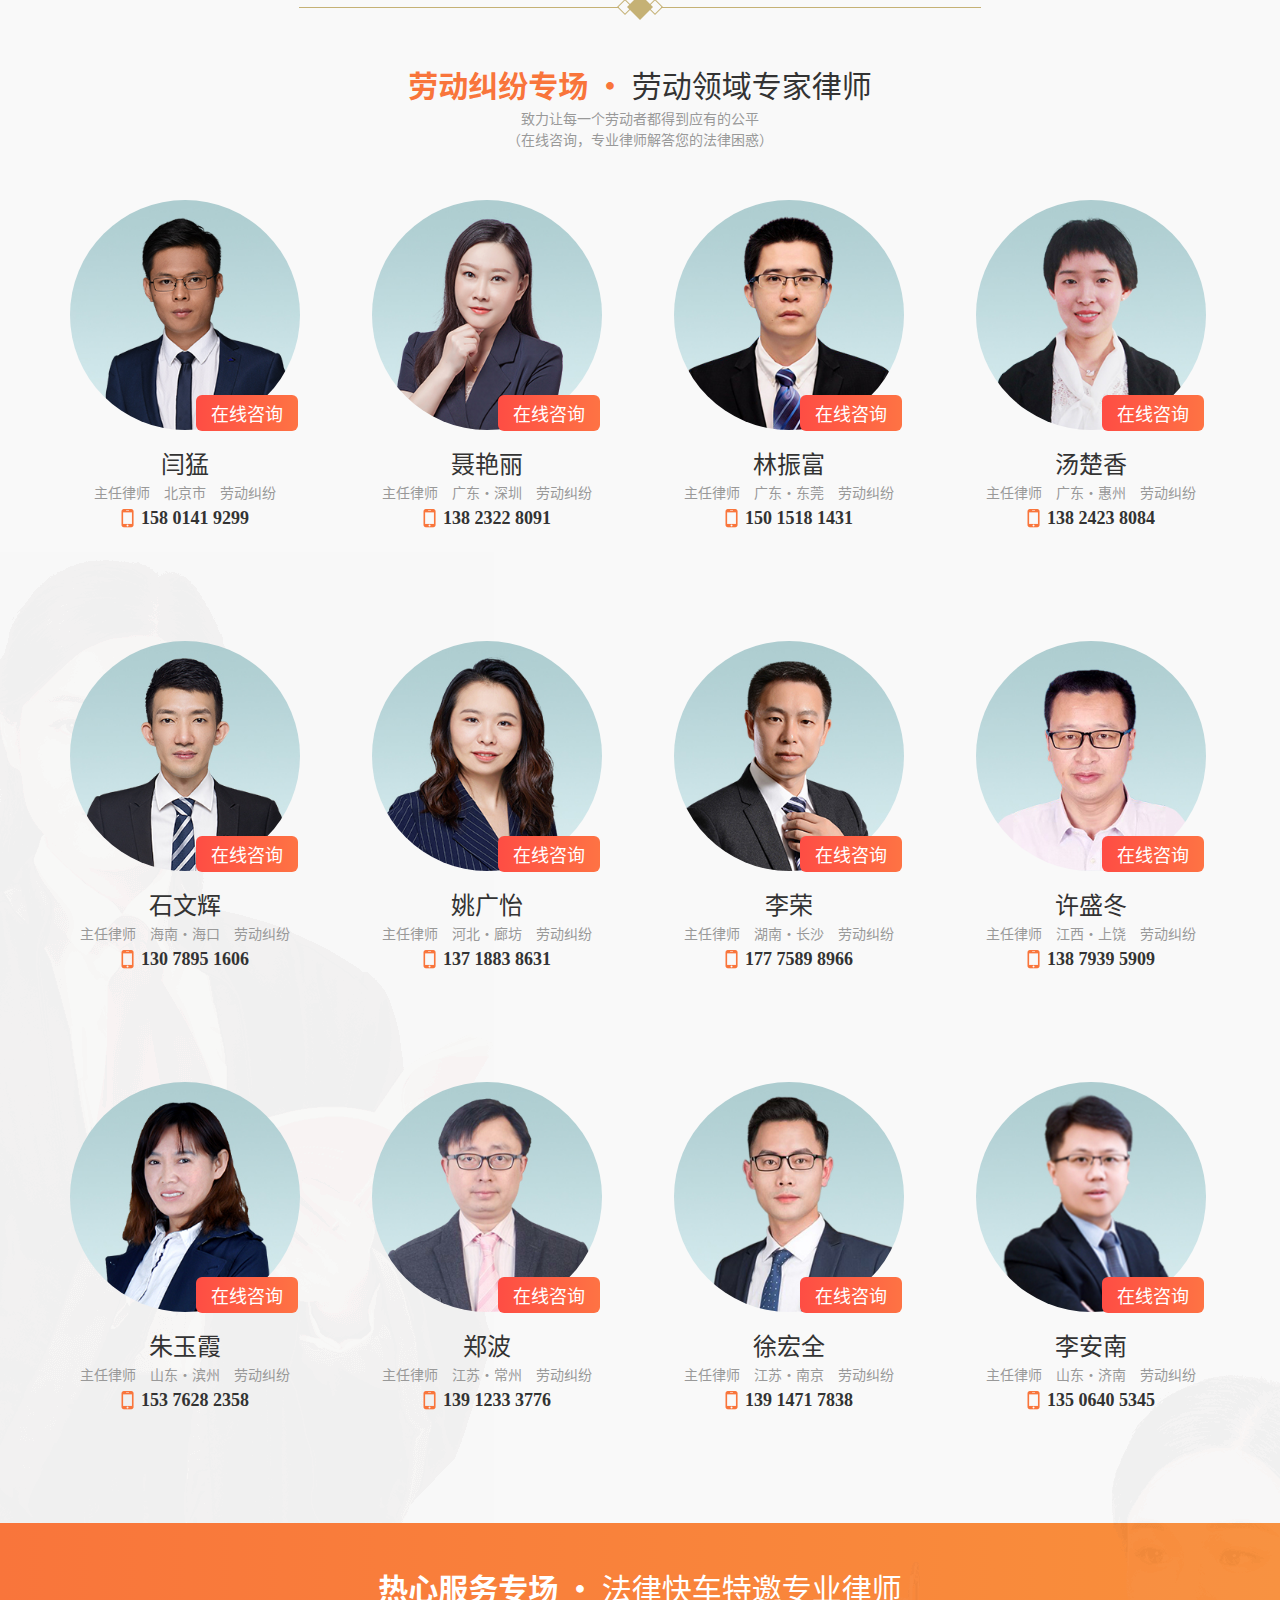
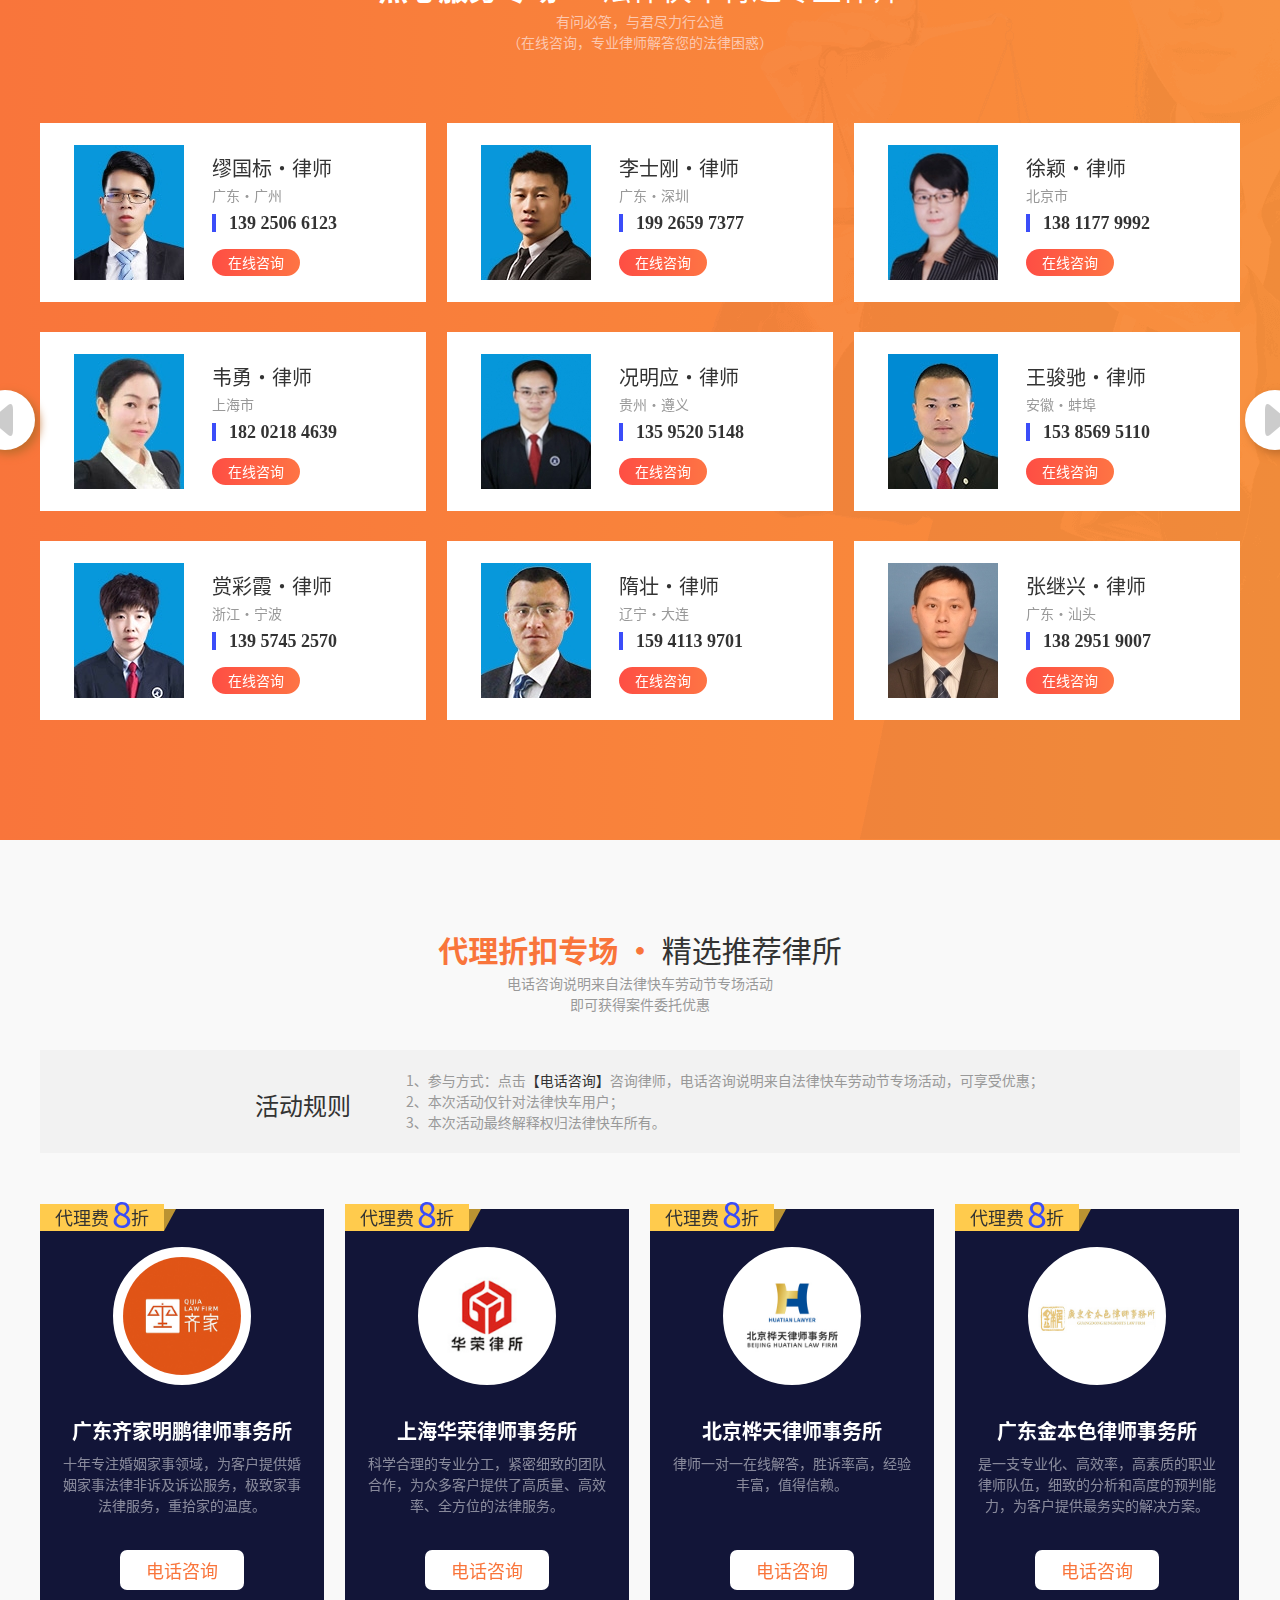
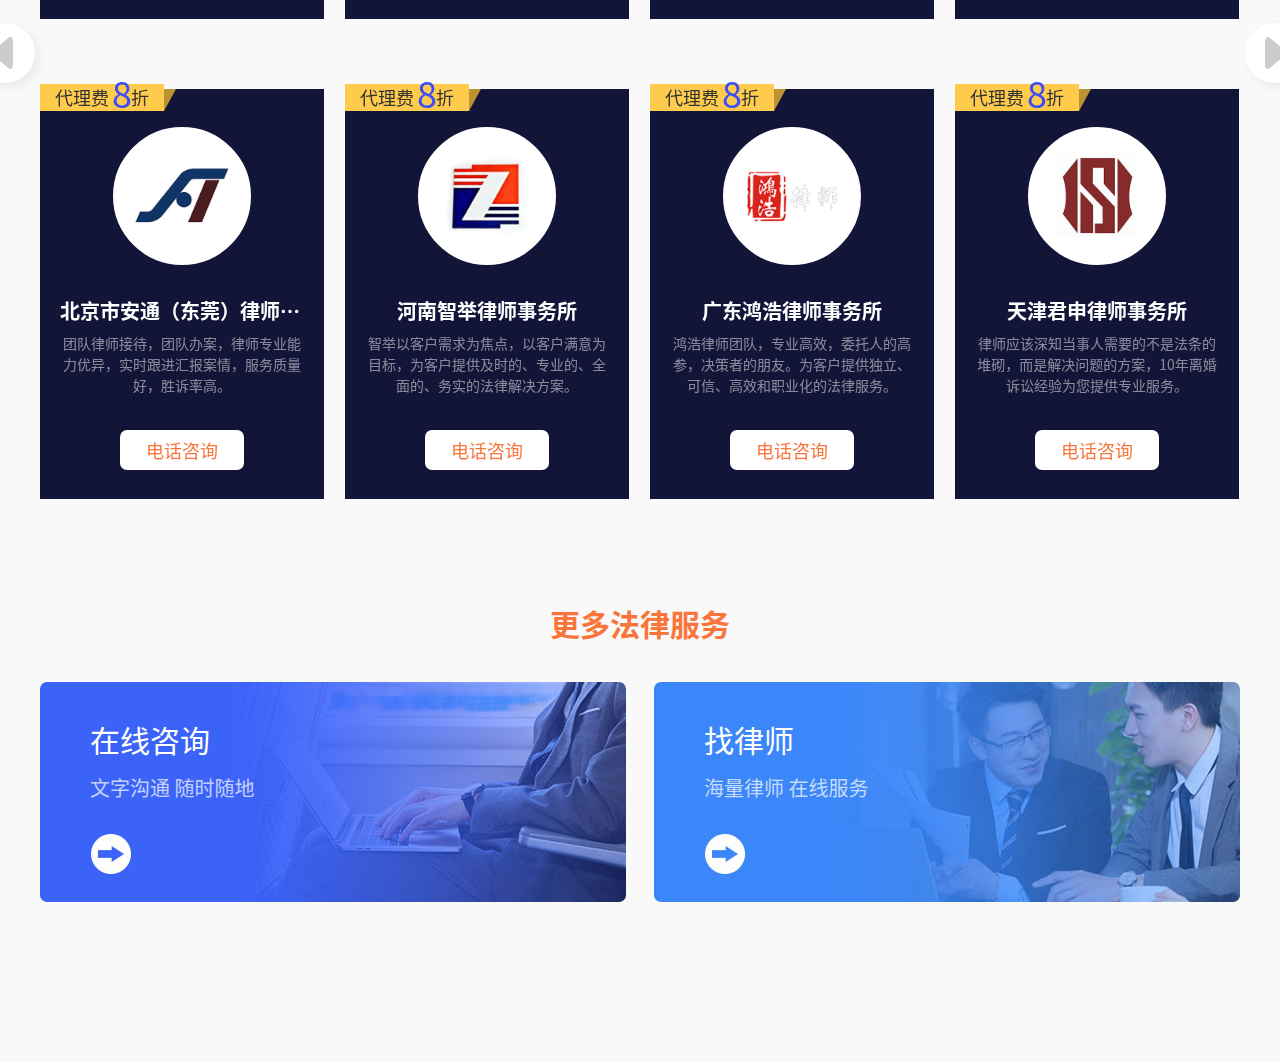
==== commit 70ded88a: "test" ====
--- a/index.html
+++ b/index.html
@@ -1,1013 +1,844 @@
-<!doctype html>
+<!DOCTYPE html>
+<html lang="zh-CN">
 
-
-
-  
-
-
-<html class="theme-next pisces use-motion" lang="zh-Hans">
 <head>
-  <meta charset="UTF-8"/>
-<meta http-equiv="X-UA-Compatible" content="IE=edge" />
-<meta name="viewport" content="width=device-width, initial-scale=1, maximum-scale=1"/>
-
-
-
-
-
-
-<meta http-equiv="Cache-Control" content="no-transform" />
-<meta http-equiv="Cache-Control" content="no-siteapp" />
-
-
-
-
-
-
-
-
-
-
-
-
-
-
-
-  
-  
-  <link href="/lib/fancybox/source/jquery.fancybox.css?v=2.1.5" rel="stylesheet" type="text/css" />
-
-
-
-
-  
-  
-  
-  
-
-  
-    
-    
-  
-
-  
-
-  
-
-  
-
-  
-
-  
-    
-    
-    <link href="//fonts.googleapis.com/css?family=Lato:300,300italic,400,400italic,700,700italic&subset=latin,latin-ext" rel="stylesheet" type="text/css">
-  
-
-
-
-
-
-
-<link href="/lib/font-awesome/css/font-awesome.min.css?v=4.6.2" rel="stylesheet" type="text/css" />
-
-<link href="/css/main.css?v=5.1.1" rel="stylesheet" type="text/css" />
-
-
-  <meta name="keywords" content="Hexo, NexT" />
-
-
-
-
-
-  <link rel="alternate" href="/atom.xml" title="LYC" type="application/atom+xml" />
-
-
-
-
-  <link rel="shortcut icon" type="image/x-icon" href="/favicon.ico?v=5.1.1" />
-
-
-
-
-
-
-<meta property="og:type" content="website">
-<meta property="og:title" content="LYC">
-<meta property="og:url" content="http://yoursite.com/index.html">
-<meta property="og:site_name" content="LYC">
-<meta name="twitter:card" content="summary">
-<meta name="twitter:title" content="LYC">
-
-
-
-<script type="text/javascript" id="hexo.configurations">
-  var NexT = window.NexT || {};
-  var CONFIG = {
-    root: '/',
-    scheme: 'Pisces',
-    sidebar: {"position":"left","display":"post","offset":12,"offset_float":0,"b2t":false,"scrollpercent":false},
-    fancybox: true,
-    motion: true,
-    duoshuo: {
-      userId: '0',
-      author: '博主'
-    },
-    algolia: {
-      applicationID: '',
-      apiKey: '',
-      indexName: '',
-      hits: {"per_page":10},
-      labels: {"input_placeholder":"Search for Posts","hits_empty":"We didn't find any results for the search: ${query}","hits_stats":"${hits} results found in ${time} ms"}
-    }
-  };
-</script>
-
-
-
-  <link rel="canonical" href="http://yoursite.com/"/>
-
-
-
-
-
-  <title>LYC</title>
+	<meta charset="UTF-8">
+	<meta name="renderer" content="webkit">
+	<meta http-equiv="X-UA-Compatible" content="IE=edge,chrome=1">
+	<title>法律快车</title>
+	<meta name="description" content="描述" />
+	<meta name="keywords" content="关键词" />
+	<link rel="stylesheet" href="./css/wl-common.css">
+	<link rel="stylesheet" href="./css/swiper2.7.6.css">
+	<link rel="stylesheet" href="./css/index.css">
 </head>
 
-<body itemscope itemtype="http://schema.org/WebPage" lang="zh-Hans">
+<body>
+	<div class="banner-x">
+		<div class="rel">
+			<a href="https://www.lawtime.cn" target="_blank">
+				<img class="logo" src="./images/logo.png" alt="">
+			</a>
+			<div class="op7">
+				<p>遇劳动纠纷，整理行装再出发</p>
+				<p>为梦想拼搏时，别让劳动纠纷拖了您的后腿</p>
+			</div>
+		</div>
+	</div>
+	<div class="reg-x" id="reg_x">
+		<div class="w">
+			<div class="tab-p">
+				<p class="tab-p-li active">法律快车成果</p>
+				<p class="tab-p-li">当事人收获</p>
+				<p class="tab-p-li">律师成果</p>
+			</div>
+			<div class="swiper-container" id="tab_swiper">
+				<ul class="tab-s swiper-wrapper">
+					<li class="tab-s-li swiper-slide">
+						<p class="text"> 截止目前，法律快车共计为21万律师提供品牌营销服务，平台平均每天为3万位当事人提供在线咨询服务。经16年的运营布局，法律快车目前在百度口碑上的好评率达到98%，获得了众多当事人的喜爱。16年来，我们伴随着21万律师在执业道路上不断成长，有些律师成立了自己的团队，或创建了自己的律所，但唯一不变的，他们仍是法律快车最重要的合作伙伴，也是无数当事人在寻法路上的明灯。</p>
+						<div class="reg-btn-b fix">
+							<a class="reg-btn btn l" href="https://www.lawtime.cn/registers/" title="律师注册" target="_blank">律师注册</a>
+							<div class="info">
+								<p>立即注册</p>
+								<p>加入法律快车专业律师行列！</p>
+							</div>
+						</div>
+					</li>
+					<li class="tab-s-li swiper-slide">
+						<ul>
+							<li class="eva-li">
+								<p class="nowrap-n"> 问了好多朋友都没找到合适的律师，还好有法律快车给我提供了专业的律师，律师的服务也很到位，非常有耐心回答我的问题，法律快车是个值得推荐的法律在线咨询平台，为你打满分。 </p>
+								<p class="time-b">时间：2020-04-05 13:48:26<s class="em2"></s>地区：重庆<s class="em2"></s>当事人：wlas5947*** </p>
+							</li>
+							<li class="eva-li">
+								<p class="nowrap-n">完全不懂法律的我还纳闷怎么跟律师交谈的清楚，结果上来才发现这个网站不仅仅是律师推荐，还有大量的法律知识和案例，即使不懂法律，只要查看完网站上的相关信息也会有一定的了解，之后与律师交谈也就更加的顺畅和理解了，当然，律师的服务也是非常好。</p>
+								<p class="time-b">时间：2020-04-02 13:48:13<s class="em2"></s>地区：广州<s class="em2"></s>当事人：wlfc1502*** </p>
+							</li>
+							<li class="eva-li">
+								<p class="nowrap-n">很实用的法律服务平台，律师很专业，服务也很到位，有什么问题就可以在法律快车网上提问，网站做的比其他同类型的要好很多，律师也耐心解答问题，我觉得很不错。</p>
+								<p class="time-b">时间：2020-03-20 17:40:08<s class="em2"></s>地区：郑州<s class="em2"></s>当事人：wl4652*** </p>
+							</li>
+							<li class="eva-li">
+								<p class="nowrap-n">出不了门，只有网上咨询律师了，百度搜索过来的，还不错，法律快车这个网站的律师非常多，在线咨询也很方便，真心点赞一个。</p>
+								<p class="time-b">时间：2020-02-27 13:48:13<s class="em2"></s>地区：天津<s class="em2"></s>当事人：wl69802*** </p>
+							</li>
+						</ul>
+					</li>
+					<li class="tab-s-li swiper-slide">
+						<ul>
+							<li class="law-li">
+								<a class="law-img" href="https://www.lawtime.cn/lawyer/lll745517750611" target="_blank">
+									<img class="img" src="./images/421535.jpg" alt="">
+								</a>
+								<p class="name-b"><a class="name" href="https://www.lawtime.cn/lawyer/lll745517750611" target="_blank">怀向阳·律师</a><s class="em"></s>北京市盈科律师事务所</p>
+								<p>进驻法律快车十二年，回复了近三万条咨询，收获好评751条，上传了一百余篇案例。多年致力于民商事案件的办理，在婚姻家事、公司诉讼等领域有着深入的研究和丰富的办案经验。怀律师认为案件无大小，律师有高低，每个案件对于当事人都是当下最大的事，不到万不得已不会请律师。受人之托忠人之事，做律师就要做一名专业律师，树一个行业榜样。</p>
+							</li>
+							<li class="law-li">
+								<a class="law-img" href="https://www.lawtime.cn/lawyer/lll126164389126169483" target="_blank">
+									<img class="img" src="./images/125840407.jpg" alt="">
+								</a>
+								<p class="name-b"><a class="name" href="https://www.lawtime.cn/lawyer/lll126164389126169483" target="_blank">隋晓军·律师</a><s class="em"></s>北京市盈科（大连）律师事务所</p>
+								<p>自2019年5月加入快车，第一年的初体验就非常好，个人主页访问量达30279，感谢所有工作人员，服务非常到位，非常满意。通过这一年的合作，案子大大小小接了十来个，顺应时代变化也实战教学徒弟，希望往后的日子继续长久合作，祝贺团队借助快车也发展越来越好。</p>
+							</li>
+							<li class="law-li">
+								<a class="law-img" href="https://www.lawtime.cn/lawyer/lll112737450112742544" target="_blank">
+									<img class="img" src="./images/112413468.jpg" alt="">
+								</a>
+								<p class="name-b"><a class="name" href="https://www.lawtime.cn/lawyer/lll112737450112742544" target="_blank">赵勇·律师</a><s class="em"></s>云南勇仁律师事务所</p>
+								<p>进驻法律快车7年，回复了近万条咨询，帮助了近万人，成立了云南勇仁律师事务所，在五一劳动来临之际。赵勇律师非常感谢法律快车的工作人员，感谢大家对律师工作的辛勤付出。希望在2020年，能一展宏图，取得更深入的合作，祝法律快车全体人员工作愉快，身体健康！</p>
+							</li>
+							<li class="law-li">
+								<a class="law-img" href="https://www.lawtime.cn/lawyer/lll102799278102804372" target="_blank">
+									<img class="img" src="./images/102475296.jpg" alt="">
+								</a>
+								<p class="name-b"><a class="name" href="https://www.lawtime.cn/lawyer/lll102799278102804372" target="_blank">胡先波·律师</a><s class="em"></s>陕西汉水律师事务所</p>
+								<p>入驻法律快车9年以来，个人主页访问量高达144183次，共帮助了999位当事人，且大量的法律咨询解答好评如潮。优质的法律咨询赢得了大量案源，在此过程中逐渐组建了律师合作团队，充分优化工作时间，使得工作效率和办案质量成倍提高。疫情期间更是充分利用各种通讯方式解答群众和所在地机关单位的涉疫法律咨询。其丰硕的工作成果也使得胡先波律师被当地评选为2020年度劳动模范。</p>
+							</li>
+							<li class="law-li">
+								<a class="law-img" href="https://www.lawtime.cn/lawyer/lll104834131104839225" target="_blank">
+									<img class="img" src="./images/104510149.jpg" alt="">
+								</a>
+								<p class="name-b"><a class="name" href="https://www.lawtime.cn/lawyer/lll104834131104839225" target="_blank">何正海·律师</a><s class="em"></s>北京盈科（武汉）律师事务所</p>
+								<p>入驻法律快车以来，个人主页访问量高达44086次，共帮助了2009位当事人，收获了305条好评。疫情特殊期间，各类纠纷案件增多，仍然耐心接洽咨询，为客户解决法律问题，专注为每一位当事人争取合法权益。法律快车是我和当事人认识的桥梁，在这里收获了很多专业技巧，是一家专业的法律网站。</p>
+							</li>
+							<li class="law-li">
+								<a class="law-img" href="https://www.lawtime.cn/lawyer/lll122069072122074166" target="_blank">
+									<img class="img" src="./images/121745090.jpg" alt="">
+								</a>
+								<p class="name-b"><a class="name" href="https://www.lawtime.cn/lawyer/lll122069072122074166" target="_blank">庞石磊·律师</a><s class="em"></s>四川厚海律师事务所</p>
+								<p>进驻法律块车3年，回复了近两万条咨询，上传了10余例案例，帮助了近万人，最高标的额上千万，成立了庞律师律师团队。真正体会到互联网时代给当事人和代理人带来的变化，空间和距离不在是当事人合法维权的障碍，对法治社会的进步起到了极大的推进作用。</p>
+							</li>
+							<li class="law-li">
+								<a class="law-img" href="https://www.lawtime.cn/lawyer/lll103451789103456883" target="_blank">
+									<img class="img" src="./images/103127807.jpg" alt="">
+								</a>
+								<p class="name-b"><a class="name" href="https://www.lawtime.cn/lawyer/lll103451789103456883" target="_blank">高博·律师</a><s class="em"></s>江苏谐达律师事务所</p>
+								<p>进驻法律快车以来，个人主页日均访问212人次，共帮助了847位当事人，收获81条好评。致力于刑事领域案件，成功为当事人争取到变更罪名、撤销案件、重大改判等结果。始终坚持“勤业修学，德善先行”的执业理念，以良好的专业水平和执业操守赢得当事人的信赖。</p>
+							</li>
+							<li class="law-li">
+								<a class="law-img" href="https://www.lawtime.cn/lawyer/lll121055418121060512" target="_blank">
+									<img class="img" src="./images/120731436.jpg" alt="">
+								</a>
+								<p class="name-b"><a class="name" href="https://www.lawtime.cn/lawyer/lll121055418121060512" target="_blank">张义·律师</a><s class="em"></s>河北北华律师事务所</p>
+								<p>进驻法律快车以来，个人主页访问量达到75871人次，一共帮助了19292位当事人，收获62条好评，是石家庄专业民商事律师，以专业、高效为宗旨，严谨勤勉，精品化每一个案件，致力为当事人提供全方位的法律服务方案。</p>
+							</li>
+						</ul>
+					</li>
+				</ul>
+			</div>
+		</div>
+	</div>
+	<div class="special-x">
+		<div class="w oh">
+			<div class="spe-h1">
+				<p class="h1-text">回馈当事人，法律咨询免费提供</p>
+				<p> 今天，属于每一个为梦想打拼的你，为每一个努力的你致敬，为回馈所有坚持与奉献的“您”<br /> 我们开设劳动节免费法律咨询专场，用劳动回馈劳动！ </p>
+			</div>
+			<div class="self-h1">
+				<p class="h1"><span class="c-text">劳动纠纷专场 · </span>劳动领域专家律师</p> 致力让每一个劳动者都得到应有的公平<br /> （在线咨询，专业律师解答您的法律困惑）
+			</div>
+			<ul class="fix law-ul">
+				<li class="law-li">
+					<a class="img-b" href="https://www.lawtime.cn/lawyer/lll124976208124981302" target="_blank">
+						<img class="img" src="./images/124652226.jpg" alt="">
+					</a>
+					<a class="name" href="https://www.lawtime.cn/lawyer/lll124976208124981302" target="_blank">闫猛</a>
+					<p>主任律师<s class="em"></s>北京市<s class="em"></s>劳动纠纷</p>
+					<p class="tell"><s class="icon-tell"></s>158 0141 9299</p>
+					<a class="ask-btn btn" href="https://www.lawtime.cn/lawyer/ask124976208124981302" target="_blank">在线咨询</a>
+				</li>
+				<li class="law-li">
+					<a class="img-b" href="https://www.lawtime.cn/lawyer/lll127805343127810437" target="_blank">
+						<img class="img" src="./images/127481361.jpg" alt="">
+					</a>
+					<a class="name" href="https://www.lawtime.cn/lawyer/lll127805343127810437" target="_blank">聂艳丽</a>
+					<p>主任律师<s class="em"></s>广东·深圳<s class="em"></s>劳动纠纷</p>
+					<p class="tell"><s class="icon-tell"></s>138 2322 8091</p>
+					<a class="ask-btn btn" href="https://www.lawtime.cn/lawyer/ask127805343127810437" target="_blank">在线咨询</a>
+				</li>
+				<li class="law-li">
+					<a class="img-b" href="https://www.lawtime.cn/lawyer/lll118943368118948462" target="_blank">
+						<img class="img" src="./images/118619386.jpg" alt="">
+					</a>
+					<a class="name" href="https://www.lawtime.cn/lawyer/lll118943368118948462" target="_blank">林振富</a>
+					<p>主任律师<s class="em"></s>广东·东莞<s class="em"></s>劳动纠纷</p>
+					<p class="tell"><s class="icon-tell"></s>150 1518 1431</p>
+					<a class="ask-btn btn" href="https://www.lawtime.cn/lawyer/ask118943368118948462" target="_blank">在线咨询</a>
+				</li>
+				<li class="law-li">
+					<a class="img-b" href="https://www.lawtime.cn/lawyer/lll126153377126158471" target="_blank">
+						<img class="img" src="./images/125829395.jpg" alt="">
+					</a>
+					<a class="name" href="https://www.lawtime.cn/lawyer/lll126153377126158471" target="_blank">汤楚香</a>
+					<p>主任律师<s class="em"></s>广东·惠州<s class="em"></s>劳动纠纷</p>
+					<p class="tell"><s class="icon-tell"></s>138 2423 8084</p>
+					<a class="ask-btn btn" href="https://www.lawtime.cn/lawyer/ask126153377126158471" target="_blank">在线咨询</a>
+				</li>
+				<li class="law-li">
+					<a class="img-b" href="https://www.lawtime.cn/lawyer/lll112220415112225509" target="_blank">
+						<img class="img" src="./images/111896433.jpg" alt="">
+					</a>
+					<a class="name" href="https://www.lawtime.cn/lawyer/lll112220415112225509" target="_blank">石文辉</a>
+					<p>主任律师<s class="em"></s>海南·海口<s class="em"></s>劳动纠纷</p>
+					<p class="tell"><s class="icon-tell"></s>130 7895 1606</p>
+					<a class="ask-btn btn" href="https://www.lawtime.cn/lawyer/ask112220415112225509" target="_blank">在线咨询</a>
+				</li>
+				<li class="law-li">
+					<a class="img-b" href="https://www.lawtime.cn/lawyer/lll127180415127185509" target="_blank">
+						<img class="img" src="./images/126856433.jpg" alt="">
+					</a>
+					<a class="name" href="https://www.lawtime.cn/lawyer/lll127180415127185509" target="_blank">姚广怡</a>
+					<p>主任律师<s class="em"></s>河北·廊坊<s class="em"></s>劳动纠纷</p>
+					<p class="tell"><s class="icon-tell"></s>137 1883 8631</p>
+					<a class="ask-btn btn" href="https://www.lawtime.cn/lawyer/ask127180415127185509" target="_blank">在线咨询</a>
+				</li>
+				<li class="law-li">
+					<a class="img-b" href="https://www.lawtime.cn/lawyer/lll128313783128318877" target="_blank">
+						<img class="img" src="./images/127989801.jpg" alt="">
+					</a>
+					<a class="name" href="https://www.lawtime.cn/lawyer/lll128313783128318877" target="_blank">李荣</a>
+					<p>主任律师<s class="em"></s>湖南·长沙<s class="em"></s>劳动纠纷</p>
+					<p class="tell"><s class="icon-tell"></s>177 7589 8966</p>
+					<a class="ask-btn btn" href="https://www.lawtime.cn/lawyer/ask128313783128318877" target="_blank">在线咨询</a>
+				</li>
+				<li class="law-li">
+					<a class="img-b" href="https://www.lawtime.cn/lawyer/lll128864143128869237" target="_blank">
+						<img class="img" src="./images/128540161.jpg" alt="">
+					</a>
+					<a class="name" href="https://www.lawtime.cn/lawyer/lll128864143128869237" target="_blank">许盛冬</a>
+					<p>主任律师<s class="em"></s>江西·上饶<s class="em"></s>劳动纠纷</p>
+					<p class="tell"><s class="icon-tell"></s>138 7939 5909</p>
+					<a class="ask-btn btn" href="https://www.lawtime.cn/lawyer/ask128864143128869237" target="_blank">在线咨询</a>
+				</li>
+				<li class="law-li">
+					<a class="img-b" href="https://www.lawtime.cn/lawyer/lll126750213126755307" target="_blank">
+						<img class="img" src="./images/126426231.jpg" alt="">
+					</a>
+					<a class="name" href="https://www.lawtime.cn/lawyer/lll126750213126755307" target="_blank">朱玉霞</a>
+					<p>主任律师<s class="em"></s>山东·滨州<s class="em"></s>劳动纠纷</p>
+					<p class="tell"><s class="icon-tell"></s>153 7628 2358</p>
+					<a class="ask-btn btn" href="https://www.lawtime.cn/lawyer/ask126750213126755307" target="_blank">在线咨询</a>
+				</li>
+				<li class="law-li">
+					<a class="img-b" href="https://www.lawtime.cn/lawyer/lll102786770102791864" target="_blank">
+						<img class="img" src="./images/102462788.jpg" alt="">
+					</a>
+					<a class="name" href="https://www.lawtime.cn/lawyer/lll102786770102791864" target="_blank">郑波</a>
+					<p>主任律师<s class="em"></s>江苏·常州<s class="em"></s>劳动纠纷</p>
+					<p class="tell"><s class="icon-tell"></s>139 1233 3776</p>
+					<a class="ask-btn btn" href="https://www.lawtime.cn/lawyer/ask102786770102791864" target="_blank">在线咨询</a>
+				</li>
+				<li class="law-li">
+					<a class="img-b" href="https://www.lawtime.cn/lawyer/lll127544857127549951" target="_blank">
+						<img class="img" src="./images/127220875.jpg" alt="">
+					</a>
+					<a class="name" href="https://www.lawtime.cn/lawyer/lll127544857127549951" target="_blank">徐宏全</a>
+					<p>主任律师<s class="em"></s>江苏·南京<s class="em"></s>劳动纠纷</p>
+					<p class="tell"><s class="icon-tell"></s>139 1471 7838</p>
+					<a class="ask-btn btn" href="https://www.lawtime.cn/lawyer/ask127544857127549951" target="_blank">在线咨询</a>
+				</li>
+				<li class="law-li">
+					<a class="img-b" href="https://www.lawtime.cn/lawyer/lll1003601510041109" target="_blank">
+						<img class="img" src="./images/9712033.jpg" alt="">
+					</a>
+					<a class="name" href="https://www.lawtime.cn/lawyer/lll1003601510041109" target="_blank">李安南</a>
+					<p>主任律师<s class="em"></s>山东·济南<s class="em"></s>劳动纠纷</p>
+					<p class="tell"><s class="icon-tell"></s>135 0640 5345</p>
+					<a class="ask-btn btn" href="https://www.lawtime.cn/lawyer/ask1003601510041109" target="_blank">在线咨询</a>
+				</li>
+			</ul>
+		</div>
+	</div>
+	<div class="hot-x">
+		<div class="w rel">
+			<div class="self-h1 white">
+				<p class="h1"><span class="c-text">热心服务专场 · </span>法律快车特邀专业律师</p> 有问必答，与君尽力行公道<br /> （在线咨询，专业律师解答您的法律困惑）
+			</div>
+			<div class="w oh">
+				<div class="swiper-container" id="hot_swiper">
+					<div class="swiper-wrapper">
+						<ul class="fix law-ul swiper-slide">
+							<li class="law-li">
+								<a class="img-b" href="https://www.lawtime.cn/lawyer/lll126103594126108688" target="_blank">
+									<img class="img" src="./images/l125779612.jpg" alt="">
+								</a>
+								<a class="name-b nowrap" href="https://www.lawtime.cn/lawyer/lll126103594126108688" target="_blank">缪国标·律师</a>
+								<p>广东·广州</p>
+								<p class="tell">139 2506 6123</p>
+								<a class="btn" href="https://www.lawtime.cn/lawyer/ask126103594126108688" target="_blank">在线咨询</a>
+							</li>
+							<li class="law-li">
+								<a class="img-b" href="https://www.lawtime.cn/lawyer/lll111532256111537350" target="_blank">
+									<img class="img" src="./images/l111208274.jpg" alt="">
+								</a>
+								<a class="name-b nowrap" href="https://www.lawtime.cn/lawyer/lll111532256111537350" target="_blank">李士刚·律师</a>
+								<p>广东·深圳</p>
+								<p class="tell">199 2659 7377</p>
+								<a class="btn" href="https://www.lawtime.cn/lawyer/ask111532256111537350" target="_blank">在线咨询</a>
+							</li>
+							<li class="law-li">
+								<a class="img-b" href="https://www.lawtime.cn/lawyer/lll37939213799015" target="_blank">
+									<img class="img" src="./images/l3469939.jpg" alt="">
+								</a>
+								<a class="name-b nowrap" href="https://www.lawtime.cn/lawyer/lll37939213799015" target="_blank">徐颖·律师</a>
+								<p>北京市</p>
+								<p class="tell">138 1177 9992</p>
+								<a class="btn" href="https://www.lawtime.cn/lawyer/ask37939213799015" target="_blank">在线咨询</a>
+							</li>
+							<li class="law-li">
+								<a class="img-b" href="https://www.lawtime.cn/lawyer/lll105099071105104165" target="_blank">
+									<img class="img" src="./images/l104775089.jpg" alt="">
+								</a>
+								<a class="name-b nowrap" href="https://www.lawtime.cn/lawyer/lll105099071105104165" target="_blank">韦勇·律师</a>
+								<p>上海市</p>
+								<p class="tell">182 0218 4639</p>
+								<a class="btn" href="https://www.lawtime.cn/lawyer/ask105099071105104165" target="_blank">在线咨询</a>
+							</li>
+							<li class="law-li">
+								<a class="img-b" href="https://www.lawtime.cn/lawyer/lll104958597104963691" target="_blank">
+									<img class="img" src="./images/l104634615.jpg" alt="">
+								</a>
+								<a class="name-b nowrap" href="https://www.lawtime.cn/lawyer/lll104958597104963691" target="_blank">况明应·律师</a>
+								<p>贵州·遵义</p>
+								<p class="tell">135 9520 5148</p>
+								<a class="btn" href="https://www.lawtime.cn/lawyer/ask104958597104963691" target="_blank">在线咨询</a>
+							</li>
+							<li class="law-li">
+								<a class="img-b" href="https://www.lawtime.cn/lawyer/lll129215971129221065" target="_blank">
+									<img class="img" src="./images/l128891989.jpg" alt="">
+								</a>
+								<a class="name-b nowrap" href="https://www.lawtime.cn/lawyer/lll129215971129221065" target="_blank">王骏驰·律师</a>
+								<p>安徽·蚌埠</p>
+								<p class="tell">153 8569 5110</p>
+								<a class="btn" href="https://www.lawtime.cn/lawyer/ask129215971129221065" target="_blank">在线咨询</a>
+							</li>
+							<li class="law-li">
+								<a class="img-b" href="https://www.lawtime.cn/lawyer/lll102631000102636094" target="_blank">
+									<img class="img" src="./images/l102307018.jpg" alt="">
+								</a>
+								<a class="name-b nowrap" href="https://www.lawtime.cn/lawyer/lll102631000102636094" target="_blank">赏彩霞·律师</a>
+								<p>浙江·宁波</p>
+								<p class="tell">139 5745 2570</p>
+								<a class="btn" href="https://www.lawtime.cn/lawyer/ask102631000102636094" target="_blank">在线咨询</a>
+							</li>
+							<li class="law-li">
+								<a class="img-b" href="https://www.lawtime.cn/lawyer/lll128828097128833191" target="_blank">
+									<img class="img" src="./images/l128504115.jpg" alt="">
+								</a>
+								<a class="name-b nowrap" href="https://www.lawtime.cn/lawyer/lll128828097128833191" target="_blank">隋壮·律师</a>
+								<p>辽宁·大连</p>
+								<p class="tell">159 4113 9701</p>
+								<a class="btn" href="https://www.lawtime.cn/lawyer/ask128828097128833191" target="_blank">在线咨询</a>
+							</li>
+							<li class="law-li">
+								<a class="img-b" href="https://www.lawtime.cn/lawyer/lll107211607107216701" target="_blank">
+									<img class="img" src="./images/l106887625.jpg" alt="">
+								</a>
+								<a class="name-b nowrap" href="https://www.lawtime.cn/lawyer/lll107211607107216701" target="_blank">张继兴·律师</a>
+								<p>广东·汕头</p>
+								<p class="tell">138 2951 9007</p>
+								<a class="btn" href="https://www.lawtime.cn/lawyer/ask107211607107216701" target="_blank">在线咨询</a>
+							</li>
+						</ul>
+						<ul class="fix law-ul swiper-slide">
+							<li class="law-li">
+								<a class="img-b" href="https://www.lawtime.cn/lawyer/lll112165601112170695" target="_blank">
+									<img class="img" src="./images/l111841619.jpg" alt="">
+								</a>
+								<a class="name-b nowrap" href="https://www.lawtime.cn/lawyer/lll112165601112170695" target="_blank">唐海峰·律师</a>
+								<p>天津市</p>
+								<p class="tell">186 2202 8215</p>
+								<a class="btn" href="https://www.lawtime.cn/lawyer/ask112165601112170695" target="_blank">在线咨询</a>
+							</li>
+							<li class="law-li">
+								<a class="img-b" href="https://www.lawtime.cn/lawyer/lll116199796116204890" target="_blank">
+									<img class="img" src="./images/l115875814.jpg" alt="">
+								</a>
+								<a class="name-b nowrap" href="https://www.lawtime.cn/lawyer/lll116199796116204890" target="_blank">刘义峰·律师</a>
+								<p>山西·长治</p>
+								<p class="tell">139 3555 2148</p>
+								<a class="btn" href="https://www.lawtime.cn/lawyer/ask116199796116204890" target="_blank">在线咨询</a>
+							</li>
+							<li class="law-li">
+								<a class="img-b" href="https://www.lawtime.cn/lawyer/lll119167717119172811" target="_blank">
+									<img class="img" src="./images/l118843735.jpg" alt="">
+								</a>
+								<a class="name-b nowrap" href="https://www.lawtime.cn/lawyer/lll119167717119172811" target="_blank">刘伟·律师</a>
+								<p>天津市</p>
+								<p class="tell">133 1211 7170</p>
+								<a class="btn" href="https://www.lawtime.cn/lawyer/ask119167717119172811" target="_blank">在线咨询</a>
+							</li>
+							<li class="law-li">
+								<a class="img-b" href="https://www.lawtime.cn/lawyer/lll101911301101916395" target="_blank">
+									<img class="img" src="./images/l101587319.jpg" alt="">
+								</a>
+								<a class="name-b nowrap" href="https://www.lawtime.cn/lawyer/lll101911301101916395" target="_blank">乔方·律师</a>
+								<p>湖北·襄阳</p>
+								<p class="tell">135 9749 8981</p>
+								<a class="btn" href="https://www.lawtime.cn/lawyer/ask101911301101916395" target="_blank">在线咨询</a>
+							</li>
+							<li class="law-li">
+								<a class="img-b" href="https://www.lawtime.cn/lawyer/lll126566869126571963" target="_blank">
+									<img class="img" src="./images/l126242887.jpg" alt="">
+								</a>
+								<a class="name-b nowrap" href="https://www.lawtime.cn/lawyer/lll126566869126571963" target="_blank">孟秀秀·律师</a>
+								<p>山东·东营</p>
+								<p class="tell">131 0546 1695</p>
+								<a class="btn" href="https://www.lawtime.cn/lawyer/ask126566869126571963" target="_blank">在线咨询</a>
+							</li>
+							<li class="law-li">
+								<a class="img-b" href="https://www.lawtime.cn/lawyer/lll126865763126870857" target="_blank">
+									<img class="img" src="./images/l126541781.jpg" alt="">
+								</a>
+								<a class="name-b nowrap" href="https://www.lawtime.cn/lawyer/lll126865763126870857" target="_blank">岳德飞·律师</a>
+								<p>安徽·合肥</p>
+								<p class="tell">151 5682 2966</p>
+								<a class="btn" href="https://www.lawtime.cn/lawyer/ask126865763126870857" target="_blank">在线咨询</a>
+							</li>
+							<li class="law-li">
+								<a class="img-b" href="https://www.lawtime.cn/lawyer/lll129048776129053870" target="_blank">
+									<img class="img" src="./images/l128724794.jpg" alt="">
+								</a>
+								<a class="name-b nowrap" href="https://www.lawtime.cn/lawyer/lll129048776129053870" target="_blank">索利霞·律师</a>
+								<p>河北·石家庄</p>
+								<p class="tell">177 3140 1990</p>
+								<a class="btn" href="https://www.lawtime.cn/lawyer/ask129048776129053870" target="_blank">在线咨询</a>
+							</li>
+							<li class="law-li">
+								<a class="img-b" href="https://www.lawtime.cn/lawyer/lll121637024121642118" target="_blank">
+									<img class="img" src="./images/l121313042.jpg" alt="">
+								</a>
+								<a class="name-b nowrap" href="https://www.lawtime.cn/lawyer/lll121637024121642118" target="_blank">王灿·律师</a>
+								<p>江苏·南京</p>
+								<p class="tell">158 9599 1836</p>
+								<a class="btn" href="https://www.lawtime.cn/lawyer/ask121637024121642118" target="_blank">在线咨询</a>
+							</li>
+							<li class="law-li">
+								<a class="img-b" href="https://www.lawtime.cn/lawyer/lll703659708753" target="_blank">
+									<img class="img" src="./images/l379677.jpg" alt="">
+								</a>
+								<a class="name-b nowrap" href="https://www.lawtime.cn/lawyer/lll703659708753" target="_blank">张连东·律师</a>
+								<p>河北·唐山</p>
+								<p class="tell">131 3158 7965</p>
+								<a class="btn" href="https://www.lawtime.cn/lawyer/ask703659708753" target="_blank">在线咨询</a>
+							</li>
+						</ul>
+					</div>
+				</div>
+			</div>
+			<div class="w rel">
+				<div class="btn-l"><span class="icon-arrow-l"></span></div>
+				<div class="btn-r"><span class="icon-arrow-r"></span></div>
+			</div>
+		</div>
+	</div>
+	<div class="agency-x">
+		<div class="w rel">
+			<div class="self-h1">
+				<p class="h1"><span class="c-text">代理折扣专场 · </span>精选推荐律所</p> 电话咨询说明来自法律快车劳动节专场活动<br /> 即可获得案件委托优惠
+			</div>
+			<div class="rull-b">
+				<p class="rull-h1">活动规则</p>
+				<p>1、参与方式：点击<span class="focus">【电话咨询】</span>咨询律师，电话咨询说明来自法律快车劳动节专场活动，可享受优惠；<br /> 2、本次活动仅针对法律快车用户；<br /> 3、本次活动最终解释权归法律快车所有。</p>
+			</div>
+			<div class="w oh">
+				<div class="swiper-container" id="spe_swiper">
+					<div class="swiper-wrapper">
+						<ul class="fix age-ul swiper-slide">
+							<li class="age-li">
+								<div class="tag">
+									<p class="tag-t"><span class="tag-text">代理费</span><span class="num">8</span>折</p>
+								</div>
+								<div class="box-b">
+									<div class="box-1">
+										<a class="law-img" href="javascript:;" title="广东齐家明鹏律师事务所">
+											<img class="img" src="./images/18126335246.jpg" alt="">
+										</a>
+										<p class="age-h1 nowrap" title="广东齐家明鹏律师事务所">广东齐家明鹏律师事务所</p>
+										<p class="op5 line3">十年专注婚姻家事领域，为客户提供婚姻家事法律非诉及诉讼服务，极致家事法律服务，重拾家的温度。</p>
+										<a class="btn age-btn" href="javascript:;">电话咨询</a>
+									</div>
+									<div class="box-2">
+										<p class="law-name nowrap" title="广东齐家明鹏律师事务所">广东齐家明鹏律师事务所</p>
+										<p class="op5">电话号码</p>
+										<p class="tell">181-2633-5246</p>
+										<p class="op5">温馨提示</p>
+										<p class="info">拨打电话请说明来自找法网专场活动，<br />可享受优惠！</p>
+										<a class="btn age-btn" href="javascript:;">确定</a>
+									</div>
+								</div>
+							</li>
+							<li class="age-li">
+								<div class="tag">
+									<p class="tag-t"><span class="tag-text">代理费</span><span class="num">8</span>折</p>
+								</div>
+								<div class="box-b">
+									<div class="box-1">
+										<a class="law-img" href="javascript:;" title="上海华荣律师事务所">
+											<img class="img" src="./images/17621372697.jpg" alt="">
+										</a>
+										<p class="age-h1 nowrap" title="上海华荣律师事务所">上海华荣律师事务所</p>
+										<p class="op5 line3">科学合理的专业分工，紧密细致的团队合作，为众多客户提供了高质量、高效率、全方位的法律服务。</p>
+										<a class="btn age-btn" href="javascript:;">电话咨询</a>
+									</div>
+									<div class="box-2">
+										<p class="law-name nowrap" title="上海华荣律师事务所">上海华荣律师事务所</p>
+										<p class="op5">电话号码</p>
+										<p class="tell">176-2137-2697</p>
+										<p class="op5">温馨提示</p>
+										<p class="info">拨打电话请说明来自找法网专场活动，<br />可享受优惠！</p>
+										<a class="btn age-btn" href="javascript:;">确定</a>
+									</div>
+								</div>
+							</li>
+							<li class="age-li">
+								<div class="tag">
+									<p class="tag-t"><span class="tag-text">代理费</span><span class="num">8</span>折</p>
+								</div>
+								<div class="box-b">
+									<div class="box-1">
+										<a class="law-img" href="javascript:;" title="北京桦天律师事务所">
+											<img class="img" src="./images/4000108678.jpg" alt="">
+										</a>
+										<p class="age-h1 nowrap" title="北京桦天律师事务所">北京桦天律师事务所</p>
+										<p class="op5 line3">律师一对一在线解答，胜诉率高，经验丰富，值得信赖。</p>
+										<a class="btn age-btn" href="javascript:;">电话咨询</a>
+									</div>
+									<div class="box-2">
+										<p class="law-name nowrap" title="北京桦天律师事务所">北京桦天律师事务所</p>
+										<p class="op5">电话号码</p>
+										<p class="tell">400-0108-678</p>
+										<p class="op5">温馨提示</p>
+										<p class="info">拨打电话请说明来自找法网专场活动，<br />可享受优惠！</p>
+										<a class="btn age-btn" href="javascript:;">确定</a>
+									</div>
+								</div>
+							</li>
+							<li class="age-li">
+								<div class="tag">
+									<p class="tag-t"><span class="tag-text">代理费</span><span class="num">8</span>折</p>
+								</div>
+								<div class="box-b">
+									<div class="box-1">
+										<a class="law-img" href="javascript:;" title="广东金本色律师事务所">
+											<img class="img" src="./images/18122307010.jpg" alt="">
+										</a>
+										<p class="age-h1 nowrap" title="广东金本色律师事务所">广东金本色律师事务所</p>
+										<p class="op5 line3">是一支专业化、高效率，高素质的职业律师队伍，细致的分析和高度的预判能力，为客户提供最务实的解决方案。</p>
+										<a class="btn age-btn" href="javascript:;">电话咨询</a>
+									</div>
+									<div class="box-2">
+										<p class="law-name nowrap" title="广东金本色律师事务所">广东金本色律师事务所</p>
+										<p class="op5">电话号码</p>
+										<p class="tell">181-2230-7010</p>
+										<p class="op5">温馨提示</p>
+										<p class="info">拨打电话请说明来自找法网专场活动，<br />可享受优惠！</p>
+										<a class="btn age-btn" href="javascript:;">确定</a>
+									</div>
+								</div>
+							</li>
+							<li class="age-li">
+								<div class="tag">
+									<p class="tag-t"><span class="tag-text">代理费</span><span class="num">8</span>折</p>
+								</div>
+								<div class="box-b">
+									<div class="box-1">
+										<a class="law-img" href="javascript:;" title="北京市安通（东莞）律师事务所">
+											<img class="img" src="./images/13066163511.jpg" alt="">
+										</a>
+										<p class="age-h1 nowrap" title="北京市安通（东莞）律师事务所">北京市安通（东莞）律师事务所</p>
+										<p class="op5 line3">团队律师接待，团队办案，律师专业能力优异，实时跟进汇报案情，服务质量好，胜诉率高。</p>
+										<a class="btn age-btn" href="javascript:;">电话咨询</a>
+									</div>
+									<div class="box-2">
+										<p class="law-name nowrap" title="北京市安通（东莞）律师事务所">北京市安通（东莞）律师事务所</p>
+										<p class="op5">电话号码</p>
+										<p class="tell">130-6616-3511</p>
+										<p class="op5">温馨提示</p>
+										<p class="info">拨打电话请说明来自找法网专场活动，<br />可享受优惠！</p>
+										<a class="btn age-btn" href="javascript:;">确定</a>
+									</div>
+								</div>
+							</li>
+							<li class="age-li">
+								<div class="tag">
+									<p class="tag-t"><span class="tag-text">代理费</span><span class="num">8</span>折</p>
+								</div>
+								<div class="box-b">
+									<div class="box-1">
+										<a class="law-img" href="javascript:;" title="河南智举律师事务所">
+											<img class="img" src="./images/13083715691.jpg" alt="">
+										</a>
+										<p class="age-h1 nowrap" title="河南智举律师事务所">河南智举律师事务所</p>
+										<p class="op5 line3">智举以客户需求为焦点，以客户满意为目标，为客户提供及时的、专业的、全面的、务实的法律解决方案。 </p>
+										<a class="btn age-btn" href="javascript:;">电话咨询</a>
+									</div>
+									<div class="box-2">
+										<p class="law-name nowrap" title="河南智举律师事务所">河南智举律师事务所</p>
+										<p class="op5">电话号码</p>
+										<p class="tell">130-8371-5691</p>
+										<p class="op5">温馨提示</p>
+										<p class="info">拨打电话请说明来自找法网专场活动，<br />可享受优惠！</p>
+										<a class="btn age-btn" href="javascript:;">确定</a>
+									</div>
+								</div>
+							</li>
+							<li class="age-li">
+								<div class="tag">
+									<p class="tag-t"><span class="tag-text">代理费</span><span class="num">8</span>折</p>
+								</div>
+								<div class="box-b">
+									<div class="box-1">
+										<a class="law-img" href="javascript:;" title="广东鸿浩律师事务所">
+											<img class="img" src="./images/13352688665.jpg" alt="">
+										</a>
+										<p class="age-h1 nowrap" title="广东鸿浩律师事务所">广东鸿浩律师事务所</p>
+										<p class="op5 line3">鸿浩律师团队，专业高效，委托人的高参，决策者的朋友。为客户提供独立、可信、高效和职业化的法律服务。</p>
+										<a class="btn age-btn" href="javascript:;">电话咨询</a>
+									</div>
+									<div class="box-2">
+										<p class="law-name nowrap" title="广东鸿浩律师事务所">广东鸿浩律师事务所</p>
+										<p class="op5">电话号码</p>
+										<p class="tell">133-5268-8665</p>
+										<p class="op5">温馨提示</p>
+										<p class="info">拨打电话请说明来自找法网专场活动，<br />可享受优惠！</p>
+										<a class="btn age-btn" href="javascript:;">确定</a>
+									</div>
+								</div>
+							</li>
+							<li class="age-li">
+								<div class="tag">
+									<p class="tag-t"><span class="tag-text">代理费</span><span class="num">8</span>折</p>
+								</div>
+								<div class="box-b">
+									<div class="box-1">
+										<a class="law-img" href="javascript:;" title="天津君申律师事务所 ">
+											<img class="img" src="./images/13622108286.jpg" alt="">
+										</a>
+										<p class="age-h1 nowrap" title="天津君申律师事务所 ">天津君申律师事务所 </p>
+										<p class="op5 line3">律师应该深知当事人需要的不是法条的堆砌，而是解决问题的方案，10年离婚诉讼经验为您提供专业服务。</p>
+										<a class="btn age-btn" href="javascript:;">电话咨询</a>
+									</div>
+									<div class="box-2">
+										<p class="law-name nowrap" title="天津君申律师事务所 ">天津君申律师事务所 </p>
+										<p class="op5">电话号码</p>
+										<p class="tell">136-2210-8286</p>
+										<p class="op5">温馨提示</p>
+										<p class="info">拨打电话请说明来自找法网专场活动，<br />可享受优惠！</p>
+										<a class="btn age-btn" href="javascript:;">确定</a>
+									</div>
+								</div>
+							</li>
+						</ul>
+						<ul class="fix age-ul swiper-slide">
+							<li class="age-li">
+								<div class="tag">
+									<p class="tag-t"><span class="tag-text">代理费</span><span class="num">8</span>折</p>
+								</div>
+								<div class="box-b">
+									<div class="box-1">
+										<a class="law-img" href="javascript:;" title="江苏东银（江北新区）律师事务所">
+											<img class="img" src="./images/13951899498.jpg" alt="">
+										</a>
+										<p class="age-h1 nowrap" title="江苏东银（江北新区）律师事务所">江苏东银（江北新区）律师事务所</p>
+										<p class="op5 line3">团队律师接待，团队办案，律师专业能力优异，实时跟进汇报案情，服务质量好，胜诉率高。</p>
+										<a class="btn age-btn" href="javascript:;">电话咨询</a>
+									</div>
+									<div class="box-2">
+										<p class="law-name nowrap" title="江苏东银（江北新区）律师事务所">江苏东银（江北新区）律师事务所</p>
+										<p class="op5">电话号码</p>
+										<p class="tell">139-5189-9498</p>
+										<p class="op5">温馨提示</p>
+										<p class="info">拨打电话请说明来自找法网专场活动，<br />可享受优惠！</p>
+										<a class="btn age-btn" href="javascript:;">确定</a>
+									</div>
+								</div>
+							</li>
+							<li class="age-li">
+								<div class="tag">
+									<p class="tag-t"><span class="tag-text">代理费</span><span class="num">8</span>折</p>
+								</div>
+								<div class="box-b">
+									<div class="box-1">
+										<a class="law-img" href="javascript:;" title="黑龙江李易桐律师事务所">
+											<img class="img" src="./images/15124561555.jpg" alt="">
+										</a>
+										<p class="age-h1 nowrap" title="黑龙江李易桐律师事务所">黑龙江李易桐律师事务所</p>
+										<p class="op5 line3">黑龙江李易桐律所系经黑龙江省司法厅批准的首批独资律师事务所。找到一位好律师就相当于一次公正裁判!</p>
+										<a class="btn age-btn" href="javascript:;">电话咨询</a>
+									</div>
+									<div class="box-2">
+										<p class="law-name nowrap" title="黑龙江李易桐律师事务所">黑龙江李易桐律师事务所</p>
+										<p class="op5">电话号码</p>
+										<p class="tell">151-2456-1555</p>
+										<p class="op5">温馨提示</p>
+										<p class="info">拨打电话请说明来自找法网专场活动，<br />可享受优惠！</p>
+										<a class="btn age-btn" href="javascript:;">确定</a>
+									</div>
+								</div>
+							</li>
+							<li class="age-li">
+								<div class="tag">
+									<p class="tag-t"><span class="tag-text">代理费</span><span class="num">8</span>折</p>
+								</div>
+								<div class="box-b">
+									<div class="box-1">
+										<a class="law-img" href="javascript:;" title="贵州若竹律师事务所">
+											<img class="img" src="./images/13618378837.jpg" alt="">
+										</a>
+										<p class="age-h1 nowrap" title="贵州若竹律师事务所">贵州若竹律师事务所</p>
+										<p class="op5 line3">团队律师接待，团队办案，律师专业能力优异，实时跟进汇报案情，服务质量好，胜诉率高。</p>
+										<a class="btn age-btn" href="javascript:;">电话咨询</a>
+									</div>
+									<div class="box-2">
+										<p class="law-name nowrap" title="贵州若竹律师事务所">贵州若竹律师事务所</p>
+										<p class="op5">电话号码</p>
+										<p class="tell">136-1837-8837</p>
+										<p class="op5">温馨提示</p>
+										<p class="info">拨打电话请说明来自找法网专场活动，<br />可享受优惠！</p>
+										<a class="btn age-btn" href="javascript:;">确定</a>
+									</div>
+								</div>
+							</li>
+							<li class="age-li">
+								<div class="tag">
+									<p class="tag-t"><span class="tag-text">代理费</span><span class="num">8</span>折</p>
+								</div>
+								<div class="box-b">
+									<div class="box-1">
+										<a class="law-img" href="javascript:;" title="江西友民律师事务所">
+											<img class="img" src="./images/19979140182.jpg" alt="">
+										</a>
+										<p class="age-h1 nowrap" title="江西友民律师事务所">江西友民律师事务所</p>
+										<p class="op5 line3">团队办案，律师专业能力优异，为客户提供全方位，多层次，高效率的法律服务。</p>
+										<a class="btn age-btn" href="javascript:;">电话咨询</a>
+									</div>
+									<div class="box-2">
+										<p class="law-name nowrap" title="江西友民律师事务所">江西友民律师事务所</p>
+										<p class="op5">电话号码</p>
+										<p class="tell">199-7914-0182</p>
+										<p class="op5">温馨提示</p>
+										<p class="info">拨打电话请说明来自找法网专场活动，<br />可享受优惠！</p>
+										<a class="btn age-btn" href="javascript:;">确定</a>
+									</div>
+								</div>
+							</li>
+							<li class="age-li">
+								<div class="tag">
+									<p class="tag-t"><span class="tag-text">代理费</span><span class="num">8</span>折</p>
+								</div>
+								<div class="box-b">
+									<div class="box-1">
+										<a class="law-img" href="javascript:;" title="陕西善爱律师事务所">
+											<img class="img" src="./images/18192732388.jpg" alt="">
+										</a>
+										<p class="age-h1 nowrap" title="陕西善爱律师事务所">陕西善爱律师事务所</p>
+										<p class="op5 line3">团队办案，律师专业能力优异，以专业、负责、高效的工作态度为委托人解决各类法律纠纷。</p>
+										<a class="btn age-btn" href="javascript:;">电话咨询</a>
+									</div>
+									<div class="box-2">
+										<p class="law-name nowrap" title="陕西善爱律师事务所">陕西善爱律师事务所</p>
+										<p class="op5">电话号码</p>
+										<p class="tell">181-9273-2388</p>
+										<p class="op5">温馨提示</p>
+										<p class="info">拨打电话请说明来自找法网专场活动，<br />可享受优惠！</p>
+										<a class="btn age-btn" href="javascript:;">确定</a>
+									</div>
+								</div>
+							</li>
+							<li class="age-li">
+								<div class="tag">
+									<p class="tag-t"><span class="tag-text">代理费</span><span class="num">8</span>折</p>
+								</div>
+								<div class="box-b">
+									<div class="box-1">
+										<a class="law-img" href="javascript:;" title="浙江伦和律师事务所">
+											<img class="img" src="./images/13666633488.jpg" alt="">
+										</a>
+										<p class="age-h1 nowrap" title="浙江伦和律师事务所">浙江伦和律师事务所</p>
+										<p class="op5 line3">专注婚姻家事案件，阿里巴巴法学院合作律所，伦和提供主任律师亲自接待咨询+胜诉方案。</p>
+										<a class="btn age-btn" href="javascript:;">电话咨询</a>
+									</div>
+									<div class="box-2">
+										<p class="law-name nowrap" title="浙江伦和律师事务所">浙江伦和律师事务所</p>
+										<p class="op5">电话号码</p>
+										<p class="tell">136-6663-3488</p>
+										<p class="op5">温馨提示</p>
+										<p class="info">拨打电话请说明来自找法网专场活动，<br />可享受优惠！</p>
+										<a class="btn age-btn" href="javascript:;">确定</a>
+									</div>
+								</div>
+							</li>
+							<li class="age-li">
+								<div class="tag">
+									<p class="tag-t"><span class="tag-text">代理费</span><span class="num">8</span>折</p>
+								</div>
+								<div class="box-b">
+									<div class="box-1">
+										<a class="law-img" href="javascript:;" title="重庆海力律师事务所">
+											<img class="img" src="./images/17382390845.jpg" alt="">
+										</a>
+										<p class="age-h1 nowrap" title="重庆海力律师事务所">重庆海力律师事务所</p>
+										<p class="op5 line3">用心服务好每一个客户，为几千名当事人提供咨询、仲裁、诉讼服务，均得到好评。</p>
+										<a class="btn age-btn" href="javascript:;">电话咨询</a>
+									</div>
+									<div class="box-2">
+										<p class="law-name nowrap" title="重庆海力律师事务所">重庆海力律师事务所</p>
+										<p class="op5">电话号码</p>
+										<p class="tell">173-8239-0845</p>
+										<p class="op5">温馨提示</p>
+										<p class="info">拨打电话请说明来自找法网专场活动，<br />可享受优惠！</p>
+										<a class="btn age-btn" href="javascript:;">确定</a>
+									</div>
+								</div>
+							</li>
+							<li class="age-li">
+								<div class="tag">
+									<p class="tag-t"><span class="tag-text">代理费</span><span class="num">8</span>折</p>
+								</div>
+								<div class="box-b">
+									<div class="box-1">
+										<a class="law-img" href="javascript:;" title="山东众寻律师事务所">
+											<img class="img" src="./images/0.jpg" alt="">
+										</a>
+										<p class="age-h1 nowrap" title="山东众寻律师事务所">山东众寻律师事务所</p>
+										<p class="op5 line3">律师一对一接待，有问必答，胜诉率高，经验丰富，值得信赖。</p>
+										<a class="btn age-btn" href="javascript:;">电话咨询</a>
+									</div>
+									<div class="box-2">
+										<p class="law-name nowrap" title="山东众寻律师事务所">山东众寻律师事务所</p>
+										<p class="op5">电话号码</p>
+										<p class="tell">187-6582-9002</p>
+										<p class="op5">温馨提示</p>
+										<p class="info">拨打电话请说明来自找法网专场活动，<br />可享受优惠！</p>
+										<a class="btn age-btn" href="javascript:;">确定</a>
+									</div>
+								</div>
+							</li>
+						</ul>
+					</div>
+				</div>
+			</div>
+			<div class="w rel">
+				<div class="btn-l"><span class="icon-arrow-l"></span></div>
+				<div class="btn-r"><span class="icon-arrow-r"></span></div>
+			</div>
+		</div>
+	</div>
+	<div class="server-x w fix">
+		<p class="subtitle">更多法律服务</p>
+		<a class="server-li l" href="https://www.lawtime.cn/ask/ask.php" title="在线咨询" target="_blank">
+			<p>在线咨询</p>
+			<p class="text">文字沟通 随时随地</p>
+		</a>
+		<a class="server-li r" href="https://www.lawtime.cn/lawyer" title="找律师" target="_blank">
+			<p>找律师</p>
+			<p class="text">海量律师 在线服务</p>
+		</a>
+	</div>
+	<script src="./js/jquery.min.js"></script>
+	<script src="./js/swiper2.7.6.min.js"></script>
+	<script src="./js/index.js"></script>
+</body>
 
-  
-
-
-
-
-
-
-
-
-
-
-
-
-
-
-  
-  
-    
-  
-
-  <div class="container sidebar-position-left 
-   page-home 
- ">
-    <div class="headband"></div>
-
-    <header id="header" class="header" itemscope itemtype="http://schema.org/WPHeader">
-      <div class="header-inner"><div class="site-brand-wrapper">
-  <div class="site-meta ">
-    
-
-    <div class="custom-logo-site-title">
-      <a href="/"  class="brand" rel="start">
-        <span class="logo-line-before"><i></i></span>
-        <span class="site-title">LYC</span>
-        <span class="logo-line-after"><i></i></span>
-      </a>
-    </div>
-      
-        <p class="site-subtitle">勿忘初心，方得始终</p>
-      
-  </div>
-
-  <div class="site-nav-toggle">
-    <button>
-      <span class="btn-bar"></span>
-      <span class="btn-bar"></span>
-      <span class="btn-bar"></span>
-    </button>
-  </div>
-</div>
-
-<nav class="site-nav">
-  
-
-  
-    <ul id="menu" class="menu">
-      
-        
-        <li class="menu-item menu-item-home">
-          <a href="/" rel="section">
-            
-              <i class="menu-item-icon fa fa-fw fa-home"></i> <br />
-            
-            首页
-          </a>
-        </li>
-      
-        
-        <li class="menu-item menu-item-categories">
-          <a href="/categories" rel="section">
-            
-              <i class="menu-item-icon fa fa-fw fa-th"></i> <br />
-            
-            分类
-          </a>
-        </li>
-      
-        
-        <li class="menu-item menu-item-about">
-          <a href="/about" rel="section">
-            
-              <i class="menu-item-icon fa fa-fw fa-user"></i> <br />
-            
-            关于
-          </a>
-        </li>
-      
-        
-        <li class="menu-item menu-item-archives">
-          <a href="/archives" rel="section">
-            
-              <i class="menu-item-icon fa fa-fw fa-archive"></i> <br />
-            
-            归档
-          </a>
-        </li>
-      
-        
-        <li class="menu-item menu-item-tags">
-          <a href="/tags" rel="section">
-            
-              <i class="menu-item-icon fa fa-fw fa-tags"></i> <br />
-            
-            标签
-          </a>
-        </li>
-      
-
-      
-    </ul>
-  
-
-  
-</nav>
-
-
-
- </div>
-    </header>
-
-    <main id="main" class="main">
-      <div class="main-inner">
-        <div class="content-wrap">
-          <div id="content" class="content">
-            
-  <section id="posts" class="posts-expand">
-    
-      
-
-  
-
-  
-  
-  
-
-  <article class="post post-type-normal " itemscope itemtype="http://schema.org/Article">
-    <link itemprop="mainEntityOfPage" href="http://yoursite.com/2017/09/10/LYC2/">
-
-    <span hidden itemprop="author" itemscope itemtype="http://schema.org/Person">
-      <meta itemprop="name" content="LYC">
-      <meta itemprop="description" content="">
-      <meta itemprop="image" content="/images/avatar.gif">
-    </span>
-
-    <span hidden itemprop="publisher" itemscope itemtype="http://schema.org/Organization">
-      <meta itemprop="name" content="LYC">
-    </span>
-
-    
-      <header class="post-header">
-
-        
-        
-          <h1 class="post-title" itemprop="name headline">
-            
-            
-              
-                
-                <a class="post-title-link" href="/2017/09/10/LYC2/" itemprop="url">
-                  LYC2
-                </a>
-              
-            
-          </h1>
-        
-
-        <div class="post-meta">
-          <span class="post-time">
-            
-              <span class="post-meta-item-icon">
-                <i class="fa fa-calendar-o"></i>
-              </span>
-              
-                <span class="post-meta-item-text">发表于</span>
-              
-              <time title="创建于" itemprop="dateCreated datePublished" datetime="2017-09-10T15:18:28+08:00">
-                2017-09-10
-              </time>
-            
-
-            
-
-            
-          </span>
-
-          
-
-          
-            
-          
-
-          
-          
-
-          
-
-          
-
-          
-
-        </div>
-      </header>
-    
-
-    <div class="post-body" itemprop="articleBody">
-
-      
-      
-
-      
-        
-          
-            
-          
-        
-      
-    </div>
-
-    <div>
-      
-    </div>
-
-    <div>
-      
-    </div>
-
-    <div>
-      
-    </div>
-
-    <footer class="post-footer">
-      
-
-      
-
-      
-
-      
-      
-        <div class="post-eof"></div>
-      
-    </footer>
-  </article>
-
-
-    
-      
-
-  
-
-  
-  
-  
-
-  <article class="post post-type-normal " itemscope itemtype="http://schema.org/Article">
-    <link itemprop="mainEntityOfPage" href="http://yoursite.com/2017/04/26/第一篇博客/">
-
-    <span hidden itemprop="author" itemscope itemtype="http://schema.org/Person">
-      <meta itemprop="name" content="LYC">
-      <meta itemprop="description" content="">
-      <meta itemprop="image" content="/images/avatar.gif">
-    </span>
-
-    <span hidden itemprop="publisher" itemscope itemtype="http://schema.org/Organization">
-      <meta itemprop="name" content="LYC">
-    </span>
-
-    
-      <header class="post-header">
-
-        
-        
-          <h1 class="post-title" itemprop="name headline">
-            
-            
-              
-                
-                <a class="post-title-link" href="/2017/04/26/第一篇博客/" itemprop="url">
-                  这是一篇react博客
-                </a>
-              
-            
-          </h1>
-        
-
-        <div class="post-meta">
-          <span class="post-time">
-            
-              <span class="post-meta-item-icon">
-                <i class="fa fa-calendar-o"></i>
-              </span>
-              
-                <span class="post-meta-item-text">发表于</span>
-              
-              <time title="创建于" itemprop="dateCreated datePublished" datetime="2017-04-26T13:03:13+08:00">
-                2017-04-26
-              </time>
-            
-
-            
-
-            
-          </span>
-
-          
-
-          
-            
-          
-
-          
-          
-
-          
-
-          
-
-          
-
-        </div>
-      </header>
-    
-
-    <div class="post-body" itemprop="articleBody">
-
-      
-      
-
-      
-        
-          
-            <p>初学者在学习React的时候经常遇到很多问题</p>
-<h2 id="快速开始"><a href="#快速开始" class="headerlink" title="快速开始"></a>快速开始</h2><h3 id="推荐阅读的书"><a href="#推荐阅读的书" class="headerlink" title="推荐阅读的书"></a>推荐阅读的书</h3><figure class="highlight plain"><table><tr><td class="gutter"><pre><div class="line">1</div></pre></td><td class="code"><pre><div class="line">深入React技术栈</div></pre></td></tr></table></figure>
-          
-        
-      
-    </div>
-
-    <div>
-      
-    </div>
-
-    <div>
-      
-    </div>
-
-    <div>
-      
-    </div>
-
-    <footer class="post-footer">
-      
-
-      
-
-      
-
-      
-      
-        <div class="post-eof"></div>
-      
-    </footer>
-  </article>
-
-
-    
-      
-
-  
-
-  
-  
-  
-
-  <article class="post post-type-normal " itemscope itemtype="http://schema.org/Article">
-    <link itemprop="mainEntityOfPage" href="http://yoursite.com/2017/04/25/LYC/">
-
-    <span hidden itemprop="author" itemscope itemtype="http://schema.org/Person">
-      <meta itemprop="name" content="LYC">
-      <meta itemprop="description" content="">
-      <meta itemprop="image" content="/images/avatar.gif">
-    </span>
-
-    <span hidden itemprop="publisher" itemscope itemtype="http://schema.org/Organization">
-      <meta itemprop="name" content="LYC">
-    </span>
-
-    
-      <header class="post-header">
-
-        
-        
-          <h1 class="post-title" itemprop="name headline">
-            
-            
-              
-                
-                <a class="post-title-link" href="/2017/04/25/LYC/" itemprop="url">
-                  LYC'
-                </a>
-              
-            
-          </h1>
-        
-
-        <div class="post-meta">
-          <span class="post-time">
-            
-              <span class="post-meta-item-icon">
-                <i class="fa fa-calendar-o"></i>
-              </span>
-              
-                <span class="post-meta-item-text">发表于</span>
-              
-              <time title="创建于" itemprop="dateCreated datePublished" datetime="2017-04-25T22:39:49+08:00">
-                2017-04-25
-              </time>
-            
-
-            
-
-            
-          </span>
-
-          
-
-          
-            
-          
-
-          
-          
-
-          
-
-          
-
-          
-
-        </div>
-      </header>
-    
-
-    <div class="post-body" itemprop="articleBody">
-
-      
-      
-
-      
-        
-          
-            
-          
-        
-      
-    </div>
-
-    <div>
-      
-    </div>
-
-    <div>
-      
-    </div>
-
-    <div>
-      
-    </div>
-
-    <footer class="post-footer">
-      
-
-      
-
-      
-
-      
-      
-        <div class="post-eof"></div>
-      
-    </footer>
-  </article>
-
-
-    
-      
-
-  
-
-  
-  
-  
-
-  <article class="post post-type-normal " itemscope itemtype="http://schema.org/Article">
-    <link itemprop="mainEntityOfPage" href="http://yoursite.com/2017/04/25/hello-world/">
-
-    <span hidden itemprop="author" itemscope itemtype="http://schema.org/Person">
-      <meta itemprop="name" content="LYC">
-      <meta itemprop="description" content="">
-      <meta itemprop="image" content="/images/avatar.gif">
-    </span>
-
-    <span hidden itemprop="publisher" itemscope itemtype="http://schema.org/Organization">
-      <meta itemprop="name" content="LYC">
-    </span>
-
-    
-      <header class="post-header">
-
-        
-        
-          <h1 class="post-title" itemprop="name headline">
-            
-            
-              
-                
-                <a class="post-title-link" href="/2017/04/25/hello-world/" itemprop="url">
-                  Hello World
-                </a>
-              
-            
-          </h1>
-        
-
-        <div class="post-meta">
-          <span class="post-time">
-            
-              <span class="post-meta-item-icon">
-                <i class="fa fa-calendar-o"></i>
-              </span>
-              
-                <span class="post-meta-item-text">发表于</span>
-              
-              <time title="创建于" itemprop="dateCreated datePublished" datetime="2017-04-25T22:02:46+08:00">
-                2017-04-25
-              </time>
-            
-
-            
-
-            
-          </span>
-
-          
-
-          
-            
-          
-
-          
-          
-
-          
-
-          
-
-          
-
-        </div>
-      </header>
-    
-
-    <div class="post-body" itemprop="articleBody">
-
-      
-      
-
-      
-        
-          
-            <p>Welcome to <a href="https://hexo.io/" target="_blank" rel="external">Hexo</a>! This is your very first post. Check <a href="https://hexo.io/docs/" target="_blank" rel="external">documentation</a> for more info. If you get any problems when using Hexo, you can find the answer in <a href="https://hexo.io/docs/troubleshooting.html" target="_blank" rel="external">troubleshooting</a> or you can ask me on <a href="https://github.com/hexojs/hexo/issues" target="_blank" rel="external">GitHub</a>.</p>
-<h2 id="Quick-Start"><a href="#Quick-Start" class="headerlink" title="Quick Start"></a>Quick Start</h2><h3 id="Create-a-new-post"><a href="#Create-a-new-post" class="headerlink" title="Create a new post"></a>Create a new post</h3><figure class="highlight bash"><table><tr><td class="gutter"><pre><div class="line">1</div></pre></td><td class="code"><pre><div class="line">$ hexo new <span class="string">"My New Post"</span></div></pre></td></tr></table></figure>
-<p>More info: <a href="https://hexo.io/docs/writing.html" target="_blank" rel="external">Writing</a></p>
-<h3 id="Run-server"><a href="#Run-server" class="headerlink" title="Run server"></a>Run server</h3><figure class="highlight bash"><table><tr><td class="gutter"><pre><div class="line">1</div></pre></td><td class="code"><pre><div class="line">$ hexo server</div></pre></td></tr></table></figure>
-<p>More info: <a href="https://hexo.io/docs/server.html" target="_blank" rel="external">Server</a></p>
-<h3 id="Generate-static-files"><a href="#Generate-static-files" class="headerlink" title="Generate static files"></a>Generate static files</h3><figure class="highlight bash"><table><tr><td class="gutter"><pre><div class="line">1</div></pre></td><td class="code"><pre><div class="line">$ hexo generate</div></pre></td></tr></table></figure>
-<p>More info: <a href="https://hexo.io/docs/generating.html" target="_blank" rel="external">Generating</a></p>
-<h3 id="Deploy-to-remote-sites"><a href="#Deploy-to-remote-sites" class="headerlink" title="Deploy to remote sites"></a>Deploy to remote sites</h3><figure class="highlight bash"><table><tr><td class="gutter"><pre><div class="line">1</div></pre></td><td class="code"><pre><div class="line">$ hexo deploy</div></pre></td></tr></table></figure>
-<p>More info: <a href="https://hexo.io/docs/deployment.html" target="_blank" rel="external">Deployment</a></p>
-
-          
-        
-      
-    </div>
-
-    <div>
-      
-    </div>
-
-    <div>
-      
-    </div>
-
-    <div>
-      
-    </div>
-
-    <footer class="post-footer">
-      
-
-      
-
-      
-
-      
-      
-        <div class="post-eof"></div>
-      
-    </footer>
-  </article>
-
-
-    
-  </section>
-
-  
-
-
-          </div>
-          
-
-
-          
-
-        </div>
-        
-          
-  
-  <div class="sidebar-toggle">
-    <div class="sidebar-toggle-line-wrap">
-      <span class="sidebar-toggle-line sidebar-toggle-line-first"></span>
-      <span class="sidebar-toggle-line sidebar-toggle-line-middle"></span>
-      <span class="sidebar-toggle-line sidebar-toggle-line-last"></span>
-    </div>
-  </div>
-
-  <aside id="sidebar" class="sidebar">
-    <div class="sidebar-inner">
-
-      
-
-      
-
-      <section class="site-overview sidebar-panel sidebar-panel-active">
-        <div class="site-author motion-element" itemprop="author" itemscope itemtype="http://schema.org/Person">
-          <img class="site-author-image" itemprop="image"
-               src="/images/avatar.gif"
-               alt="LYC" />
-          <p class="site-author-name" itemprop="name">LYC</p>
-           
-              <p class="site-description motion-element" itemprop="description"></p>
-          
-        </div>
-        <nav class="site-state motion-element">
-
-          
-            <div class="site-state-item site-state-posts">
-              <a href="/archives">
-                <span class="site-state-item-count">4</span>
-                <span class="site-state-item-name">日志</span>
-              </a>
-            </div>
-          
-
-          
-
-          
-
-        </nav>
-
-        
-          <div class="feed-link motion-element">
-            <a href="/atom.xml" rel="alternate">
-              <i class="fa fa-rss"></i>
-              RSS
-            </a>
-          </div>
-        
-
-        <div class="links-of-author motion-element">
-          
-        </div>
-
-        
-        
-
-        
-        
-
-        
-
-
-      </section>
-
-      
-
-      
-
-    </div>
-  </aside>
-
-
-        
-      </div>
-    </main>
-
-    <footer id="footer" class="footer">
-      <div class="footer-inner">
-        <div class="copyright" >
-  
-  &copy; 
-  <span itemprop="copyrightYear">2017</span>
-  <span class="with-love">
-    <i class="fa fa-heart"></i>
-  </span>
-  <span class="author" itemprop="copyrightHolder">LYC</span>
-</div>
-
-
-<div class="powered-by">
-  由 <a class="theme-link" href="https://hexo.io">Hexo</a> 强力驱动
-</div>
-
-<div class="theme-info">
-  主题 -
-  <a class="theme-link" href="https://github.com/iissnan/hexo-theme-next">
-    NexT.Pisces
-  </a>
-</div>
-
-
-        
-
-        
-      </div>
-    </footer>
-
-    
-      <div class="back-to-top">
-        <i class="fa fa-arrow-up"></i>
-        
-      </div>
-    
-
-  </div>
-
-  
-
-<script type="text/javascript">
-  if (Object.prototype.toString.call(window.Promise) !== '[object Function]') {
-    window.Promise = null;
-  }
-</script>
-
-
-
-
-
-
-
-
-
-  
-
-
-
-
-
-
-
-
-
-
-
-
-  
-  <script type="text/javascript" src="/lib/jquery/index.js?v=2.1.3"></script>
-
-  
-  <script type="text/javascript" src="/lib/fastclick/lib/fastclick.min.js?v=1.0.6"></script>
-
-  
-  <script type="text/javascript" src="/lib/jquery_lazyload/jquery.lazyload.js?v=1.9.7"></script>
-
-  
-  <script type="text/javascript" src="/lib/velocity/velocity.min.js?v=1.2.1"></script>
-
-  
-  <script type="text/javascript" src="/lib/velocity/velocity.ui.min.js?v=1.2.1"></script>
-
-  
-  <script type="text/javascript" src="/lib/fancybox/source/jquery.fancybox.pack.js?v=2.1.5"></script>
-
-
-  
-
-
-  <script type="text/javascript" src="/js/src/utils.js?v=5.1.1"></script>
-
-  <script type="text/javascript" src="/js/src/motion.js?v=5.1.1"></script>
-
-
-
-  
-  
-
-
-  <script type="text/javascript" src="/js/src/affix.js?v=5.1.1"></script>
-
-  <script type="text/javascript" src="/js/src/schemes/pisces.js?v=5.1.1"></script>
-
-
-
-  
-
-  
-
-
-  <script type="text/javascript" src="/js/src/bootstrap.js?v=5.1.1"></script>
-
-
-
-  
-
-
-  
-
-
-
-
-	
-
-
-
-
-
-  
-
-
-
-
-
-  
-
-
-
-
-
-  
-
-
-
-
-
-
-  
-
-
-
-
-
-  
-
-  
-
-  
-
-  
-
-  
-
-
-  
-</body>
-</html>
+</html>--- a/css/wl-common.css
+++ b/css/wl-common.css
@@ -0,0 +1,474 @@
+@charset "UTF-8";
+/**
+ * 此文件为全网公共文件，禁止私自添加、修改任何样式，若确实需要修改，请和公司前端负责人协同修改
+*/
+/*! normalize.css v8.0.1 | MIT License | github.com/necolas/normalize.css */
+/* Document
+   ========================================================================== */
+/**
+ * 1. Correct the line height in all browsers.
+ * 2. Prevent adjustments of font size after orientation changes in iOS.
+ */
+html {
+  line-height: 1.15;
+  /* 1 */
+  -webkit-text-size-adjust: 100%;
+  /* 2 */ }
+
+/* Sections
+   ========================================================================== */
+/**
+ * Remove the margin in all browsers.
+ */
+body {
+  margin: 0; }
+
+/**
+ * Render the `main` element consistently in IE.
+ */
+main {
+  display: block; }
+
+/**
+ * Correct the font size and margin on `h1` elements within `section` and
+ * `article` contexts in Chrome, Firefox, and Safari.
+ */
+h1 {
+  font-size: 2em;
+  margin: 0.67em 0; }
+
+/* Grouping content
+   ========================================================================== */
+/**
+ * 1. Add the correct box sizing in Firefox.
+ * 2. Show the overflow in Edge and IE.
+ */
+hr {
+  -webkit-box-sizing: content-box;
+  box-sizing: content-box;
+  /* 1 */
+  height: 0;
+  /* 1 */
+  overflow: visible;
+  /* 2 */ }
+
+/**
+ * 1. Correct the inheritance and scaling of font size in all browsers.
+ * 2. Correct the odd `em` font sizing in all browsers.
+ */
+pre {
+  font-family: monospace, monospace;
+  /* 1 */
+  font-size: 1em;
+  /* 2 */ }
+
+/* Text-level semantics
+   ========================================================================== */
+/**
+ * Remove the gray background on active links in IE 10.
+ */
+a {
+  background-color: transparent; }
+
+/**
+ * 1. Remove the bottom border in Chrome 57-
+ * 2. Add the correct text decoration in Chrome, Edge, IE, Opera, and Safari.
+ */
+abbr[title] {
+  border-bottom: none;
+  /* 1 */
+  text-decoration: underline;
+  /* 2 */
+  -webkit-text-decoration: underline dotted;
+  text-decoration: underline dotted;
+  /* 2 */ }
+
+/**
+ * Add the correct font weight in Chrome, Edge, and Safari.
+ */
+b,
+strong {
+  font-weight: bolder; }
+
+/**
+ * 1. Correct the inheritance and scaling of font size in all browsers.
+ * 2. Correct the odd `em` font sizing in all browsers.
+ */
+code,
+kbd,
+samp {
+  font-family: monospace, monospace;
+  /* 1 */
+  font-size: 1em;
+  /* 2 */ }
+
+/**
+ * Add the correct font size in all browsers.
+ */
+small {
+  font-size: 80%; }
+
+/**
+ * Prevent `sub` and `sup` elements from affecting the line height in
+ * all browsers.
+ */
+sub,
+sup {
+  font-size: 75%;
+  line-height: 0;
+  position: relative;
+  vertical-align: baseline; }
+
+sub {
+  bottom: -0.25em; }
+
+sup {
+  top: -0.5em; }
+
+/* Embedded content
+   ========================================================================== */
+/**
+ * Remove the border on images inside links in IE 10.
+ */
+img {
+  border-style: none; }
+
+/* Forms
+   ========================================================================== */
+/**
+ * 1. Change the font styles in all browsers.
+ * 2. Remove the margin in Firefox and Safari.
+ */
+button,
+input,
+optgroup,
+select,
+textarea {
+  font-family: inherit;
+  /* 1 */
+  font-size: 100%;
+  /* 1 */
+  line-height: 1.15;
+  /* 1 */
+  margin: 0;
+  /* 2 */ }
+
+/**
+ * Show the overflow in IE.
+ * 1. Show the overflow in Edge.
+ */
+button,
+input {
+  /* 1 */
+  overflow: visible; }
+
+/**
+ * Remove the inheritance of text transform in Edge, Firefox, and IE.
+ * 1. Remove the inheritance of text transform in Firefox.
+ */
+button,
+select {
+  /* 1 */
+  text-transform: none; }
+
+/**
+ * Correct the inability to style clickable types in iOS and Safari.
+ */
+button,
+[type="button"],
+[type="reset"],
+[type="submit"] {
+  -webkit-appearance: button; }
+
+/**
+ * Remove the inner border and padding in Firefox.
+ */
+button::-moz-focus-inner,
+[type="button"]::-moz-focus-inner,
+[type="reset"]::-moz-focus-inner,
+[type="submit"]::-moz-focus-inner {
+  border-style: none;
+  padding: 0; }
+
+/**
+ * Restore the focus styles unset by the previous rule.
+ */
+button:-moz-focusring,
+[type="button"]:-moz-focusring,
+[type="reset"]:-moz-focusring,
+[type="submit"]:-moz-focusring {
+  outline: 1px dotted ButtonText; }
+
+/**
+ * Correct the padding in Firefox.
+ */
+fieldset {
+  padding: 0.35em 0.75em 0.625em; }
+
+/**
+ * 1. Correct the text wrapping in Edge and IE.
+ * 2. Correct the color inheritance from `fieldset` elements in IE.
+ * 3. Remove the padding so developers are not caught out when they zero out
+ *    `fieldset` elements in all browsers.
+ */
+legend {
+  -webkit-box-sizing: border-box;
+  box-sizing: border-box;
+  /* 1 */
+  color: inherit;
+  /* 2 */
+  display: table;
+  /* 1 */
+  max-width: 100%;
+  /* 1 */
+  padding: 0;
+  /* 3 */
+  white-space: normal;
+  /* 1 */ }
+
+/**
+ * Add the correct vertical alignment in Chrome, Firefox, and Opera.
+ */
+progress {
+  vertical-align: baseline; }
+
+/**
+ * Remove the default vertical scrollbar in IE 10+.
+ */
+textarea {
+  overflow: auto; }
+
+/**
+ * 1. Add the correct box sizing in IE 10.
+ * 2. Remove the padding in IE 10.
+ */
+[type="checkbox"],
+[type="radio"] {
+  -webkit-box-sizing: border-box;
+  box-sizing: border-box;
+  /* 1 */
+  padding: 0;
+  /* 2 */ }
+
+/**
+ * Correct the cursor style of increment and decrement buttons in Chrome.
+ */
+[type="number"]::-webkit-inner-spin-button,
+[type="number"]::-webkit-outer-spin-button {
+  height: auto; }
+
+/**
+ * 1. Correct the odd appearance in Chrome and Safari.
+ * 2. Correct the outline style in Safari.
+ */
+[type="search"] {
+  -webkit-appearance: textfield;
+  /* 1 */
+  outline-offset: -2px;
+  /* 2 */ }
+
+/**
+ * Remove the inner padding in Chrome and Safari on macOS.
+ */
+[type="search"]::-webkit-search-decoration {
+  -webkit-appearance: none; }
+
+/**
+ * 1. Correct the inability to style clickable types in iOS and Safari.
+ * 2. Change font properties to `inherit` in Safari.
+ */
+::-webkit-file-upload-button {
+  -webkit-appearance: button;
+  /* 1 */
+  font: inherit;
+  /* 2 */ }
+
+/* Interactive
+   ========================================================================== */
+/*
+ * Add the correct display in Edge, IE 10+, and Firefox.
+ */
+details {
+  display: block; }
+
+/*
+ * Add the correct display in all browsers.
+ */
+summary {
+  display: list-item; }
+
+/* Misc
+   ========================================================================== */
+/**
+ * Add the correct display in IE 10+.
+ */
+template {
+  display: none; }
+
+/**
+ * Add the correct display in IE 10.
+ */
+[hidden] {
+  display: none; }
+
+/*! reset.css v0.0.1 | lyc 20191010 */
+/**
+ * 此文件为全网公共文件，禁止私自添加、修改任何样式，若确实需要修改，请和公司前端负责人协同修改
+ * 重置浏览器默认样式
+*/
+blockquote, body, dd, dl, figure, form, h1, h2, h3, h4, h5, h6, ol, p, ul {
+  margin: 0; }
+
+ol, ul {
+  padding: 0;
+  list-style: none; }
+
+a {
+  text-decoration: none;
+  color: inherit; }
+
+button, input {
+  border: none;
+  margin: 0;
+  padding: 0;
+  -webkit-appearance: none;
+  background-color: transparent;
+  color: inherit; }
+
+em, i {
+  font-style: normal; }
+
+h1, h2, h3, h4, h5, h6, input, select, textarea {
+  font-size: 100%; }
+
+input, select, textarea {
+  font-family: inherit;
+  -webkit-box-sizing: border-box;
+  box-sizing: border-box; }
+
+img {
+  display: inline-block;
+  border: none; }
+
+p {
+  word-break: normal; }
+
+main {
+  display: block; }
+
+body {
+  line-height: 1;
+  font-family: -apple-system,BlinkMacSystemFont,Helvetica Neue,PingFang SC,Microsoft YaHei,Source Han Sans SC,Noto Sans CJK SC,WenQuanYi Micro Hei,sans-serif;
+  -webkit-font-smoothing: antialiased; }
+
+/*! basic.css v0.0.1 | lyc 20191010 */
+/**
+ * 此文件为全网公共文件，禁止私自添加、修改任何样式，若确实需要修改，请和公司前端负责人协同修改
+ * 基础样式,修改该文件只能增加，不能删除修改任何样式
+*/
+.r, .fr {
+  float: right; }
+
+.l, .fl {
+  float: left; }
+
+.fix:before, .clearfix:before, .fix:after, .clearfix:after {
+  content: '';
+  display: table;
+  clear: both; }
+
+.nowrap {
+  overflow: hidden;
+  text-overflow: ellipsis;
+  white-space: nowrap; }
+
+.nowrap-n {
+  display: -webkit-box;
+  -webkit-box-orient: vertical;
+  overflow: hidden;
+  -webkit-line-clamp: 2; }
+  .nowrap-n.l3 {
+    -webkit-line-clamp: 3; }
+  .nowrap-n.l4 {
+    -webkit-line-clamp: 4; }
+  .nowrap-n.l5 {
+    -webkit-line-clamp: 5; }
+
+.db {
+  display: block; }
+
+.dib {
+  display: inline-block; }
+
+.dn {
+  display: none; }
+
+.rel {
+  position: relative; }
+
+.b {
+  font-weight: bold; }
+
+.em {
+  padding-right: 1em; }
+
+.em-l {
+  padding-left: 1em; }
+
+.em2 {
+  padding-right: 2em; }
+
+.em2-l {
+  padding-left: 2em; }
+
+.fs0 {
+  font-size: 0; }
+
+.tc {
+  text-align: center; }
+
+.w {
+  width: 1200px;
+  margin: 0 auto; }
+
+.two-r {
+  display: table-cell;
+  *display: inline-block;
+  width: 2000px;
+  *width: auto; }
+
+.scale-b {
+  overflow: hidden; }
+  .scale-b:hover .img {
+    -webkit-transform: scale(1.07);
+    transform: scale(1.07); }
+  .scale-b .img {
+    -webkit-transition: all .7s ease-out;
+    transition: all .7s ease-out;
+    display: block;
+    width: 100%; }
+
+.btn {
+  display: inline-block;
+  position: relative;
+  text-align: center;
+  overflow: hidden; }
+  .btn:before {
+    content: none;
+    position: absolute;
+    width: 100%;
+    height: 100%;
+    background: #fff; }
+  .btn:link:before, .btn:visited:before {
+    content: none; }
+  .btn:focus:before, .btn:hover:before {
+    content: '';
+    left: 0;
+    top: 0;
+    background: url("[data-uri]") repeat; }
+  .btn:active:before, .btn.disabled:before {
+    content: '';
+    left: 0;
+    top: 0;
+    background: url("[data-uri]") repeat;
+    z-index: 9; }
--- a/css/swiper2.7.6.css
+++ b/css/swiper2.7.6.css
@@ -0,0 +1,104 @@
+/*
+ * Swiper 2.7.0
+ * Mobile touch slider and framework with hardware accelerated transitions
+ *
+ * http://www.idangero.us/sliders/swiper/
+ *
+ * Copyright 2010-2014, Vladimir Kharlampidi
+ * The iDangero.us
+ * http://www.idangero.us/
+ *
+ * Licensed under GPL & MIT
+ *
+ * Released on: August 30, 2014
+*/
+/* ===============================================================
+Basic Swiper Styles
+================================================================*/
+.swiper-container {
+  margin: 0 auto;
+  position: relative;
+  overflow: hidden;
+  -webkit-backface-visibility: hidden;
+  backface-visibility: hidden;
+  /* Fix of Webkit flickering */
+  z-index: 1; }
+
+.swiper-wrapper {
+  position: relative;
+  width: 100%;
+  -webkit-transition-property: -webkit-transform, left, top;
+  -webkit-transition-duration: 0s;
+  -webkit-transform: translate3d(0px, 0, 0);
+  -webkit-transition-timing-function: ease;
+  -moz-transition-property: -moz-transform, left, top;
+  -moz-transition-duration: 0s;
+  -moz-transform: translate3d(0px, 0, 0);
+  -moz-transition-timing-function: ease;
+  -o-transition-property: -o-transform, left, top;
+  -o-transition-duration: 0s;
+  -o-transform: translate3d(0px, 0, 0);
+  -o-transition-timing-function: ease;
+  -o-transform: translate(0px, 0px);
+  -ms-transition-property: -ms-transform, left, top;
+  -ms-transition-duration: 0s;
+  -ms-transform: translate3d(0px, 0, 0);
+  -ms-transition-timing-function: ease;
+  -webkit-transition-property: left, top, -webkit-transform;
+  transition-property: left, top, -webkit-transform;
+  transition-property: transform, left, top;
+  transition-property: transform, left, top, -webkit-transform;
+  transition-duration: 0s;
+  transform: translate3d(0px, 0, 0);
+  transition-timing-function: ease;
+  -webkit-box-sizing: content-box;
+  box-sizing: content-box; }
+
+.swiper-free-mode > .swiper-wrapper {
+  -webkit-transition-timing-function: ease-out;
+  transition-timing-function: ease-out;
+  margin: 0 auto; }
+
+.swiper-slide {
+  float: left;
+  -webkit-box-sizing: content-box;
+  box-sizing: content-box; }
+
+/* IE10 Windows Phone 8 Fixes */
+.swiper-wp8-horizontal {
+  -ms-touch-action: pan-y; }
+
+.swiper-wp8-vertical {
+  -ms-touch-action: pan-x; }
+
+/* ===============================================================
+Your custom styles, here you need to specify container's and slide's
+sizes, pagination, etc.
+================================================================*/
+.swiper-container {
+  /* Specify Swiper's Size: */
+  /*width:200px;
+  height: 100px;*/ }
+
+.swiper-slide {
+  /* Specify Slides's Size: */
+  /*width: 100%;
+  height: 100%;*/ }
+
+.swiper-slide-active {
+  /* Specific active slide styling: */ }
+
+.swiper-slide-visible {
+  /* Specific visible slide styling: */ }
+
+/* ===============================================================
+Pagination Styles
+================================================================*/
+.swiper-pagination-switch {
+  /* Stylize pagination button: */ }
+
+.swiper-active-switch {
+  /* Specific active button style: */ }
+
+.swiper-visible-switch {
+  /* Specific visible button style: */ }
--- a/css/index.css
+++ b/css/index.css
@@ -0,0 +1,547 @@
+.icon-tell {
+  background-image: url(./../images/icon-sprite.png);
+  background-position: -50px 0px;
+  width: 13px;
+  height: 19px;
+  display: inline-block;
+  vertical-align: middle;
+  vertical-align: top;
+  margin-right: 7px; }
+
+s {
+  text-decoration: none; }
+
+i {
+  font-style: italic; }
+
+.img {
+  width: 100%; }
+
+.oh {
+  overflow: hidden; }
+
+.op7 {
+  opacity: .7; }
+
+body {
+  background-color: #f9f9f9;
+  font-size: 16px; }
+
+.crumbs-w {
+  font-size: 12px;
+  color: #b8b8b8;
+  line-height: 54px; }
+  .crumbs-w a:hover {
+    text-decoration: underline;
+    color: #ee390f; }
+
+.banner-x {
+  text-align: center;
+  height: 768px;
+  font-size: 18px;
+  color: #fff;
+  line-height: 26px;
+  position: relative;
+  overflow: hidden;
+  min-width: 1200px;
+  padding-top: 134px;
+  -webkit-box-sizing: border-box;
+  box-sizing: border-box; }
+  .banner-x:before {
+    content: '';
+    left: 50%;
+    top: 0;
+    height: 100%;
+    margin-left: -960px;
+    width: 1920px;
+    position: absolute;
+    background: url("./../images/banner.jpg"); }
+  .banner-x .logo {
+    display: block;
+    margin: 0 auto 444px; }
+
+.reg-x {
+  min-width: 1200px;
+  background: url("./../images/t1.png") center 90px #f2f2f2 no-repeat;
+  padding-top: 172px;
+  padding-bottom: 70px; }
+  .reg-x .w {
+    padding-left: 290px;
+    position: relative;
+    -webkit-box-sizing: border-box;
+    box-sizing: border-box; }
+  .reg-x .swiper-container {
+    height: 236px; }
+  .reg-x .swiper-slide {
+    overflow-y: auto; }
+  .reg-x .tab-p {
+    width: 246px;
+    border-right: 1px solid #d9d9d9;
+    position: absolute;
+    left: 0; }
+  .reg-x .tab-p-li {
+    font-size: 18px;
+    color: #bfbfbf;
+    line-height: 30px;
+    height: 30px;
+    padding: 11px 0;
+    -webkit-transition: font-size .3s;
+    transition: font-size .3s;
+    cursor: pointer; }
+    .reg-x .tab-p-li.active {
+      line-height: 30px;
+      padding: 0;
+      margin: 11px 0;
+      font-size: 24px;
+      color: #333;
+      border-right: 3px solid #f9753b;
+      margin-right: -1px; }
+  .reg-x .text {
+    color: #333;
+    line-height: 36px;
+    font-size: 18px; }
+  .reg-x .reg-btn {
+    width: 132px;
+    height: 46px;
+    font-size: 20px;
+    color: #fff;
+    background: #f9753b;
+    line-height: 46px;
+    margin-right: 20px; }
+  .reg-x .reg-btn-b {
+    padding-top: 36px;
+    padding-bottom: 10px; }
+  .reg-x .info {
+    line-height: 23px;
+    font-size: 14px;
+    color: #bfbfbf; }
+  .reg-x .eva-li {
+    color: #333;
+    line-height: 26px;
+    font-size: 18px;
+    margin-bottom: 22px; }
+  .reg-x .time-b {
+    font-size: 12px;
+    color: #bfbfbf;
+    line-height: 40px; }
+  .reg-x .law-li {
+    padding-left: 120px;
+    position: relative;
+    font-size: 16px;
+    color: #999;
+    line-height: 24px;
+    padding-bottom: 25px;
+    min-height: 131px; }
+  .reg-x .law-img {
+    width: 96px;
+    height: 96px;
+    border-radius: 100%;
+    overflow: hidden;
+    display: block;
+    position: absolute;
+    left: 0; }
+  .reg-x .name-b {
+    font-size: 16px;
+    color: #333;
+    margin-bottom: 10px; }
+  .reg-x .name {
+    font-size: 20px;
+    line-height: 20px; }
+    .reg-x .name:hover {
+      text-decoration: underline;
+      color: #ff3000; }
+
+.self-h1 {
+  text-align: center;
+  font-size: 14px;
+  color: #999;
+  line-height: 21px;
+  padding-top: 40px; }
+  .self-h1.white {
+    color: #fff; }
+    .self-h1.white .h1 {
+      color: #fff; }
+    .self-h1.white .c-text {
+      color: #fff; }
+  .self-h1 .h1 {
+    font-size: 30px;
+    color: #333;
+    line-height: 48px; }
+  .self-h1 .c-text {
+    color: #f9753b;
+    font-weight: bold; }
+
+.icon-arrow-l {
+  background-image: url(./../images/icon-sprite.png);
+  background-position: 0px 0px;
+  width: 20px;
+  height: 32px;
+  display: inline-block;
+  vertical-align: middle; }
+
+.icon-arrow-r {
+  background-image: url(./../images/icon-sprite.png);
+  background-position: -25px 0px;
+  width: 20px;
+  height: 32px;
+  display: inline-block;
+  vertical-align: middle; }
+
+.special-x {
+  text-align: center;
+  padding-top: 103px;
+  background: url("./../images/bg-1.png") left bottom no-repeat; }
+  .special-x .spe-h1 {
+    background: url("./../images/t2.png") center top no-repeat;
+    height: 271px;
+    font-size: 14px;
+    color: #999;
+    line-height: 21px;
+    padding-top: 109px;
+    -webkit-box-sizing: border-box;
+    box-sizing: border-box; }
+  .special-x .h1-text {
+    font-size: 18px;
+    color: #f9753b;
+    line-height: 38px; }
+  .special-x .swiper-container {
+    height: 1373px; }
+  .special-x .law-ul {
+    margin-right: -12px;
+    padding-bottom: 50px; }
+  .special-x .law-li {
+    font-size: 14px;
+    line-height: 34px;
+    color: #999;
+    width: 290px;
+    position: relative;
+    margin-right: 12px;
+    float: left;
+    padding: 50px 0;
+    margin-bottom: 13px; }
+  .special-x .img-b {
+    width: 230px;
+    height: 230px;
+    display: block;
+    margin: 0 auto;
+    border-radius: 100%;
+    overflow: hidden; }
+  .special-x .tell {
+    font-size: 18px;
+    font-weight: bold;
+    color: #333;
+    font-family: "DIN Alternate";
+    line-height: 19px; }
+  .special-x .name {
+    display: block;
+    font-size: 24px;
+    color: #333;
+    line-height: 25px;
+    padding-top: 20px; }
+    .special-x .name:hover {
+      text-decoration: underline;
+      color: #ff3000; }
+  .special-x .ask-btn {
+    font-size: 18px;
+    color: #fff;
+    width: 102px;
+    height: 36px;
+    display: block;
+    line-height: 36px;
+    text-align: center;
+    background-color: #fe6144;
+    background: -webkit-gradient(linear, left top, right top, from(#fe4d44), to(#fe7344));
+    background: linear-gradient(90deg, #fe4d44, #fe7344);
+    border-radius: 6px;
+    right: 32px;
+    top: 245px;
+    position: absolute; }
+    .special-x .ask-btn:hover {
+      -webkit-box-shadow: 0px 4px 10px #ff9676;
+      box-shadow: 0px 4px 10px #ff9676; }
+
+.hot-x {
+  min-width: 1200px;
+  background: #f9883b;
+  background: -webkit-gradient(linear, left top, right top, from(#f9753b), to(#f9903b));
+  background: linear-gradient(90deg, #f9753b, #f9903b);
+  padding-bottom: 90px;
+  position: relative; }
+  .hot-x:before {
+    content: '';
+    position: absolute;
+    background: url("./../images/bg-3.png");
+    width: 597px;
+    height: 1071px;
+    right: 0;
+    bottom: 0; }
+  .hot-x .white {
+    color: #fcc7af;
+    padding-bottom: 70px; }
+  .hot-x .law-ul {
+    margin-right: -21px; }
+  .hot-x .law-li {
+    width: 386px;
+    height: 179px;
+    background: #fff;
+    -webkit-box-sizing: border-box;
+    box-sizing: border-box;
+    padding-left: 172px;
+    padding-top: 22px;
+    font-size: 14px;
+    color: #999;
+    line-height: 30px;
+    position: relative;
+    margin-right: 21px;
+    margin-bottom: 30px;
+    float: left; }
+  .hot-x .img-b {
+    width: 110px;
+    height: 135px;
+    margin-right: 28px;
+    position: absolute;
+    left: 34px; }
+  .hot-x .name-b {
+    font-size: 20px;
+    color: #333;
+    line-height: 25px;
+    padding-top: 10px;
+    display: block; }
+    .hot-x .name-b:hover {
+      text-decoration: underline;
+      color: #ff3000; }
+  .hot-x .tell {
+    font-family: "DIN Alternate";
+    font-size: 18px;
+    font-weight: bold;
+    color: #333;
+    line-height: 18px;
+    border-left: 4px solid #3b4df9;
+    padding-left: 13px;
+    margin: 4px 0; }
+  .hot-x .btn {
+    display: block;
+    width: 88px;
+    height: 27px;
+    line-height: 27px;
+    text-align: center;
+    background-color: #fe6144;
+    background: -webkit-gradient(linear, left top, right top, from(#fe4e44), to(#fe7444));
+    background: linear-gradient(90deg, #fe4e44, #fe7444);
+    border-radius: 27px;
+    color: #fff;
+    margin-top: 17px; }
+
+.agency-x {
+  padding-top: 45px; }
+  .agency-x .swiper-container {
+    height: 1000px;
+    margin-right: -21px; }
+  .agency-x .btn-l, .agency-x .btn-r {
+    width: 60px;
+    height: 60px;
+    position: absolute;
+    left: -65px;
+    bottom: 470px;
+    padding-top: 14px;
+    -webkit-box-sizing: border-box;
+    box-sizing: border-box;
+    background-color: #fff;
+    border-radius: 100%;
+    padding-right: 5px;
+    -webkit-box-shadow: 4px 4px  10px #eaeaea;
+    box-shadow: 4px 4px  10px #eaeaea;
+    text-align: center;
+    z-index: 1; }
+  .agency-x .btn-r {
+    padding-left: 5px;
+    left: auto;
+    right: -65px; }
+  .agency-x .rull-b {
+    background-color: #f2f2f2;
+    font-size: 14px;
+    color: #999;
+    line-height: 21px;
+    padding: 20px 0;
+    margin-top: 35px; }
+  .agency-x .rull-h1 {
+    font-size: 24px;
+    color: #333;
+    float: left;
+    line-height: 70px;
+    padding-left: 215px;
+    margin-right: 55px; }
+  .agency-x .focus {
+    font-size: 14px;
+    color: #333; }
+  .agency-x .age-ul {
+    padding-top: 56px; }
+  .agency-x .age-li {
+    position: relative;
+    text-align: center;
+    float: left;
+    margin-right: 21px;
+    margin-bottom: 70px; }
+    .agency-x .age-li.active .box-1 {
+      margin-top: -410px; }
+  .agency-x .box-b {
+    height: 410px;
+    overflow: hidden; }
+  .agency-x .box-1 {
+    -webkit-transition: all .3s;
+    transition: all .3s;
+    width: 284px;
+    height: 410px;
+    background-color: #121538;
+    font-size: 14px;
+    color: #fefefe;
+    line-height: 21px;
+    padding: 38px 20px 0;
+    -webkit-box-sizing: border-box;
+    box-sizing: border-box; }
+  .agency-x .box-2 {
+    background-color: #f9753b;
+    width: 284px;
+    height: 410px;
+    -webkit-box-sizing: border-box;
+    box-sizing: border-box;
+    color: #fff;
+    font-size: 14px;
+    line-height: 34px;
+    padding-top: 67px; }
+  .agency-x .law-name {
+    font-size: 20px;
+    color: #fefefe;
+    line-height: 33px;
+    margin-bottom: 20px; }
+  .agency-x .info {
+    line-height: 21px;
+    margin-bottom: 60px; }
+  .agency-x .tell {
+    font-size: 30px;
+    font-family: "DIN Alternate";
+    color: #ffd631;
+    margin-bottom: 17px; }
+  .agency-x .tag {
+    width: 124px;
+    height: 27px;
+    line-height: 27px;
+    position: absolute;
+    text-align: center;
+    top: -5px; }
+    .agency-x .tag .tag-t {
+      width: 100%;
+      height: 100%;
+      font-size: 18px;
+      color: #333;
+      position: absolute;
+      z-index: 1;
+      background-color: #ffcb4d;
+      left: 0; }
+    .agency-x .tag:before {
+      content: '';
+      position: absolute;
+      width: 0;
+      height: 0px;
+      border: 1px solid;
+      border-width: 22px 12px;
+      border-color: #bb9332 transparent transparent transparent;
+      right: -12px;
+      top: 5px; }
+  .agency-x .tag-text {
+    margin-right: 22px; }
+  .agency-x .num {
+    font-size: 36px;
+    color: #3b4df9;
+    position: absolute;
+    margin-left: -22px;
+    margin-top: -5px;
+    right: 32px; }
+  .agency-x .law-img {
+    width: 118px;
+    height: 118px;
+    display: block;
+    border-radius: 100%;
+    overflow: hidden;
+    margin: 0 auto;
+    border: 10px solid #fff;
+    background: #fff; }
+  .agency-x .op5 {
+    opacity: .5; }
+  .agency-x .line3 {
+    height: 63px; }
+  .agency-x .age-h1 {
+    font-size: 20px;
+    color: #fff;
+    line-height: 45px;
+    padding-top: 23px;
+    font-weight: bold; }
+  .agency-x .age-btn {
+    width: 124px;
+    height: 40px;
+    line-height: 40px;
+    font-size: 18px;
+    color: #f9753b;
+    display: block;
+    background-color: #fff;
+    border-radius: 7px;
+    margin: 34px auto 0; }
+
+.server-x {
+  padding-bottom: 160px; }
+  .server-x .subtitle {
+    font-size: 30px;
+    color: #f9753b;
+    text-align: center;
+    line-height: 118px;
+    padding-top: 11px;
+    font-weight: bold; }
+  .server-x .server-li {
+    width: 586px;
+    height: 220px;
+    background: url("./../images/bg-4.jpg");
+    border-radius: 7px;
+    padding-left: 50px;
+    -webkit-box-sizing: border-box;
+    box-sizing: border-box;
+    font-size: 30px;
+    color: #fff;
+    line-height: 55px;
+    padding-top: 30px; }
+    .server-x .server-li.r {
+      background: url("./../images/bg-5.jpg"); }
+    .server-x .server-li:hover {
+      opacity: .9; }
+  .server-x .text {
+    font-size: 20px;
+    opacity: .7;
+    line-height: 42px; }
+
+.hot-x .swiper-container {
+  height: 627px;
+  margin-right: -21px; }
+
+.hot-x .btn-l, .hot-x .btn-r {
+  width: 60px;
+  height: 60px;
+  position: absolute;
+  left: -65px;
+  bottom: 300px;
+  padding-top: 14px;
+  -webkit-box-sizing: border-box;
+  box-sizing: border-box;
+  background-color: #fff;
+  border-radius: 100%;
+  padding-right: 5px;
+  -webkit-box-shadow: 4px 4px  10px #bf6c2b;
+  box-shadow: 4px 4px  10px #bf6c2b;
+  text-align: center;
+  z-index: 1; }
+
+.hot-x .btn-r {
+  padding-left: 5px;
+  left: auto;
+  right: -65px; }
+
+.hot-x .law-ul {
+  margin: 0; }
